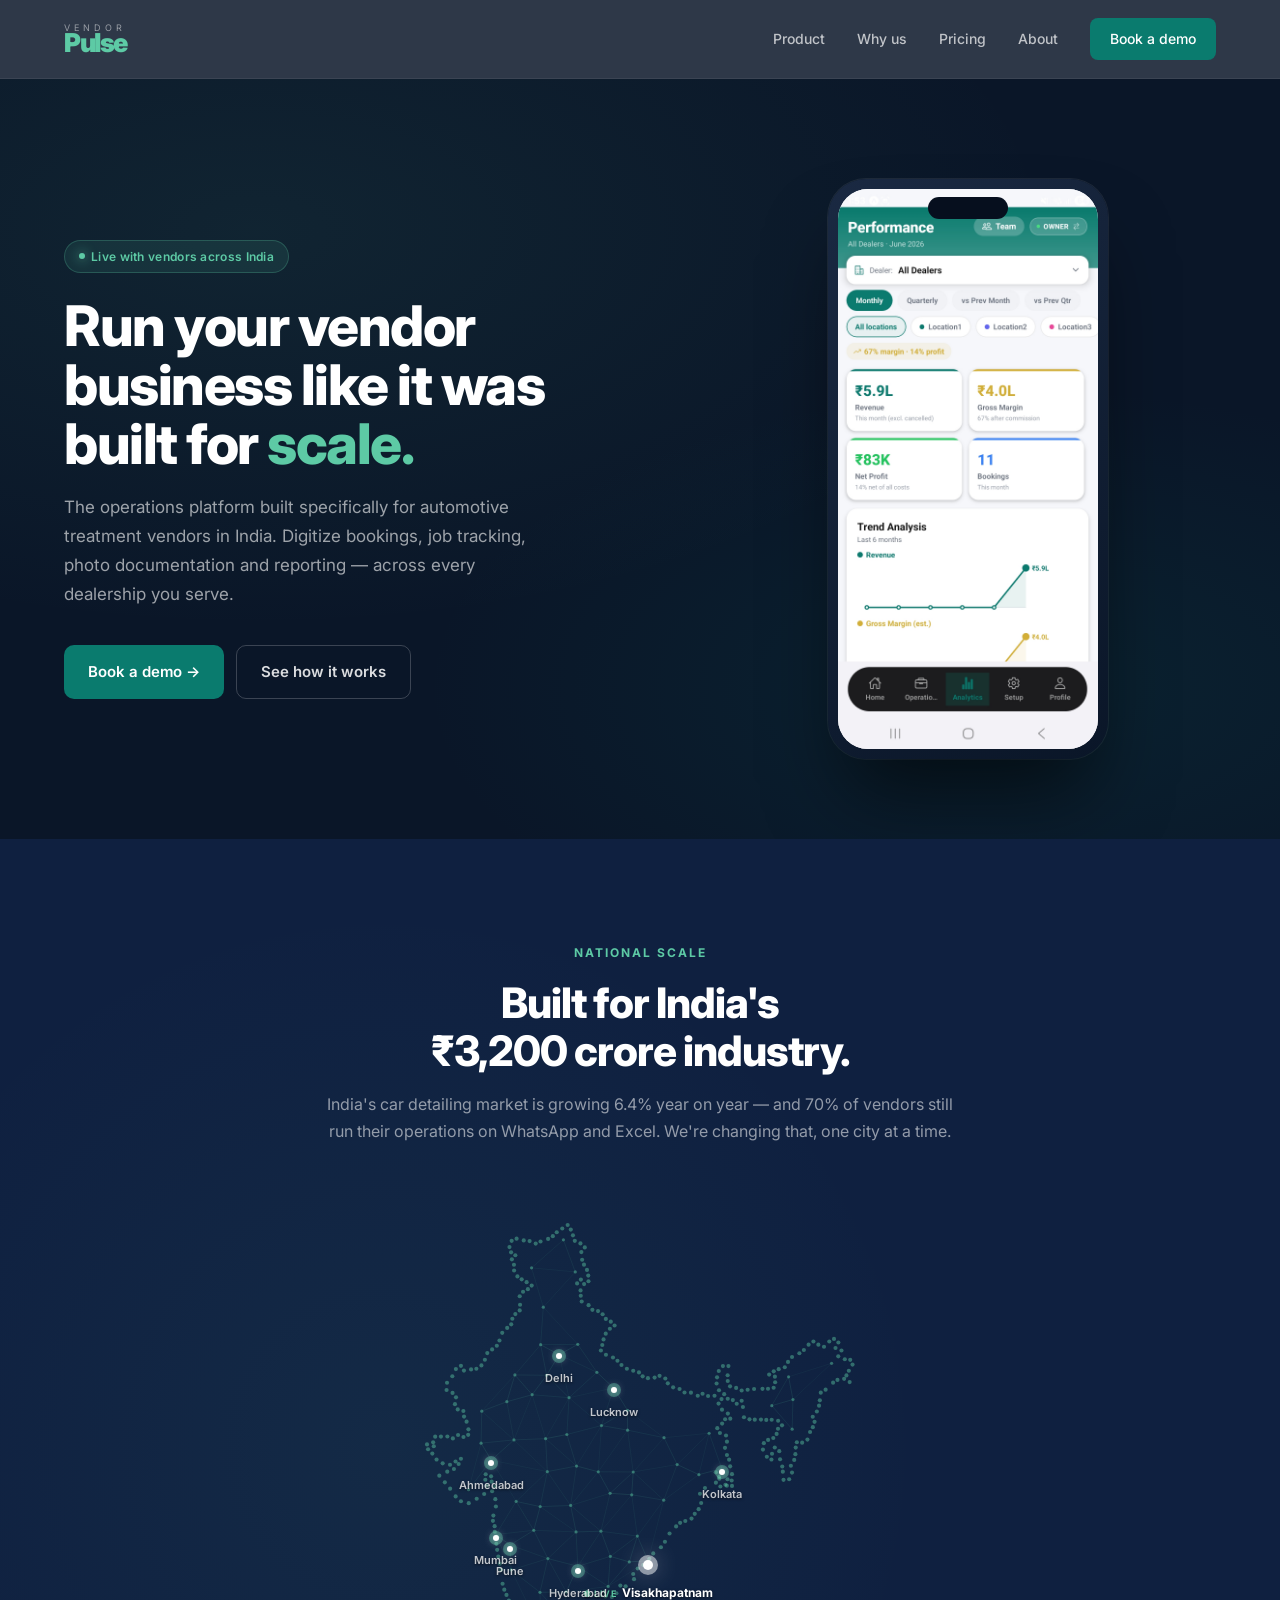
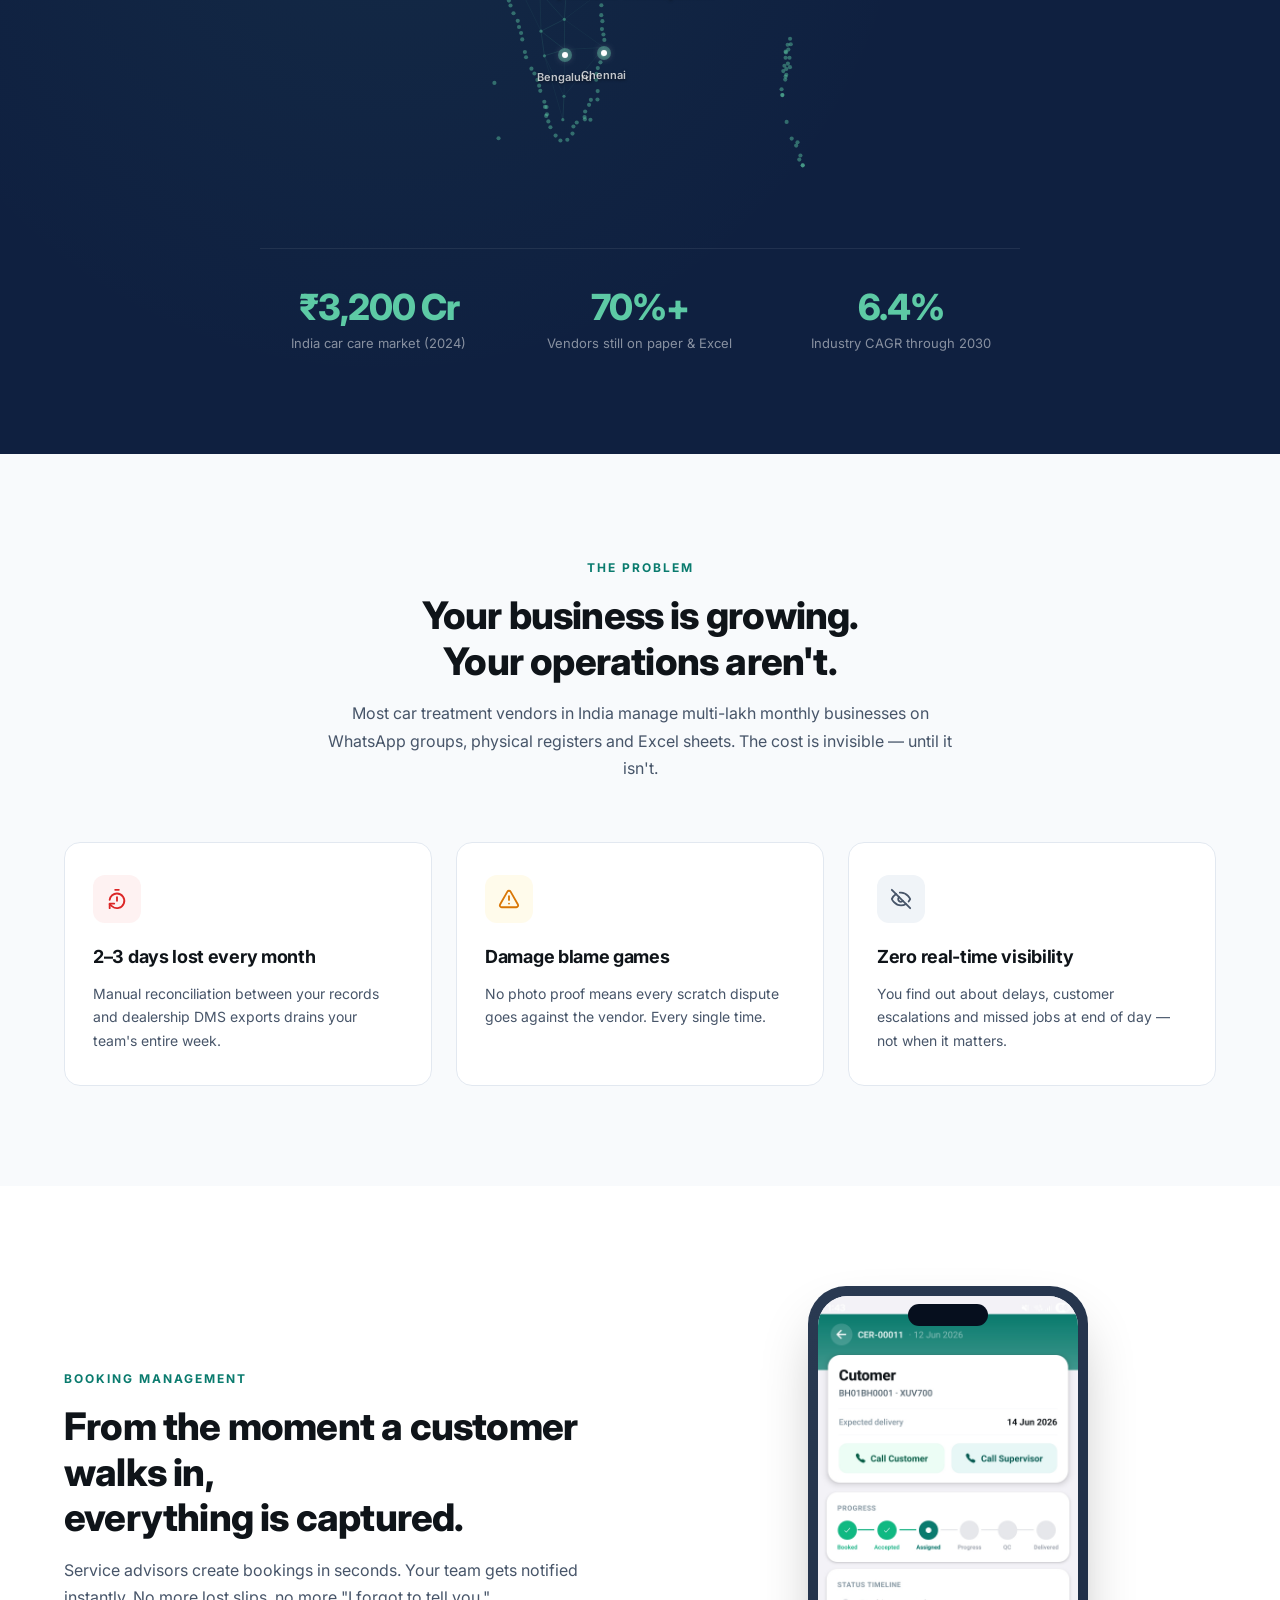
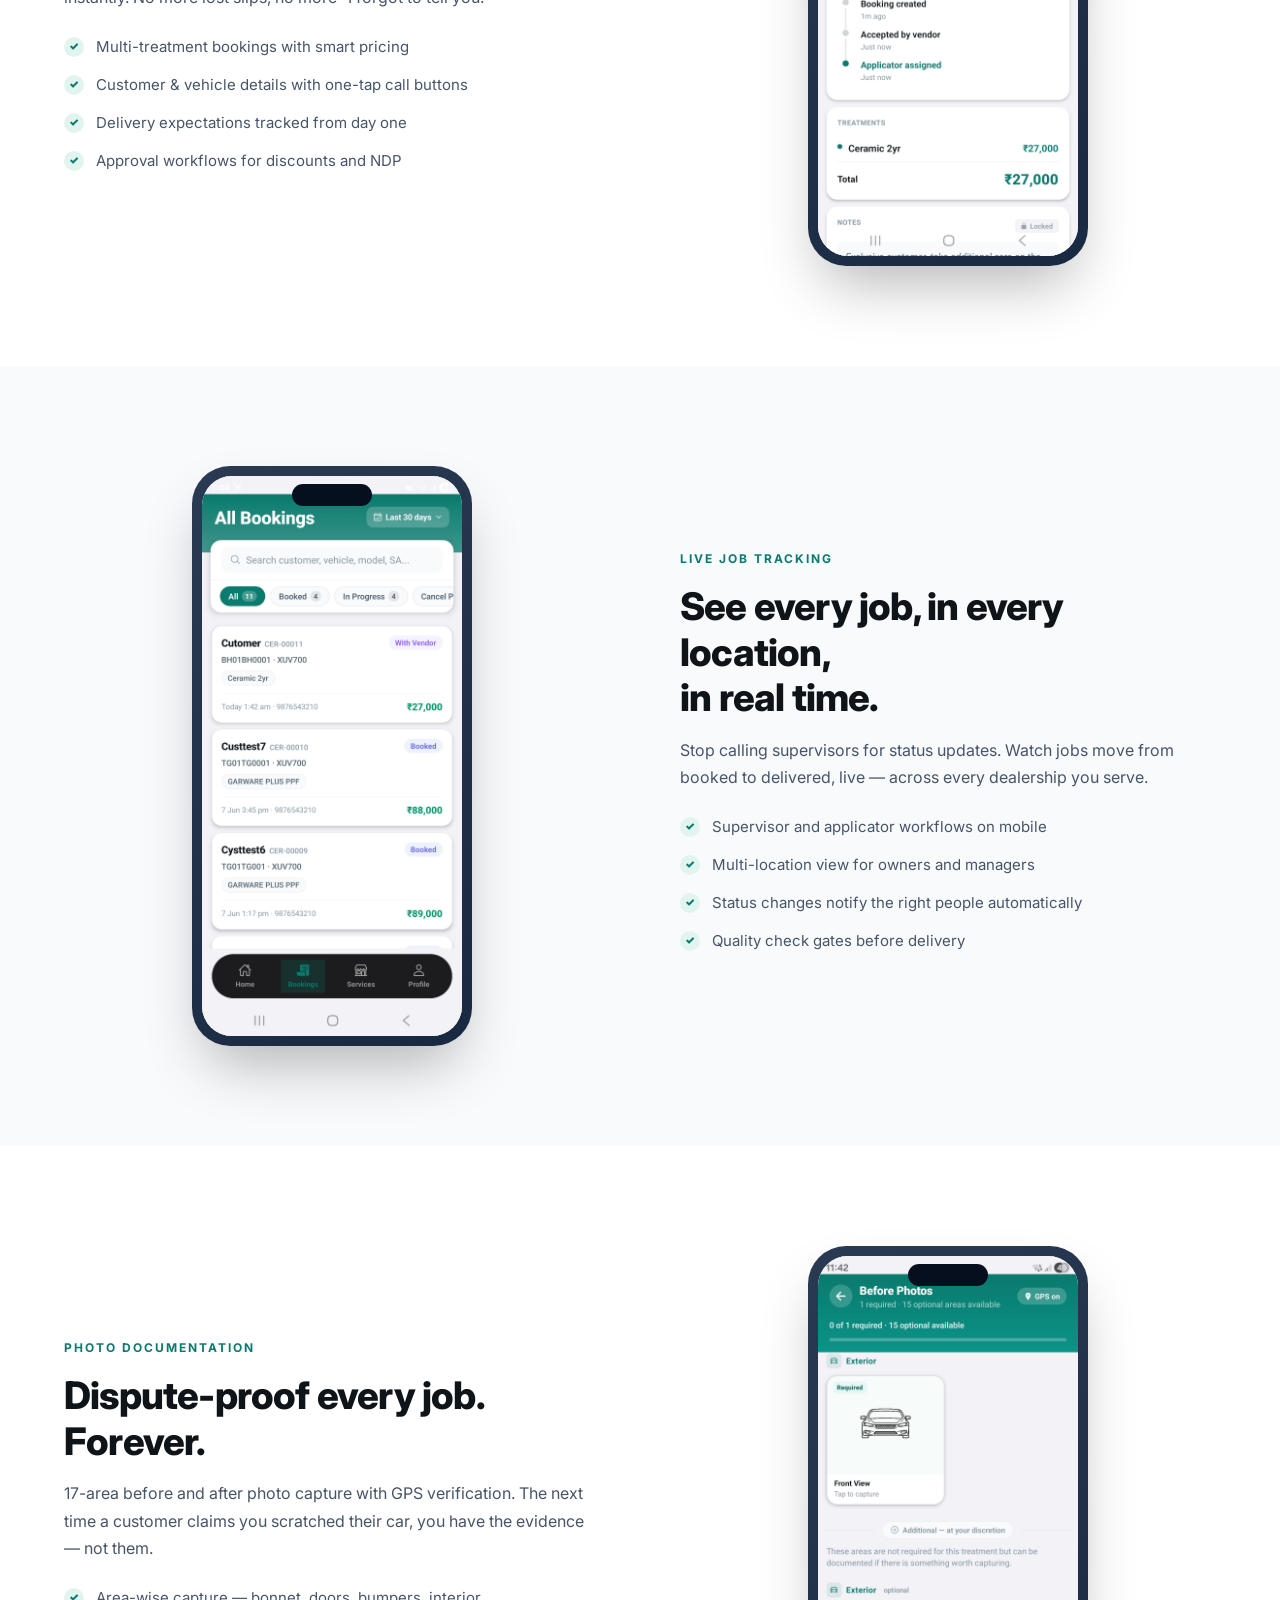
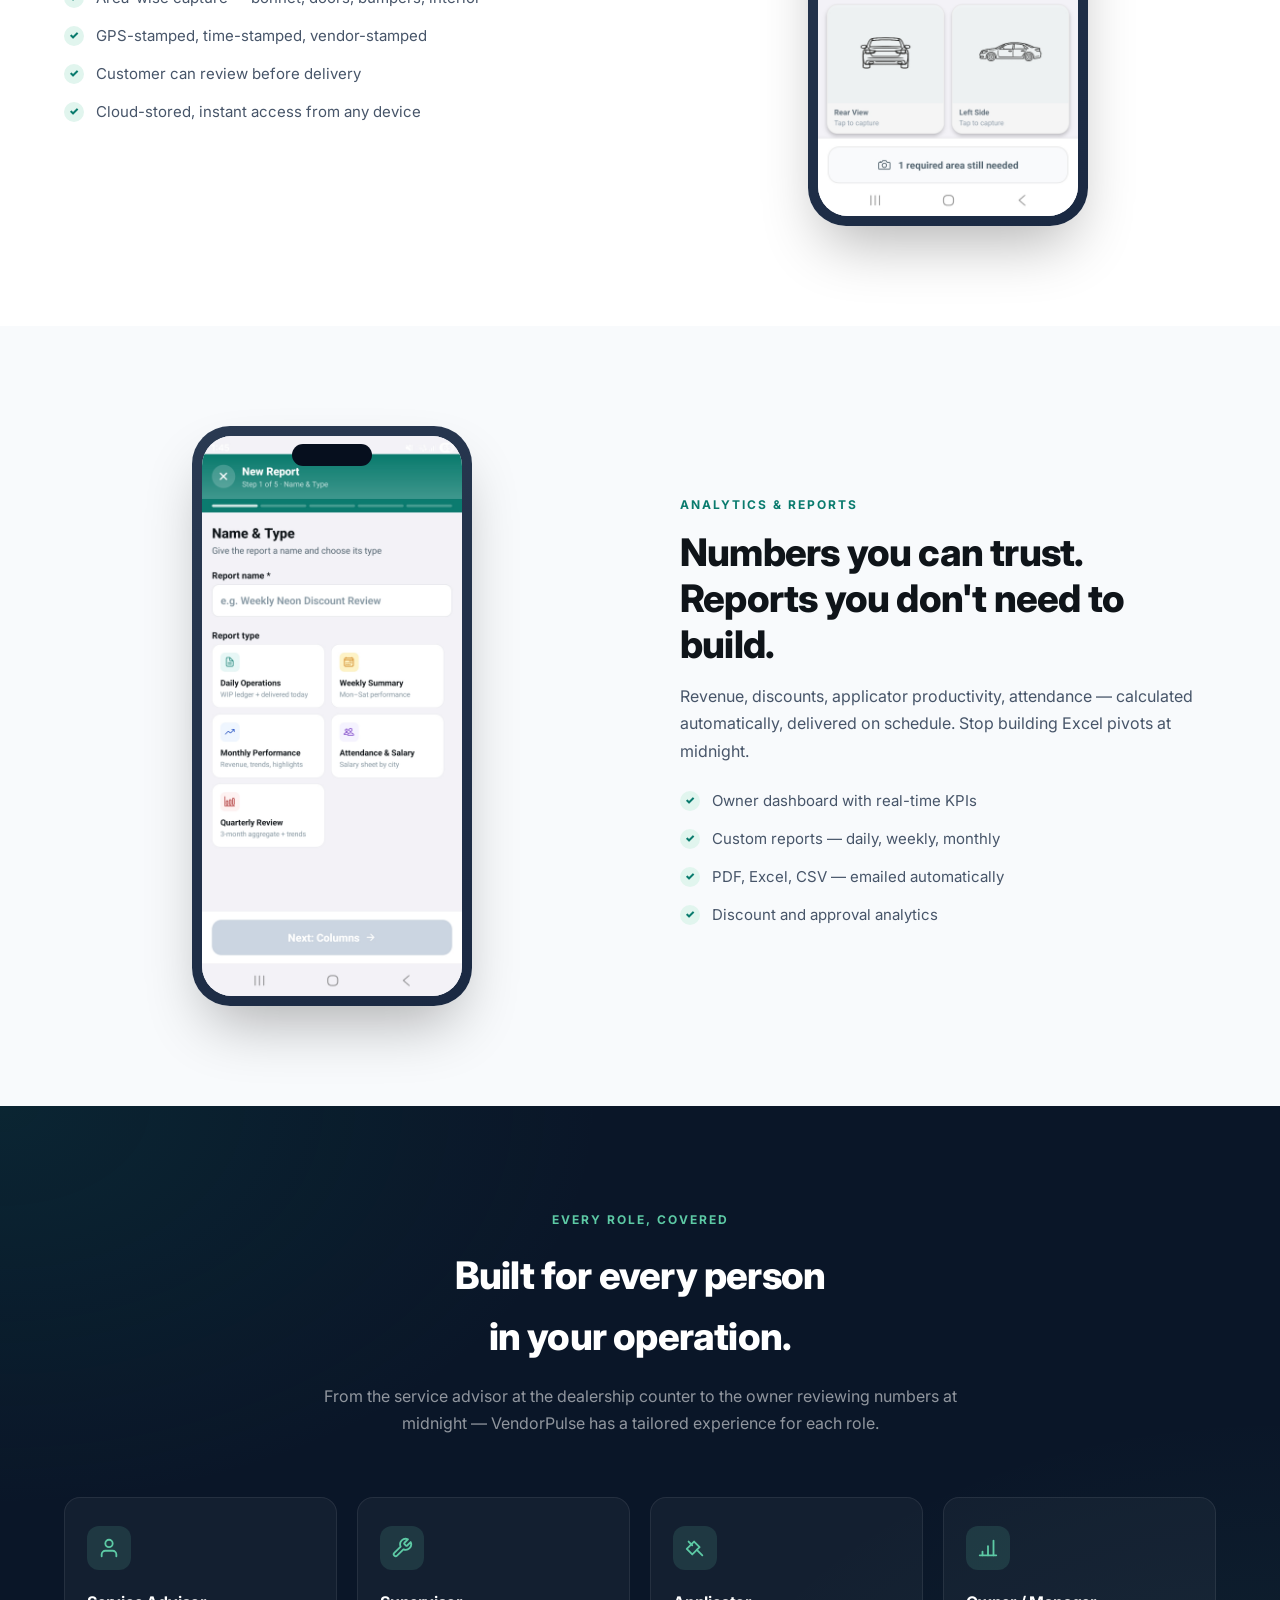
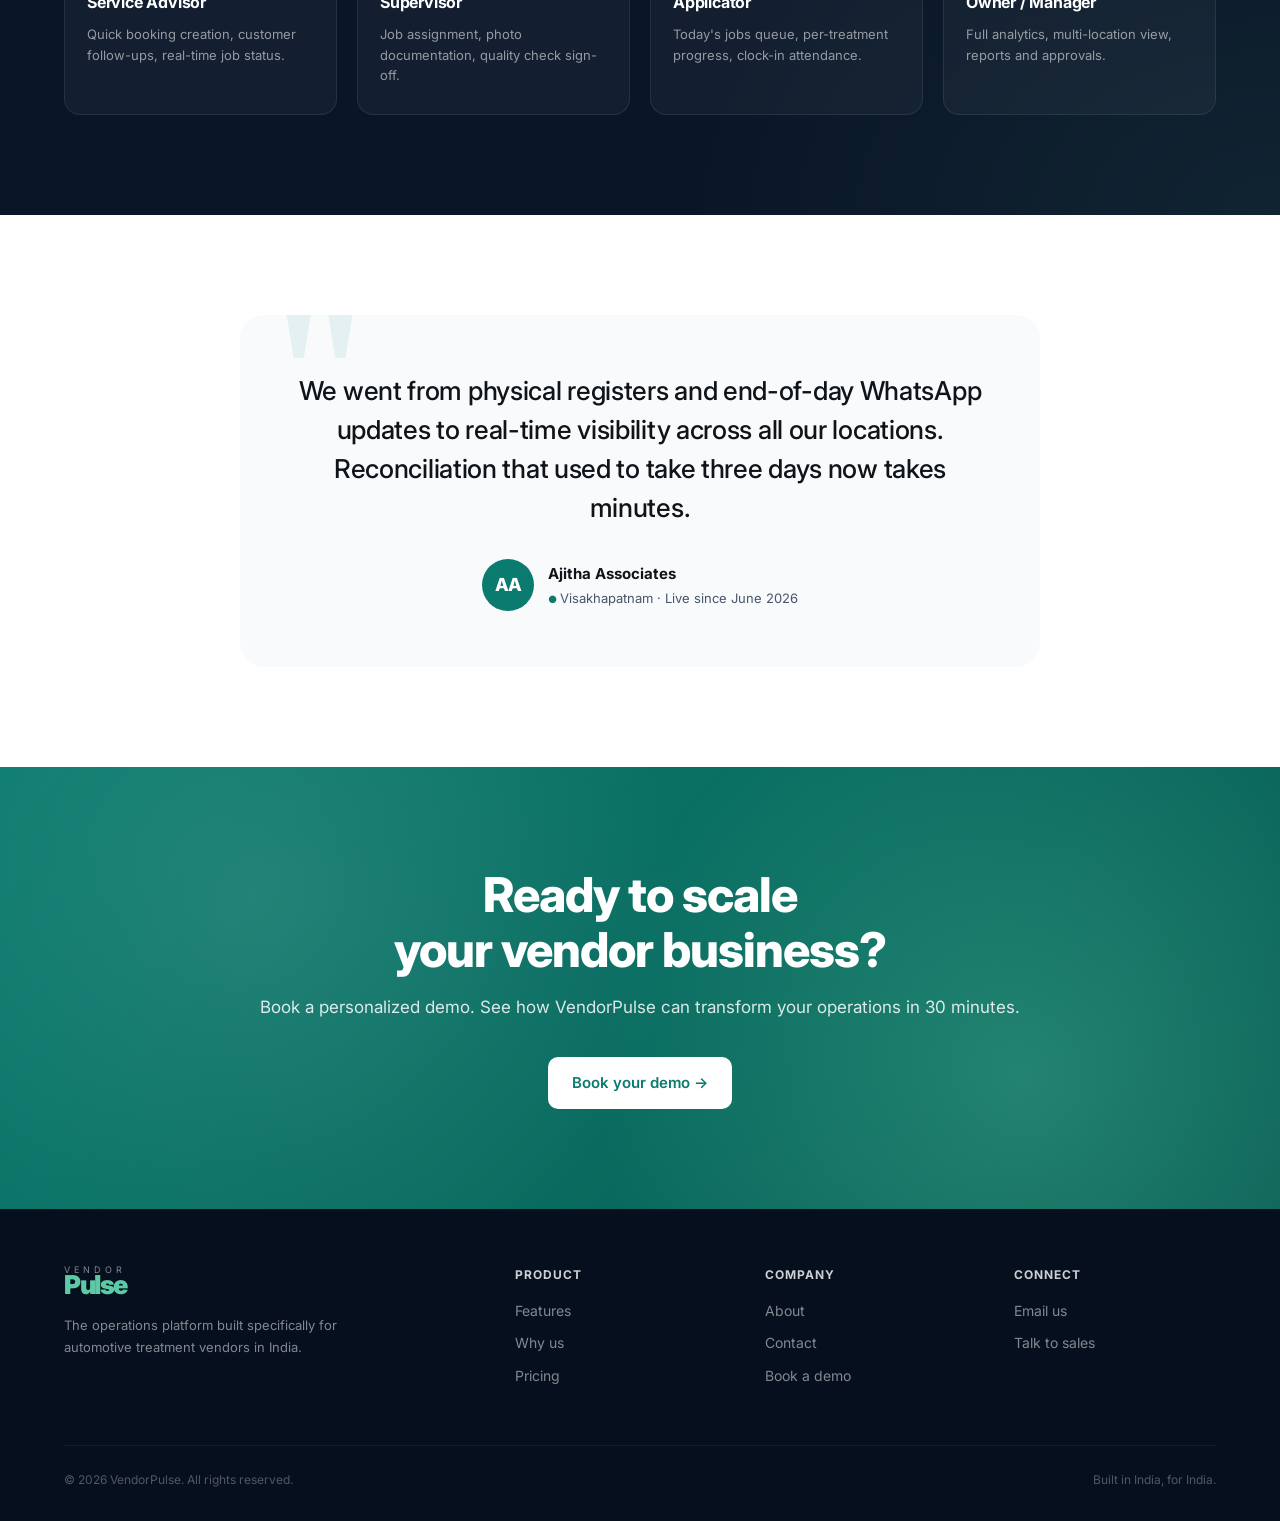
==== index.html @ d6b2278f "Initial commit: VendorPulse marketing site" ====
<!doctype html>
<html lang="en">
<head>
<meta charset="utf-8">
<meta name="viewport" content="width=device-width, initial-scale=1">
<title>VendorPulse — Operations platform for India's car treatment vendors</title>
<meta name="description" content="VendorPulse digitizes bookings, job tracking, photo documentation and analytics for automotive treatment vendors across India.">
<meta property="og:title" content="VendorPulse — Run your vendor business like it was built for scale">
<meta property="og:description" content="The operations platform built specifically for automotive treatment vendors in India.">
<meta property="og:type" content="website">
<meta property="og:url" content="https://vendorpulse.in">
<link rel="preconnect" href="https://fonts.googleapis.com">
<link rel="preconnect" href="https://fonts.gstatic.com" crossorigin>
<link href="https://fonts.googleapis.com/css2?family=Inter:wght@400;500;600;700;800;900&display=swap" rel="stylesheet">
<link rel="stylesheet" href="https://cdn.jsdelivr.net/npm/aos@2.3.4/dist/aos.css">
<link rel="stylesheet" href="assets/css/styles.css">
<link rel="icon" type="image/png" href="assets/img/favicon.png">
</head>
<body>

<nav class="nav">
  <div class="nav-inner">
    <a href="/" class="brand">
      <span class="brand-vendor">VENDOR</span>
      <span class="brand-pulse">Pulse</span>
    </a>
    <button class="nav-toggle" aria-label="Menu">☰</button>
    <div class="nav-links">
      <a href="product.html">Product</a>
      <a href="why.html">Why us</a>
      <a href="pricing.html">Pricing</a>
      <a href="about.html">About</a>
      <a href="contact.html" class="nav-cta">Book a demo</a>
    </div>
  </div>
</nav>

<section class="hero">
  <div class="container">
    <div class="hero-grid">
      <div class="hero-text" data-aos="fade-right">
        <div class="hero-badge">
          <span class="dot"></span>
          Live with vendors across India
        </div>
        <h1>Run your vendor<br>business like it was<br>built for <span class="accent">scale.</span></h1>
        <p class="hero-sub">The operations platform built specifically for automotive treatment vendors in India. Digitize bookings, job tracking, photo documentation and reporting — across every dealership you serve.</p>
        <div class="hero-cta">
          <a href="contact.html" class="btn btn-primary">Book a demo →</a>
          <a href="product.html" class="btn btn-ghost">See how it works</a>
        </div>
      </div>
      <div class="hero-visual" data-aos="fade-left" data-aos-delay="200">
        <div class="hero-phone">
          <div class="hero-phone-glow"></div>
          <div class="hero-phone-screen">
            <img src="assets/img/screenshots/owner-analytics.jpeg" alt="VendorPulse owner analytics dashboard">
          </div>
        </div>
      </div>
    </div>
  </div>
</section>

<section class="map-section">
  <div class="container">
    <div class="map-header" data-aos="fade-up">
      <span class="section-tag">National scale</span>
      <h2>Built for India's<br>₹3,200 crore industry.</h2>
      <p>India's car detailing market is growing 6.4% year on year — and 70% of vendors still run their operations on WhatsApp and Excel. We're changing that, one city at a time.</p>
    </div>

    <div class="map-wrap" data-aos="zoom-in" data-aos-delay="200">
      <svg class="india-map" viewBox="0 0 400 500" xmlns="http://www.w3.org/2000/svg" role="img" aria-label="Map of India"><line x1="172.3" y1="330.8" x2="134.2" y2="359.4" stroke="rgba(93,202,165,0.08)" stroke-width="0.6"/><line x1="260.1" y1="197.6" x2="251.2" y2="233.6" stroke="rgba(93,202,165,0.09)" stroke-width="0.6"/><line x1="197.7" y1="287.0" x2="174.2" y2="304.7" stroke="rgba(93,202,165,0.13)" stroke-width="0.6"/><line x1="88.0" y1="316.5" x2="119.9" y2="306.6" stroke="rgba(93,202,165,0.11)" stroke-width="0.6"/><line x1="172.3" y1="330.8" x2="145.9" y2="313.3" stroke="rgba(93,202,165,0.12)" stroke-width="0.6"/><line x1="134.2" y1="359.4" x2="134.5" y2="385.7" stroke="rgba(93,202,165,0.15)" stroke-width="0.6"/><line x1="162.5" y1="144.6" x2="177.1" y2="158.2" stroke="rgba(93,202,165,0.18)" stroke-width="0.6"/><line x1="50.9" y1="246.7" x2="70.7" y2="221.0" stroke="rgba(93,202,165,0.12)" stroke-width="0.6"/><line x1="138.3" y1="166.7" x2="166.5" y2="190.9" stroke="rgba(93,202,165,0.09)" stroke-width="0.6"/><line x1="107.6" y1="282.0" x2="144.4" y2="283.4" stroke="rgba(93,202,165,0.10)" stroke-width="0.6"/><line x1="329.2" y1="148.5" x2="333.0" y2="168.3" stroke="rgba(93,202,165,0.18)" stroke-width="0.6"/><line x1="174.0" y1="249.8" x2="166.0" y2="282.8" stroke="rgba(93,202,165,0.11)" stroke-width="0.6"/><line x1="119.4" y1="231.0" x2="92.3" y2="256.9" stroke="rgba(93,202,165,0.09)" stroke-width="0.6"/><line x1="91.2" y1="146.9" x2="62.4" y2="178.4" stroke="rgba(93,202,165,0.08)" stroke-width="0.6"/><line x1="144.4" y1="283.4" x2="166.0" y2="282.8" stroke="rgba(93,202,165,0.17)" stroke-width="0.6"/><line x1="251.2" y1="233.6" x2="220.6" y2="255.8" stroke="rgba(93,202,165,0.09)" stroke-width="0.6"/><line x1="61.8" y1="206.2" x2="90.4" y2="203.4" stroke="rgba(93,202,165,0.14)" stroke-width="0.6"/><line x1="194.1" y1="231.3" x2="220.6" y2="255.8" stroke="rgba(93,202,165,0.10)" stroke-width="0.6"/><line x1="189.2" y1="177.7" x2="189.2" y2="194.9" stroke="rgba(93,202,165,0.19)" stroke-width="0.6"/><line x1="174.2" y1="304.7" x2="172.3" y2="330.8" stroke="rgba(93,202,165,0.15)" stroke-width="0.6"/><line x1="166.5" y1="190.9" x2="144.8" y2="226.1" stroke="rgba(93,202,165,0.08)" stroke-width="0.6"/><line x1="329.2" y1="148.5" x2="366.6" y2="136.8" stroke="rgba(93,202,165,0.08)" stroke-width="0.6"/><line x1="251.2" y1="233.6" x2="271.2" y2="228.4" stroke="rgba(93,202,165,0.18)" stroke-width="0.6"/><line x1="116.9" y1="391.1" x2="132.9" y2="446.7" stroke="rgba(93,202,165,0.08)" stroke-width="0.6"/><line x1="119.4" y1="231.0" x2="139.7" y2="260.4" stroke="rgba(93,202,165,0.10)" stroke-width="0.6"/><line x1="106.2" y1="164.1" x2="90.4" y2="203.4" stroke="rgba(93,202,165,0.08)" stroke-width="0.6"/><line x1="91.2" y1="146.9" x2="106.2" y2="164.1" stroke="rgba(93,202,165,0.17)" stroke-width="0.6"/><line x1="166.0" y1="282.8" x2="197.7" y2="287.0" stroke="rgba(93,202,165,0.12)" stroke-width="0.6"/><line x1="119.4" y1="231.0" x2="70.7" y2="221.0" stroke="rgba(93,202,165,0.08)" stroke-width="0.6"/><line x1="166.0" y1="282.8" x2="145.9" y2="313.3" stroke="rgba(93,202,165,0.10)" stroke-width="0.6"/><line x1="192.8" y1="251.1" x2="220.6" y2="255.8" stroke="rgba(93,202,165,0.14)" stroke-width="0.6"/><line x1="163.7" y1="231.1" x2="139.7" y2="260.4" stroke="rgba(93,202,165,0.09)" stroke-width="0.6"/><line x1="113.0" y1="335.9" x2="135.9" y2="335.6" stroke="rgba(93,202,165,0.17)" stroke-width="0.6"/><line x1="189.2" y1="194.9" x2="163.7" y2="231.1" stroke="rgba(93,202,165,0.08)" stroke-width="0.6"/><line x1="107.6" y1="282.0" x2="119.9" y2="306.6" stroke="rgba(93,202,165,0.14)" stroke-width="0.6"/><line x1="174.2" y1="304.7" x2="145.9" y2="313.3" stroke="rgba(93,202,165,0.13)" stroke-width="0.6"/><line x1="189.2" y1="177.7" x2="177.1" y2="158.2" stroke="rgba(93,202,165,0.17)" stroke-width="0.6"/><line x1="139.7" y1="260.4" x2="144.4" y2="283.4" stroke="rgba(93,202,165,0.16)" stroke-width="0.6"/><line x1="314.6" y1="173.6" x2="333.0" y2="168.3" stroke="rgba(93,202,165,0.18)" stroke-width="0.6"/><line x1="118.8" y1="147.2" x2="138.3" y2="166.7" stroke="rgba(93,202,165,0.14)" stroke-width="0.6"/><line x1="220.9" y1="201.5" x2="194.1" y2="231.3" stroke="rgba(93,202,165,0.08)" stroke-width="0.6"/><line x1="190.7" y1="309.5" x2="172.3" y2="330.8" stroke="rgba(93,202,165,0.14)" stroke-width="0.6"/><line x1="314.6" y1="173.6" x2="332.3" y2="194.1" stroke="rgba(93,202,165,0.14)" stroke-width="0.6"/><line x1="119.9" y1="306.6" x2="87.1" y2="294.8" stroke="rgba(93,202,165,0.11)" stroke-width="0.6"/><line x1="88.0" y1="316.5" x2="113.9" y2="369.7" stroke="rgba(93,202,165,0.08)" stroke-width="0.6"/><line x1="84.2" y1="170.2" x2="106.2" y2="164.1" stroke="rgba(93,202,165,0.17)" stroke-width="0.6"/><line x1="166.5" y1="190.9" x2="189.2" y2="194.9" stroke="rgba(93,202,165,0.16)" stroke-width="0.6"/><line x1="133.4" y1="29.4" x2="143.7" y2="57.3" stroke="rgba(93,202,165,0.13)" stroke-width="0.6"/><line x1="113.0" y1="335.9" x2="113.9" y2="369.7" stroke="rgba(93,202,165,0.11)" stroke-width="0.6"/><line x1="135.9" y1="335.6" x2="172.3" y2="330.8" stroke="rgba(93,202,165,0.10)" stroke-width="0.6"/><line x1="105.7" y1="53.8" x2="115.9" y2="88.0" stroke="rgba(93,202,165,0.10)" stroke-width="0.6"/><line x1="106.2" y1="164.1" x2="138.3" y2="166.7" stroke="rgba(93,202,165,0.12)" stroke-width="0.6"/><line x1="90.4" y1="203.4" x2="119.4" y2="231.0" stroke="rgba(93,202,165,0.08)" stroke-width="0.6"/><line x1="133.9" y1="426.3" x2="134.5" y2="385.7" stroke="rgba(93,202,165,0.08)" stroke-width="0.6"/><line x1="260.1" y1="197.6" x2="232.3" y2="224.8" stroke="rgba(93,202,165,0.09)" stroke-width="0.6"/><line x1="113.9" y1="369.7" x2="134.2" y2="359.4" stroke="rgba(93,202,165,0.17)" stroke-width="0.6"/><line x1="90.4" y1="203.4" x2="70.7" y2="221.0" stroke="rgba(93,202,165,0.15)" stroke-width="0.6"/><line x1="174.2" y1="304.7" x2="190.7" y2="309.5" stroke="rgba(93,202,165,0.19)" stroke-width="0.6"/><line x1="117.9" y1="202.3" x2="144.8" y2="226.1" stroke="rgba(93,202,165,0.10)" stroke-width="0.6"/><line x1="192.8" y1="251.1" x2="197.7" y2="287.0" stroke="rgba(93,202,165,0.10)" stroke-width="0.6"/><line x1="138.3" y1="166.7" x2="136.4" y2="198.7" stroke="rgba(93,202,165,0.12)" stroke-width="0.6"/><line x1="189.2" y1="194.9" x2="220.9" y2="201.5" stroke="rgba(93,202,165,0.12)" stroke-width="0.6"/><line x1="329.2" y1="148.5" x2="314.6" y2="173.6" stroke="rgba(93,202,165,0.13)" stroke-width="0.6"/><line x1="135.9" y1="335.6" x2="134.2" y2="359.4" stroke="rgba(93,202,165,0.16)" stroke-width="0.6"/><line x1="135.9" y1="335.6" x2="145.9" y2="313.3" stroke="rgba(93,202,165,0.16)" stroke-width="0.6"/><line x1="90.4" y1="203.4" x2="117.9" y2="202.3" stroke="rgba(93,202,165,0.14)" stroke-width="0.6"/><line x1="366.6" y1="136.8" x2="333.0" y2="168.3" stroke="rgba(93,202,165,0.08)" stroke-width="0.6"/><line x1="119.9" y1="306.6" x2="113.0" y2="335.9" stroke="rgba(93,202,165,0.13)" stroke-width="0.6"/><line x1="220.9" y1="201.5" x2="260.1" y2="197.6" stroke="rgba(93,202,165,0.08)" stroke-width="0.6"/><line x1="92.3" y1="256.9" x2="74.7" y2="285.7" stroke="rgba(93,202,165,0.11)" stroke-width="0.6"/><line x1="194.1" y1="231.3" x2="192.8" y2="251.1" stroke="rgba(93,202,165,0.18)" stroke-width="0.6"/><line x1="166.5" y1="190.9" x2="177.1" y2="158.2" stroke="rgba(93,202,165,0.11)" stroke-width="0.6"/><line x1="115.9" y1="88.0" x2="145.9" y2="120.3" stroke="rgba(93,202,165,0.08)" stroke-width="0.6"/><line x1="162.5" y1="144.6" x2="129.7" y2="129.3" stroke="rgba(93,202,165,0.10)" stroke-width="0.6"/><line x1="117.9" y1="202.3" x2="136.4" y2="198.7" stroke="rgba(93,202,165,0.19)" stroke-width="0.6"/><line x1="172.3" y1="330.8" x2="207.0" y2="308.4" stroke="rgba(93,202,165,0.08)" stroke-width="0.6"/><line x1="232.3" y1="224.8" x2="220.6" y2="255.8" stroke="rgba(93,202,165,0.11)" stroke-width="0.6"/><line x1="116.9" y1="391.1" x2="133.9" y2="426.3" stroke="rgba(93,202,165,0.08)" stroke-width="0.6"/><line x1="62.4" y1="178.4" x2="61.8" y2="206.2" stroke="rgba(93,202,165,0.14)" stroke-width="0.6"/><line x1="119.4" y1="231.0" x2="113.2" y2="261.4" stroke="rgba(93,202,165,0.12)" stroke-width="0.6"/><line x1="194.1" y1="231.3" x2="232.3" y2="224.8" stroke="rgba(93,202,165,0.09)" stroke-width="0.6"/><line x1="190.7" y1="309.5" x2="207.0" y2="308.4" stroke="rgba(93,202,165,0.20)" stroke-width="0.6"/><line x1="113.6" y1="120.6" x2="91.2" y2="146.9" stroke="rgba(93,202,165,0.11)" stroke-width="0.6"/><line x1="136.4" y1="198.7" x2="166.5" y2="190.9" stroke="rgba(93,202,165,0.12)" stroke-width="0.6"/><line x1="84.2" y1="170.2" x2="90.4" y2="203.4" stroke="rgba(93,202,165,0.11)" stroke-width="0.6"/><line x1="232.3" y1="224.8" x2="251.2" y2="233.6" stroke="rgba(93,202,165,0.18)" stroke-width="0.6"/><line x1="119.4" y1="231.0" x2="144.8" y2="226.1" stroke="rgba(93,202,165,0.15)" stroke-width="0.6"/><line x1="133.9" y1="426.3" x2="132.9" y2="446.7" stroke="rgba(93,202,165,0.18)" stroke-width="0.6"/><line x1="144.8" y1="226.1" x2="139.7" y2="260.4" stroke="rgba(93,202,165,0.11)" stroke-width="0.6"/><line x1="119.9" y1="306.6" x2="145.9" y2="313.3" stroke="rgba(93,202,165,0.15)" stroke-width="0.6"/><line x1="138.3" y1="166.7" x2="177.1" y2="158.2" stroke="rgba(93,202,165,0.08)" stroke-width="0.6"/><line x1="113.9" y1="369.7" x2="134.5" y2="385.7" stroke="rgba(93,202,165,0.15)" stroke-width="0.6"/><line x1="113.2" y1="261.4" x2="144.4" y2="283.4" stroke="rgba(93,202,165,0.09)" stroke-width="0.6"/><line x1="163.7" y1="231.1" x2="174.0" y2="249.8" stroke="rgba(93,202,165,0.17)" stroke-width="0.6"/><line x1="189.2" y1="194.9" x2="194.1" y2="231.3" stroke="rgba(93,202,165,0.10)" stroke-width="0.6"/><line x1="88.0" y1="316.5" x2="87.1" y2="294.8" stroke="rgba(93,202,165,0.17)" stroke-width="0.6"/><line x1="105.7" y1="53.8" x2="143.7" y2="57.3" stroke="rgba(93,202,165,0.09)" stroke-width="0.6"/><line x1="144.8" y1="226.1" x2="163.7" y2="231.1" stroke="rgba(93,202,165,0.18)" stroke-width="0.6"/><line x1="139.7" y1="260.4" x2="166.0" y2="282.8" stroke="rgba(93,202,165,0.11)" stroke-width="0.6"/><line x1="116.9" y1="391.1" x2="134.5" y2="385.7" stroke="rgba(93,202,165,0.19)" stroke-width="0.6"/><line x1="92.3" y1="256.9" x2="70.7" y2="221.0" stroke="rgba(93,202,165,0.08)" stroke-width="0.6"/><line x1="189.2" y1="177.7" x2="166.5" y2="190.9" stroke="rgba(93,202,165,0.15)" stroke-width="0.6"/><line x1="113.6" y1="120.6" x2="129.7" y2="129.3" stroke="rgba(93,202,165,0.19)" stroke-width="0.6"/><line x1="197.7" y1="287.0" x2="190.7" y2="309.5" stroke="rgba(93,202,165,0.16)" stroke-width="0.6"/><line x1="163.7" y1="231.1" x2="194.1" y2="231.3" stroke="rgba(93,202,165,0.13)" stroke-width="0.6"/><line x1="134.2" y1="359.4" x2="168.5" y2="383.9" stroke="rgba(93,202,165,0.08)" stroke-width="0.6"/><line x1="192.8" y1="251.1" x2="166.0" y2="282.8" stroke="rgba(93,202,165,0.08)" stroke-width="0.6"/><line x1="197.7" y1="287.0" x2="207.0" y2="308.4" stroke="rgba(93,202,165,0.16)" stroke-width="0.6"/><line x1="220.6" y1="255.8" x2="197.7" y2="287.0" stroke="rgba(93,202,165,0.09)" stroke-width="0.6"/><line x1="260.1" y1="197.6" x2="271.2" y2="228.4" stroke="rgba(93,202,165,0.12)" stroke-width="0.6"/><line x1="143.7" y1="57.3" x2="115.9" y2="88.0" stroke="rgba(93,202,165,0.08)" stroke-width="0.6"/><line x1="61.8" y1="206.2" x2="70.7" y2="221.0" stroke="rgba(93,202,165,0.19)" stroke-width="0.6"/><line x1="133.9" y1="426.3" x2="168.5" y2="383.9" stroke="rgba(93,202,165,0.08)" stroke-width="0.6"/><line x1="194.1" y1="231.3" x2="174.0" y2="249.8" stroke="rgba(93,202,165,0.14)" stroke-width="0.6"/><line x1="91.2" y1="146.9" x2="84.2" y2="170.2" stroke="rgba(93,202,165,0.16)" stroke-width="0.6"/><line x1="189.2" y1="177.7" x2="220.9" y2="201.5" stroke="rgba(93,202,165,0.08)" stroke-width="0.6"/><line x1="134.5" y1="385.7" x2="168.5" y2="383.9" stroke="rgba(93,202,165,0.11)" stroke-width="0.6"/><line x1="115.9" y1="88.0" x2="113.6" y2="120.6" stroke="rgba(93,202,165,0.12)" stroke-width="0.6"/><line x1="113.9" y1="369.7" x2="116.9" y2="391.1" stroke="rgba(93,202,165,0.17)" stroke-width="0.6"/><line x1="145.9" y1="120.3" x2="129.7" y2="129.3" stroke="rgba(93,202,165,0.19)" stroke-width="0.6"/><line x1="113.2" y1="261.4" x2="139.7" y2="260.4" stroke="rgba(93,202,165,0.15)" stroke-width="0.6"/><line x1="88.0" y1="316.5" x2="113.0" y2="335.9" stroke="rgba(93,202,165,0.12)" stroke-width="0.6"/><line x1="136.4" y1="198.7" x2="144.8" y2="226.1" stroke="rgba(93,202,165,0.14)" stroke-width="0.6"/><line x1="144.4" y1="283.4" x2="145.9" y2="313.3" stroke="rgba(93,202,165,0.13)" stroke-width="0.6"/><line x1="88.0" y1="316.5" x2="74.7" y2="285.7" stroke="rgba(93,202,165,0.11)" stroke-width="0.6"/><line x1="166.5" y1="190.9" x2="163.7" y2="231.1" stroke="rgba(93,202,165,0.08)" stroke-width="0.6"/><line x1="92.3" y1="256.9" x2="107.6" y2="282.0" stroke="rgba(93,202,165,0.13)" stroke-width="0.6"/><line x1="118.8" y1="147.2" x2="129.7" y2="129.3" stroke="rgba(93,202,165,0.18)" stroke-width="0.6"/><line x1="139.7" y1="260.4" x2="174.0" y2="249.8" stroke="rgba(93,202,165,0.10)" stroke-width="0.6"/><line x1="119.9" y1="306.6" x2="135.9" y2="335.6" stroke="rgba(93,202,165,0.11)" stroke-width="0.6"/><line x1="107.6" y1="282.0" x2="87.1" y2="294.8" stroke="rgba(93,202,165,0.16)" stroke-width="0.6"/><line x1="106.2" y1="164.1" x2="117.9" y2="202.3" stroke="rgba(93,202,165,0.08)" stroke-width="0.6"/><line x1="118.8" y1="147.2" x2="106.2" y2="164.1" stroke="rgba(93,202,165,0.17)" stroke-width="0.6"/><line x1="144.4" y1="283.4" x2="119.9" y2="306.6" stroke="rgba(93,202,165,0.11)" stroke-width="0.6"/><line x1="113.6" y1="120.6" x2="145.9" y2="120.3" stroke="rgba(93,202,165,0.12)" stroke-width="0.6"/><line x1="133.4" y1="29.4" x2="105.7" y2="53.8" stroke="rgba(93,202,165,0.10)" stroke-width="0.6"/><line x1="162.5" y1="144.6" x2="138.3" y2="166.7" stroke="rgba(93,202,165,0.12)" stroke-width="0.6"/><line x1="333.0" y1="168.3" x2="332.3" y2="194.1" stroke="rgba(93,202,165,0.15)" stroke-width="0.6"/><line x1="74.7" y1="285.7" x2="87.1" y2="294.8" stroke="rgba(93,202,165,0.20)" stroke-width="0.6"/><line x1="62.4" y1="178.4" x2="90.4" y2="203.4" stroke="rgba(93,202,165,0.09)" stroke-width="0.6"/><line x1="174.0" y1="249.8" x2="192.8" y2="251.1" stroke="rgba(93,202,165,0.19)" stroke-width="0.6"/><line x1="220.6" y1="255.8" x2="207.0" y2="308.4" stroke="rgba(93,202,165,0.08)" stroke-width="0.6"/><line x1="91.2" y1="146.9" x2="118.8" y2="147.2" stroke="rgba(93,202,165,0.14)" stroke-width="0.6"/><line x1="220.9" y1="201.5" x2="232.3" y2="224.8" stroke="rgba(93,202,165,0.15)" stroke-width="0.6"/><line x1="166.0" y1="282.8" x2="174.2" y2="304.7" stroke="rgba(93,202,165,0.16)" stroke-width="0.6"/><line x1="113.6" y1="120.6" x2="118.8" y2="147.2" stroke="rgba(93,202,165,0.14)" stroke-width="0.6"/><line x1="113.2" y1="261.4" x2="107.6" y2="282.0" stroke="rgba(93,202,165,0.17)" stroke-width="0.6"/><line x1="61.8" y1="206.2" x2="50.9" y2="246.7" stroke="rgba(93,202,165,0.08)" stroke-width="0.6"/><line x1="145.9" y1="120.3" x2="162.5" y2="144.6" stroke="rgba(93,202,165,0.13)" stroke-width="0.6"/><line x1="117.9" y1="202.3" x2="119.4" y2="231.0" stroke="rgba(93,202,165,0.14)" stroke-width="0.6"/><line x1="138.3" y1="166.7" x2="117.9" y2="202.3" stroke="rgba(93,202,165,0.08)" stroke-width="0.6"/><line x1="113.0" y1="335.9" x2="134.2" y2="359.4" stroke="rgba(93,202,165,0.12)" stroke-width="0.6"/><line x1="92.3" y1="256.9" x2="113.2" y2="261.4" stroke="rgba(93,202,165,0.17)" stroke-width="0.6"/><line x1="62.4" y1="178.4" x2="84.2" y2="170.2" stroke="rgba(93,202,165,0.16)" stroke-width="0.6"/><line x1="107.6" y1="282.0" x2="74.7" y2="285.7" stroke="rgba(93,202,165,0.11)" stroke-width="0.6"/><line x1="138.3" y1="166.7" x2="129.7" y2="129.3" stroke="rgba(93,202,165,0.09)" stroke-width="0.6"/><circle cx="133.4" cy="29.4" r="1.4" fill="rgba(93,202,165,0.6)"/><circle cx="105.7" cy="53.8" r="1.4" fill="rgba(93,202,165,0.6)"/><circle cx="143.7" cy="57.3" r="1.4" fill="rgba(93,202,165,0.6)"/><circle cx="115.9" cy="88.0" r="1.4" fill="rgba(93,202,165,0.6)"/><circle cx="113.6" cy="120.6" r="1.4" fill="rgba(93,202,165,0.6)"/><circle cx="145.9" cy="120.3" r="1.4" fill="rgba(93,202,165,0.6)"/><circle cx="91.2" cy="146.9" r="1.4" fill="rgba(93,202,165,0.6)"/><circle cx="118.8" cy="147.2" r="1.4" fill="rgba(93,202,165,0.6)"/><circle cx="162.5" cy="144.6" r="1.4" fill="rgba(93,202,165,0.6)"/><circle cx="329.2" cy="148.5" r="1.4" fill="rgba(93,202,165,0.6)"/><circle cx="366.6" cy="136.8" r="1.4" fill="rgba(93,202,165,0.6)"/><circle cx="62.4" cy="178.4" r="1.4" fill="rgba(93,202,165,0.6)"/><circle cx="84.2" cy="170.2" r="1.4" fill="rgba(93,202,165,0.6)"/><circle cx="106.2" cy="164.1" r="1.4" fill="rgba(93,202,165,0.6)"/><circle cx="138.3" cy="166.7" r="1.4" fill="rgba(93,202,165,0.6)"/><circle cx="189.2" cy="177.7" r="1.4" fill="rgba(93,202,165,0.6)"/><circle cx="314.6" cy="173.6" r="1.4" fill="rgba(93,202,165,0.6)"/><circle cx="333.0" cy="168.3" r="1.4" fill="rgba(93,202,165,0.6)"/><circle cx="61.8" cy="206.2" r="1.4" fill="rgba(93,202,165,0.6)"/><circle cx="90.4" cy="203.4" r="1.4" fill="rgba(93,202,165,0.6)"/><circle cx="117.9" cy="202.3" r="1.4" fill="rgba(93,202,165,0.6)"/><circle cx="136.4" cy="198.7" r="1.4" fill="rgba(93,202,165,0.6)"/><circle cx="166.5" cy="190.9" r="1.4" fill="rgba(93,202,165,0.6)"/><circle cx="189.2" cy="194.9" r="1.4" fill="rgba(93,202,165,0.6)"/><circle cx="220.9" cy="201.5" r="1.4" fill="rgba(93,202,165,0.6)"/><circle cx="260.1" cy="197.6" r="1.4" fill="rgba(93,202,165,0.6)"/><circle cx="332.3" cy="194.1" r="1.4" fill="rgba(93,202,165,0.6)"/><circle cx="119.4" cy="231.0" r="1.4" fill="rgba(93,202,165,0.6)"/><circle cx="144.8" cy="226.1" r="1.4" fill="rgba(93,202,165,0.6)"/><circle cx="163.7" cy="231.1" r="1.4" fill="rgba(93,202,165,0.6)"/><circle cx="194.1" cy="231.3" r="1.4" fill="rgba(93,202,165,0.6)"/><circle cx="232.3" cy="224.8" r="1.4" fill="rgba(93,202,165,0.6)"/><circle cx="251.2" cy="233.6" r="1.4" fill="rgba(93,202,165,0.6)"/><circle cx="50.9" cy="246.7" r="1.4" fill="rgba(93,202,165,0.6)"/><circle cx="92.3" cy="256.9" r="1.4" fill="rgba(93,202,165,0.6)"/><circle cx="113.2" cy="261.4" r="1.4" fill="rgba(93,202,165,0.6)"/><circle cx="139.7" cy="260.4" r="1.4" fill="rgba(93,202,165,0.6)"/><circle cx="174.0" cy="249.8" r="1.4" fill="rgba(93,202,165,0.6)"/><circle cx="192.8" cy="251.1" r="1.4" fill="rgba(93,202,165,0.6)"/><circle cx="220.6" cy="255.8" r="1.4" fill="rgba(93,202,165,0.6)"/><circle cx="107.6" cy="282.0" r="1.4" fill="rgba(93,202,165,0.6)"/><circle cx="144.4" cy="283.4" r="1.4" fill="rgba(93,202,165,0.6)"/><circle cx="166.0" cy="282.8" r="1.4" fill="rgba(93,202,165,0.6)"/><circle cx="197.7" cy="287.0" r="1.4" fill="rgba(93,202,165,0.6)"/><circle cx="88.0" cy="316.5" r="1.4" fill="rgba(93,202,165,0.6)"/><circle cx="119.9" cy="306.6" r="1.4" fill="rgba(93,202,165,0.6)"/><circle cx="174.2" cy="304.7" r="1.4" fill="rgba(93,202,165,0.6)"/><circle cx="190.7" cy="309.5" r="1.4" fill="rgba(93,202,165,0.6)"/><circle cx="113.0" cy="335.9" r="1.4" fill="rgba(93,202,165,0.6)"/><circle cx="135.9" cy="335.6" r="1.4" fill="rgba(93,202,165,0.6)"/><circle cx="172.3" cy="330.8" r="1.4" fill="rgba(93,202,165,0.6)"/><circle cx="113.9" cy="369.7" r="1.4" fill="rgba(93,202,165,0.6)"/><circle cx="134.2" cy="359.4" r="1.4" fill="rgba(93,202,165,0.6)"/><circle cx="116.9" cy="391.1" r="1.4" fill="rgba(93,202,165,0.6)"/><circle cx="133.9" cy="426.3" r="1.4" fill="rgba(93,202,165,0.6)"/><circle cx="132.9" cy="446.7" r="1.4" fill="rgba(93,202,165,0.6)"/><circle cx="14.8" cy="207.3" r="1.8" fill="rgba(93,202,165,0.9)"/><circle cx="20.1" cy="205.5" r="1.8" fill="rgba(93,202,165,0.9)"/><circle cx="21.9" cy="200.6" r="1.8" fill="rgba(93,202,165,0.9)"/><circle cx="26.9" cy="200.5" r="1.8" fill="rgba(93,202,165,0.9)"/><circle cx="32.5" cy="200.4" r="1.8" fill="rgba(93,202,165,0.9)"/><circle cx="37.3" cy="202.1" r="1.8" fill="rgba(93,202,165,0.9)"/><circle cx="41.8" cy="199.1" r="1.8" fill="rgba(93,202,165,0.9)"/><circle cx="46.5" cy="200.9" r="1.8" fill="rgba(93,202,165,0.9)"/><circle cx="50.6" cy="199.0" r="1.8" fill="rgba(93,202,165,0.9)"/><circle cx="50.8" cy="194.2" r="1.8" fill="rgba(93,202,165,0.9)"/><circle cx="49.2" cy="187.5" r="1.8" fill="rgba(93,202,165,0.9)"/><circle cx="47.0" cy="183.1" r="1.8" fill="rgba(93,202,165,0.9)"/><circle cx="46.4" cy="178.3" r="1.8" fill="rgba(93,202,165,0.9)"/><circle cx="41.5" cy="176.9" r="1.8" fill="rgba(93,202,165,0.9)"/><circle cx="39.1" cy="172.3" r="1.8" fill="rgba(93,202,165,0.9)"/><circle cx="40.0" cy="166.4" r="1.8" fill="rgba(93,202,165,0.9)"/><circle cx="37.0" cy="162.5" r="1.8" fill="rgba(93,202,165,0.9)"/><circle cx="31.8" cy="160.0" r="1.8" fill="rgba(93,202,165,0.9)"/><circle cx="32.2" cy="153.7" r="1.8" fill="rgba(93,202,165,0.9)"/><circle cx="36.8" cy="148.0" r="1.8" fill="rgba(93,202,165,0.9)"/><circle cx="39.9" cy="141.8" r="1.8" fill="rgba(93,202,165,0.9)"/><circle cx="44.3" cy="139.0" r="1.8" fill="rgba(93,202,165,0.9)"/><circle cx="46.9" cy="143.1" r="1.8" fill="rgba(93,202,165,0.9)"/><circle cx="53.1" cy="142.1" r="1.8" fill="rgba(93,202,165,0.9)"/><circle cx="57.7" cy="141.5" r="1.8" fill="rgba(93,202,165,0.9)"/><circle cx="62.1" cy="138.6" r="1.8" fill="rgba(93,202,165,0.9)"/><circle cx="65.1" cy="133.7" r="1.8" fill="rgba(93,202,165,0.9)"/><circle cx="67.2" cy="127.9" r="1.8" fill="rgba(93,202,165,0.9)"/><circle cx="71.4" cy="124.7" r="1.8" fill="rgba(93,202,165,0.9)"/><circle cx="75.5" cy="121.5" r="1.8" fill="rgba(93,202,165,0.9)"/><circle cx="77.8" cy="117.0" r="1.8" fill="rgba(93,202,165,0.9)"/><circle cx="80.2" cy="110.3" r="1.8" fill="rgba(93,202,165,0.9)"/><circle cx="84.5" cy="106.0" r="1.8" fill="rgba(93,202,165,0.9)"/><circle cx="88.0" cy="102.9" r="1.8" fill="rgba(93,202,165,0.9)"/><circle cx="89.0" cy="98.0" r="1.8" fill="rgba(93,202,165,0.9)"/><circle cx="91.6" cy="94.0" r="1.8" fill="rgba(93,202,165,0.9)"/><circle cx="95.4" cy="90.8" r="1.8" fill="rgba(93,202,165,0.9)"/><circle cx="95.7" cy="85.9" r="1.8" fill="rgba(93,202,165,0.9)"/><circle cx="95.4" cy="78.5" r="1.8" fill="rgba(93,202,165,0.9)"/><circle cx="98.3" cy="74.6" r="1.8" fill="rgba(93,202,165,0.9)"/><circle cx="102.5" cy="72.3" r="1.8" fill="rgba(93,202,165,0.9)"/><circle cx="105.8" cy="69.2" r="1.8" fill="rgba(93,202,165,0.9)"/><circle cx="101.4" cy="66.2" r="1.8" fill="rgba(93,202,165,0.9)"/><circle cx="97.1" cy="63.8" r="1.8" fill="rgba(93,202,165,0.9)"/><circle cx="93.4" cy="61.2" r="1.8" fill="rgba(93,202,165,0.9)"/><circle cx="90.5" cy="56.1" r="1.8" fill="rgba(93,202,165,0.9)"/><circle cx="90.4" cy="51.1" r="1.8" fill="rgba(93,202,165,0.9)"/><circle cx="88.6" cy="46.4" r="1.8" fill="rgba(93,202,165,0.9)"/><circle cx="91.6" cy="42.8" r="1.8" fill="rgba(93,202,165,0.9)"/><circle cx="87.9" cy="40.3" r="1.8" fill="rgba(93,202,165,0.9)"/><circle cx="86.5" cy="35.7" r="1.8" fill="rgba(93,202,165,0.9)"/><circle cx="88.4" cy="30.3" r="1.8" fill="rgba(93,202,165,0.9)"/><circle cx="92.7" cy="28.4" r="1.8" fill="rgba(93,202,165,0.9)"/><circle cx="98.9" cy="29.9" r="1.8" fill="rgba(93,202,165,0.9)"/><circle cx="104.0" cy="30.5" r="1.8" fill="rgba(93,202,165,0.9)"/><circle cx="109.3" cy="32.7" r="1.8" fill="rgba(93,202,165,0.9)"/><circle cx="113.5" cy="30.9" r="1.8" fill="rgba(93,202,165,0.9)"/><circle cx="120.1" cy="28.6" r="1.8" fill="rgba(93,202,165,0.9)"/><circle cx="124.2" cy="26.2" r="1.8" fill="rgba(93,202,165,0.9)"/><circle cx="127.6" cy="22.8" r="1.8" fill="rgba(93,202,165,0.9)"/><circle cx="132.4" cy="19.6" r="1.8" fill="rgba(93,202,165,0.9)"/><circle cx="137.1" cy="16.5" r="1.8" fill="rgba(93,202,165,0.9)"/><circle cx="139.8" cy="20.5" r="1.8" fill="rgba(93,202,165,0.9)"/><circle cx="141.7" cy="25.5" r="1.8" fill="rgba(93,202,165,0.9)"/><circle cx="143.3" cy="30.3" r="1.8" fill="rgba(93,202,165,0.9)"/><circle cx="148.2" cy="32.5" r="1.8" fill="rgba(93,202,165,0.9)"/><circle cx="152.0" cy="36.0" r="1.8" fill="rgba(93,202,165,0.9)"/><circle cx="149.0" cy="40.1" r="1.8" fill="rgba(93,202,165,0.9)"/><circle cx="149.7" cy="46.7" r="1.8" fill="rgba(93,202,165,0.9)"/><circle cx="151.3" cy="51.0" r="1.8" fill="rgba(93,202,165,0.9)"/><circle cx="153.9" cy="55.6" r="1.8" fill="rgba(93,202,165,0.9)"/><circle cx="155.0" cy="60.5" r="1.8" fill="rgba(93,202,165,0.9)"/><circle cx="155.2" cy="65.4" r="1.8" fill="rgba(93,202,165,0.9)"/><circle cx="151.4" cy="67.9" r="1.8" fill="rgba(93,202,165,0.9)"/><circle cx="148.6" cy="64.0" r="1.8" fill="rgba(93,202,165,0.9)"/><circle cx="145.3" cy="67.3" r="1.8" fill="rgba(93,202,165,0.9)"/><circle cx="148.3" cy="73.4" r="1.8" fill="rgba(93,202,165,0.9)"/><circle cx="148.5" cy="78.0" r="1.8" fill="rgba(93,202,165,0.9)"/><circle cx="149.3" cy="83.0" r="1.8" fill="rgba(93,202,165,0.9)"/><circle cx="155.3" cy="86.2" r="1.8" fill="rgba(93,202,165,0.9)"/><circle cx="158.6" cy="90.3" r="1.8" fill="rgba(93,202,165,0.9)"/><circle cx="163.5" cy="91.4" r="1.8" fill="rgba(93,202,165,0.9)"/><circle cx="167.5" cy="94.1" r="1.8" fill="rgba(93,202,165,0.9)"/><circle cx="170.3" cy="98.2" r="1.8" fill="rgba(93,202,165,0.9)"/><circle cx="174.6" cy="100.6" r="1.8" fill="rgba(93,202,165,0.9)"/><circle cx="177.9" cy="103.9" r="1.8" fill="rgba(93,202,165,0.9)"/><circle cx="173.8" cy="106.7" r="1.8" fill="rgba(93,202,165,0.9)"/><circle cx="170.2" cy="111.0" r="1.8" fill="rgba(93,202,165,0.9)"/><circle cx="168.3" cy="116.0" r="1.8" fill="rgba(93,202,165,0.9)"/><circle cx="167.2" cy="120.9" r="1.8" fill="rgba(93,202,165,0.9)"/><circle cx="166.0" cy="125.7" r="1.8" fill="rgba(93,202,165,0.9)"/><circle cx="170.4" cy="129.3" r="1.8" fill="rgba(93,202,165,0.9)"/><circle cx="176.5" cy="131.7" r="1.8" fill="rgba(93,202,165,0.9)"/><circle cx="180.4" cy="134.6" r="1.8" fill="rgba(93,202,165,0.9)"/><circle cx="183.9" cy="138.3" r="1.8" fill="rgba(93,202,165,0.9)"/><circle cx="188.6" cy="141.5" r="1.8" fill="rgba(93,202,165,0.9)"/><circle cx="194.1" cy="143.3" r="1.8" fill="rgba(93,202,165,0.9)"/><circle cx="199.1" cy="144.7" r="1.8" fill="rgba(93,202,165,0.9)"/><circle cx="202.3" cy="148.1" r="1.8" fill="rgba(93,202,165,0.9)"/><circle cx="206.9" cy="149.7" r="1.8" fill="rgba(93,202,165,0.9)"/><circle cx="212.7" cy="149.2" r="1.8" fill="rgba(93,202,165,0.9)"/><circle cx="217.0" cy="147.7" r="1.8" fill="rgba(93,202,165,0.9)"/><circle cx="222.0" cy="150.0" r="1.8" fill="rgba(93,202,165,0.9)"/><circle cx="224.2" cy="154.2" r="1.8" fill="rgba(93,202,165,0.9)"/><circle cx="228.8" cy="157.7" r="1.8" fill="rgba(93,202,165,0.9)"/><circle cx="234.4" cy="159.1" r="1.8" fill="rgba(93,202,165,0.9)"/><circle cx="238.7" cy="162.2" r="1.8" fill="rgba(93,202,165,0.9)"/><circle cx="244.3" cy="162.3" r="1.8" fill="rgba(93,202,165,0.9)"/><circle cx="250.2" cy="165.0" r="1.8" fill="rgba(93,202,165,0.9)"/><circle cx="254.4" cy="163.3" r="1.8" fill="rgba(93,202,165,0.9)"/><circle cx="259.2" cy="165.2" r="1.8" fill="rgba(93,202,165,0.9)"/><circle cx="264.8" cy="165.0" r="1.8" fill="rgba(93,202,165,0.9)"/><circle cx="268.7" cy="160.2" r="1.8" fill="rgba(93,202,165,0.9)"/><circle cx="266.6" cy="154.3" r="1.8" fill="rgba(93,202,165,0.9)"/><circle cx="267.0" cy="149.0" r="1.8" fill="rgba(93,202,165,0.9)"/><circle cx="268.5" cy="143.5" r="1.8" fill="rgba(93,202,165,0.9)"/><circle cx="272.1" cy="139.2" r="1.8" fill="rgba(93,202,165,0.9)"/><circle cx="276.9" cy="139.2" r="1.8" fill="rgba(93,202,165,0.9)"/><circle cx="276.2" cy="147.2" r="1.8" fill="rgba(93,202,165,0.9)"/><circle cx="276.3" cy="152.2" r="1.8" fill="rgba(93,202,165,0.9)"/><circle cx="278.3" cy="156.8" r="1.8" fill="rgba(93,202,165,0.9)"/><circle cx="283.6" cy="158.2" r="1.8" fill="rgba(93,202,165,0.9)"/><circle cx="288.4" cy="160.4" r="1.8" fill="rgba(93,202,165,0.9)"/><circle cx="293.6" cy="159.8" r="1.8" fill="rgba(93,202,165,0.9)"/><circle cx="299.2" cy="159.1" r="1.8" fill="rgba(93,202,165,0.9)"/><circle cx="306.5" cy="159.0" r="1.8" fill="rgba(93,202,165,0.9)"/><circle cx="311.3" cy="158.9" r="1.8" fill="rgba(93,202,165,0.9)"/><circle cx="316.2" cy="158.0" r="1.8" fill="rgba(93,202,165,0.9)"/><circle cx="317.5" cy="153.3" r="1.8" fill="rgba(93,202,165,0.9)"/><circle cx="317.3" cy="148.4" r="1.8" fill="rgba(93,202,165,0.9)"/><circle cx="312.3" cy="146.6" r="1.8" fill="rgba(93,202,165,0.9)"/><circle cx="316.3" cy="143.8" r="1.8" fill="rgba(93,202,165,0.9)"/><circle cx="320.6" cy="141.9" r="1.8" fill="rgba(93,202,165,0.9)"/><circle cx="325.9" cy="140.2" r="1.8" fill="rgba(93,202,165,0.9)"/><circle cx="328.7" cy="135.6" r="1.8" fill="rgba(93,202,165,0.9)"/><circle cx="332.2" cy="131.3" r="1.8" fill="rgba(93,202,165,0.9)"/><circle cx="338.6" cy="128.0" r="1.8" fill="rgba(93,202,165,0.9)"/><circle cx="342.5" cy="125.2" r="1.8" fill="rgba(93,202,165,0.9)"/><circle cx="346.6" cy="120.6" r="1.8" fill="rgba(93,202,165,0.9)"/><circle cx="350.8" cy="117.8" r="1.8" fill="rgba(93,202,165,0.9)"/><circle cx="355.1" cy="120.6" r="1.8" fill="rgba(93,202,165,0.9)"/><circle cx="360.0" cy="122.4" r="1.8" fill="rgba(93,202,165,0.9)"/><circle cx="364.6" cy="117.8" r="1.8" fill="rgba(93,202,165,0.9)"/><circle cx="368.7" cy="115.6" r="1.8" fill="rgba(93,202,165,0.9)"/><circle cx="372.5" cy="118.7" r="1.8" fill="rgba(93,202,165,0.9)"/><circle cx="370.0" cy="123.5" r="1.8" fill="rgba(93,202,165,0.9)"/><circle cx="375.2" cy="125.7" r="1.8" fill="rgba(93,202,165,0.9)"/><circle cx="372.4" cy="130.7" r="1.8" fill="rgba(93,202,165,0.9)"/><circle cx="378.1" cy="133.3" r="1.8" fill="rgba(93,202,165,0.9)"/><circle cx="382.8" cy="133.8" r="1.8" fill="rgba(93,202,165,0.9)"/><circle cx="384.8" cy="137.9" r="1.8" fill="rgba(93,202,165,0.9)"/><circle cx="381.6" cy="143.3" r="1.8" fill="rgba(93,202,165,0.9)"/><circle cx="379.5" cy="147.3" r="1.8" fill="rgba(93,202,165,0.9)"/><circle cx="382.3" cy="153.1" r="1.8" fill="rgba(93,202,165,0.9)"/><circle cx="377.5" cy="150.3" r="1.8" fill="rgba(93,202,165,0.9)"/><circle cx="371.7" cy="151.2" r="1.8" fill="rgba(93,202,165,0.9)"/><circle cx="367.9" cy="153.6" r="1.8" fill="rgba(93,202,165,0.9)"/><circle cx="361.4" cy="159.7" r="1.8" fill="rgba(93,202,165,0.9)"/><circle cx="357.2" cy="162.3" r="1.8" fill="rgba(93,202,165,0.9)"/><circle cx="356.4" cy="169.0" r="1.8" fill="rgba(93,202,165,0.9)"/><circle cx="355.7" cy="173.6" r="1.8" fill="rgba(93,202,165,0.9)"/><circle cx="353.8" cy="178.7" r="1.8" fill="rgba(93,202,165,0.9)"/><circle cx="350.2" cy="183.3" r="1.8" fill="rgba(93,202,165,0.9)"/><circle cx="351.8" cy="187.7" r="1.8" fill="rgba(93,202,165,0.9)"/><circle cx="350.3" cy="192.3" r="1.8" fill="rgba(93,202,165,0.9)"/><circle cx="347.9" cy="196.5" r="1.8" fill="rgba(93,202,165,0.9)"/><circle cx="345.6" cy="203.1" r="1.8" fill="rgba(93,202,165,0.9)"/><circle cx="341.0" cy="205.8" r="1.8" fill="rgba(93,202,165,0.9)"/><circle cx="336.4" cy="205.4" r="1.8" fill="rgba(93,202,165,0.9)"/><circle cx="335.4" cy="210.1" r="1.8" fill="rgba(93,202,165,0.9)"/><circle cx="335.1" cy="215.8" r="1.8" fill="rgba(93,202,165,0.9)"/><circle cx="334.1" cy="220.8" r="1.8" fill="rgba(93,202,165,0.9)"/><circle cx="331.2" cy="225.9" r="1.8" fill="rgba(93,202,165,0.9)"/><circle cx="332.2" cy="231.8" r="1.8" fill="rgba(93,202,165,0.9)"/><circle cx="329.7" cy="237.6" r="1.8" fill="rgba(93,202,165,0.9)"/><circle cx="324.8" cy="238.1" r="1.8" fill="rgba(93,202,165,0.9)"/><circle cx="324.2" cy="231.0" r="1.8" fill="rgba(93,202,165,0.9)"/><circle cx="323.7" cy="226.5" r="1.8" fill="rgba(93,202,165,0.9)"/><circle cx="321.8" cy="220.2" r="1.8" fill="rgba(93,202,165,0.9)"/><circle cx="321.1" cy="213.2" r="1.8" fill="rgba(93,202,165,0.9)"/><circle cx="317.2" cy="210.0" r="1.8" fill="rgba(93,202,165,0.9)"/><circle cx="314.8" cy="215.4" r="1.8" fill="rgba(93,202,165,0.9)"/><circle cx="314.3" cy="220.4" r="1.8" fill="rgba(93,202,165,0.9)"/><circle cx="310.3" cy="218.0" r="1.8" fill="rgba(93,202,165,0.9)"/><circle cx="306.9" cy="211.8" r="1.8" fill="rgba(93,202,165,0.9)"/><circle cx="307.7" cy="206.2" r="1.8" fill="rgba(93,202,165,0.9)"/><circle cx="311.4" cy="203.4" r="1.8" fill="rgba(93,202,165,0.9)"/><circle cx="315.9" cy="201.7" r="1.8" fill="rgba(93,202,165,0.9)"/><circle cx="318.8" cy="198.2" r="1.8" fill="rgba(93,202,165,0.9)"/><circle cx="320.0" cy="193.7" r="1.8" fill="rgba(93,202,165,0.9)"/><circle cx="323.5" cy="190.7" r="1.8" fill="rgba(93,202,165,0.9)"/><circle cx="320.1" cy="186.7" r="1.8" fill="rgba(93,202,165,0.9)"/><circle cx="314.5" cy="185.9" r="1.8" fill="rgba(93,202,165,0.9)"/><circle cx="309.8" cy="186.0" r="1.8" fill="rgba(93,202,165,0.9)"/><circle cx="305.2" cy="185.7" r="1.8" fill="rgba(93,202,165,0.9)"/><circle cx="299.8" cy="185.8" r="1.8" fill="rgba(93,202,165,0.9)"/><circle cx="295.2" cy="185.5" r="1.8" fill="rgba(93,202,165,0.9)"/><circle cx="290.4" cy="183.7" r="1.8" fill="rgba(93,202,165,0.9)"/><circle cx="289.5" cy="174.8" r="1.8" fill="rgba(93,202,165,0.9)"/><circle cx="288.4" cy="169.3" r="1.8" fill="rgba(93,202,165,0.9)"/><circle cx="284.1" cy="172.0" r="1.8" fill="rgba(93,202,165,0.9)"/><circle cx="280.7" cy="168.8" r="1.8" fill="rgba(93,202,165,0.9)"/><circle cx="276.3" cy="167.6" r="1.8" fill="rgba(93,202,165,0.9)"/><circle cx="273.2" cy="163.6" r="1.8" fill="rgba(93,202,165,0.9)"/><circle cx="270.9" cy="167.9" r="1.8" fill="rgba(93,202,165,0.9)"/><circle cx="268.3" cy="171.8" r="1.8" fill="rgba(93,202,165,0.9)"/><circle cx="271.3" cy="177.1" r="1.8" fill="rgba(93,202,165,0.9)"/><circle cx="276.4" cy="180.5" r="1.8" fill="rgba(93,202,165,0.9)"/><circle cx="278.5" cy="184.9" r="1.8" fill="rgba(93,202,165,0.9)"/><circle cx="274.0" cy="185.4" r="1.8" fill="rgba(93,202,165,0.9)"/><circle cx="271.4" cy="189.2" r="1.8" fill="rgba(93,202,165,0.9)"/><circle cx="267.2" cy="193.2" r="1.8" fill="rgba(93,202,165,0.9)"/><circle cx="269.5" cy="197.4" r="1.8" fill="rgba(93,202,165,0.9)"/><circle cx="274.8" cy="199.6" r="1.8" fill="rgba(93,202,165,0.9)"/><circle cx="275.6" cy="204.9" r="1.8" fill="rgba(93,202,165,0.9)"/><circle cx="273.9" cy="210.3" r="1.8" fill="rgba(93,202,165,0.9)"/><circle cx="275.6" cy="216.5" r="1.8" fill="rgba(93,202,165,0.9)"/><circle cx="277.5" cy="220.6" r="1.8" fill="rgba(93,202,165,0.9)"/><circle cx="278.4" cy="226.4" r="1.8" fill="rgba(93,202,165,0.9)"/><circle cx="280.0" cy="233.2" r="1.8" fill="rgba(93,202,165,0.9)"/><circle cx="279.7" cy="238.7" r="1.8" fill="rgba(93,202,165,0.9)"/><circle cx="280.0" cy="243.4" r="1.8" fill="rgba(93,202,165,0.9)"/><circle cx="275.5" cy="243.2" r="1.8" fill="rgba(93,202,165,0.9)"/><circle cx="276.1" cy="237.6" r="1.8" fill="rgba(93,202,165,0.9)"/><circle cx="274.3" cy="242.4" r="1.8" fill="rgba(93,202,165,0.9)"/><circle cx="269.9" cy="243.9" r="1.8" fill="rgba(93,202,165,0.9)"/><circle cx="269.0" cy="237.2" r="1.8" fill="rgba(93,202,165,0.9)"/><circle cx="265.9" cy="231.6" r="1.8" fill="rgba(93,202,165,0.9)"/><circle cx="268.7" cy="235.7" r="1.8" fill="rgba(93,202,165,0.9)"/><circle cx="266.0" cy="240.6" r="1.8" fill="rgba(93,202,165,0.9)"/><circle cx="256.5" cy="245.2" r="1.8" fill="rgba(93,202,165,0.9)"/><circle cx="252.2" cy="250.2" r="1.8" fill="rgba(93,202,165,0.9)"/><circle cx="253.2" cy="258.3" r="1.8" fill="rgba(93,202,165,0.9)"/><circle cx="251.0" cy="263.6" r="1.8" fill="rgba(93,202,165,0.9)"/><circle cx="247.6" cy="267.7" r="1.8" fill="rgba(93,202,165,0.9)"/><circle cx="244.8" cy="271.8" r="1.8" fill="rgba(93,202,165,0.9)"/><circle cx="239.4" cy="273.9" r="1.8" fill="rgba(93,202,165,0.9)"/><circle cx="234.9" cy="275.5" r="1.8" fill="rgba(93,202,165,0.9)"/><circle cx="231.4" cy="278.6" r="1.8" fill="rgba(93,202,165,0.9)"/><circle cx="225.7" cy="284.8" r="1.8" fill="rgba(93,202,165,0.9)"/><circle cx="221.7" cy="292.0" r="1.8" fill="rgba(93,202,165,0.9)"/><circle cx="218.2" cy="296.7" r="1.8" fill="rgba(93,202,165,0.9)"/><circle cx="211.5" cy="302.1" r="1.8" fill="rgba(93,202,165,0.9)"/><circle cx="208.1" cy="306.8" r="1.8" fill="rgba(93,202,165,0.9)"/><circle cx="202.9" cy="312.1" r="1.8" fill="rgba(93,202,165,0.9)"/><circle cx="198.0" cy="315.2" r="1.8" fill="rgba(93,202,165,0.9)"/><circle cx="194.1" cy="320.0" r="1.8" fill="rgba(93,202,165,0.9)"/><circle cx="194.8" cy="324.5" r="1.8" fill="rgba(93,202,165,0.9)"/><circle cx="187.5" cy="330.7" r="1.8" fill="rgba(93,202,165,0.9)"/><circle cx="182.9" cy="330.1" r="1.8" fill="rgba(93,202,165,0.9)"/><circle cx="179.5" cy="336.7" r="1.8" fill="rgba(93,202,165,0.9)"/><circle cx="175.6" cy="339.9" r="1.8" fill="rgba(93,202,165,0.9)"/><circle cx="170.0" cy="339.5" r="1.8" fill="rgba(93,202,165,0.9)"/><circle cx="166.4" cy="347.2" r="1.8" fill="rgba(93,202,165,0.9)"/><circle cx="166.3" cy="355.8" r="1.8" fill="rgba(93,202,165,0.9)"/><circle cx="167.3" cy="361.0" r="1.8" fill="rgba(93,202,165,0.9)"/><circle cx="166.9" cy="367.9" r="1.8" fill="rgba(93,202,165,0.9)"/><circle cx="168.2" cy="372.6" r="1.8" fill="rgba(93,202,165,0.9)"/><circle cx="169.0" cy="377.3" r="1.8" fill="rgba(93,202,165,0.9)"/><circle cx="168.0" cy="390.3" r="1.8" fill="rgba(93,202,165,0.9)"/><circle cx="165.6" cy="396.8" r="1.8" fill="rgba(93,202,165,0.9)"/><circle cx="163.3" cy="401.8" r="1.8" fill="rgba(93,202,165,0.9)"/><circle cx="162.2" cy="406.7" r="1.8" fill="rgba(93,202,165,0.9)"/><circle cx="161.9" cy="412.0" r="1.8" fill="rgba(93,202,165,0.9)"/><circle cx="163.2" cy="421.8" r="1.8" fill="rgba(93,202,165,0.9)"/><circle cx="163.0" cy="429.1" r="1.8" fill="rgba(93,202,165,0.9)"/><circle cx="157.3" cy="429.4" r="1.8" fill="rgba(93,202,165,0.9)"/><circle cx="155.7" cy="433.8" r="1.8" fill="rgba(93,202,165,0.9)"/><circle cx="152.3" cy="439.6" r="1.8" fill="rgba(93,202,165,0.9)"/><circle cx="151.8" cy="444.4" r="1.8" fill="rgba(93,202,165,0.9)"/><circle cx="156.9" cy="446.7" r="1.8" fill="rgba(93,202,165,0.9)"/><circle cx="152.1" cy="446.4" r="1.8" fill="rgba(93,202,165,0.9)"/><circle cx="145.0" cy="449.1" r="1.8" fill="rgba(93,202,165,0.9)"/><circle cx="142.1" cy="452.6" r="1.8" fill="rgba(93,202,165,0.9)"/><circle cx="141.3" cy="458.8" r="1.8" fill="rgba(93,202,165,0.9)"/><circle cx="136.8" cy="464.1" r="1.8" fill="rgba(93,202,165,0.9)"/><circle cx="130.8" cy="464.8" r="1.8" fill="rgba(93,202,165,0.9)"/><circle cx="126.6" cy="460.5" r="1.8" fill="rgba(93,202,165,0.9)"/><circle cx="122.1" cy="453.3" r="1.8" fill="rgba(93,202,165,0.9)"/><circle cx="120.3" cy="448.2" r="1.8" fill="rgba(93,202,165,0.9)"/><circle cx="118.4" cy="443.4" r="1.8" fill="rgba(93,202,165,0.9)"/><circle cx="117.4" cy="435.6" r="1.8" fill="rgba(93,202,165,0.9)"/><circle cx="119.1" cy="442.0" r="1.8" fill="rgba(93,202,165,0.9)"/><circle cx="118.7" cy="435.7" r="1.8" fill="rgba(93,202,165,0.9)"/><circle cx="116.8" cy="431.1" r="1.8" fill="rgba(93,202,165,0.9)"/><circle cx="113.3" cy="421.6" r="1.8" fill="rgba(93,202,165,0.9)"/><circle cx="112.3" cy="417.1" r="1.8" fill="rgba(93,202,165,0.9)"/><circle cx="110.8" cy="412.1" r="1.8" fill="rgba(93,202,165,0.9)"/><circle cx="108.2" cy="406.5" r="1.8" fill="rgba(93,202,165,0.9)"/><circle cx="105.6" cy="402.3" r="1.8" fill="rgba(93,202,165,0.9)"/><circle cx="100.9" cy="392.4" r="1.8" fill="rgba(93,202,165,0.9)"/><circle cx="99.9" cy="387.8" r="1.8" fill="rgba(93,202,165,0.9)"/><circle cx="97.6" cy="376.9" r="1.8" fill="rgba(93,202,165,0.9)"/><circle cx="96.6" cy="371.3" r="1.8" fill="rgba(93,202,165,0.9)"/><circle cx="94.8" cy="366.1" r="1.8" fill="rgba(93,202,165,0.9)"/><circle cx="93.7" cy="360.7" r="1.8" fill="rgba(93,202,165,0.9)"/><circle cx="90.0" cy="354.1" r="1.8" fill="rgba(93,202,165,0.9)"/><circle cx="87.4" cy="347.4" r="1.8" fill="rgba(93,202,165,0.9)"/><circle cx="86.0" cy="343.1" r="1.8" fill="rgba(93,202,165,0.9)"/><circle cx="83.9" cy="338.2" r="1.8" fill="rgba(93,202,165,0.9)"/><circle cx="82.0" cy="333.6" r="1.8" fill="rgba(93,202,165,0.9)"/><circle cx="80.5" cy="328.5" r="1.8" fill="rgba(93,202,165,0.9)"/><circle cx="79.2" cy="316.4" r="1.8" fill="rgba(93,202,165,0.9)"/><circle cx="78.1" cy="311.0" r="1.8" fill="rgba(93,202,165,0.9)"/><circle cx="76.8" cy="304.8" r="1.8" fill="rgba(93,202,165,0.9)"/><circle cx="75.8" cy="299.0" r="1.8" fill="rgba(93,202,165,0.9)"/><circle cx="75.1" cy="293.8" r="1.8" fill="rgba(93,202,165,0.9)"/><circle cx="75.9" cy="288.1" r="1.8" fill="rgba(93,202,165,0.9)"/><circle cx="73.7" cy="283.3" r="1.8" fill="rgba(93,202,165,0.9)"/><circle cx="73.6" cy="278.4" r="1.8" fill="rgba(93,202,165,0.9)"/><circle cx="72.1" cy="273.8" r="1.8" fill="rgba(93,202,165,0.9)"/><circle cx="72.5" cy="269.2" r="1.8" fill="rgba(93,202,165,0.9)"/><circle cx="74.7" cy="261.3" r="1.8" fill="rgba(93,202,165,0.9)"/><circle cx="74.2" cy="254.9" r="1.8" fill="rgba(93,202,165,0.9)"/><circle cx="71.4" cy="248.0" r="1.8" fill="rgba(93,202,165,0.9)"/><circle cx="73.8" cy="243.9" r="1.8" fill="rgba(93,202,165,0.9)"/><circle cx="71.0" cy="239.7" r="1.8" fill="rgba(93,202,165,0.9)"/><circle cx="70.5" cy="235.1" r="1.8" fill="rgba(93,202,165,0.9)"/><circle cx="65.8" cy="233.3" r="1.8" fill="rgba(93,202,165,0.9)"/><circle cx="65.5" cy="238.0" r="1.8" fill="rgba(93,202,165,0.9)"/><circle cx="66.8" cy="243.3" r="1.8" fill="rgba(93,202,165,0.9)"/><circle cx="64.5" cy="250.4" r="1.8" fill="rgba(93,202,165,0.9)"/><circle cx="58.0" cy="254.6" r="1.8" fill="rgba(93,202,165,0.9)"/><circle cx="51.1" cy="258.4" r="1.8" fill="rgba(93,202,165,0.9)"/><circle cx="44.3" cy="256.7" r="1.8" fill="rgba(93,202,165,0.9)"/><circle cx="39.7" cy="252.5" r="1.8" fill="rgba(93,202,165,0.9)"/><circle cx="34.9" cy="245.8" r="1.8" fill="rgba(93,202,165,0.9)"/><circle cx="30.3" cy="240.3" r="1.8" fill="rgba(93,202,165,0.9)"/><circle cx="25.5" cy="234.5" r="1.8" fill="rgba(93,202,165,0.9)"/><circle cx="32.4" cy="231.0" r="1.8" fill="rgba(93,202,165,0.9)"/><circle cx="38.2" cy="228.7" r="1.8" fill="rgba(93,202,165,0.9)"/><circle cx="42.3" cy="224.3" r="1.8" fill="rgba(93,202,165,0.9)"/><circle cx="44.3" cy="219.8" r="1.8" fill="rgba(93,202,165,0.9)"/><circle cx="39.6" cy="222.2" r="1.8" fill="rgba(93,202,165,0.9)"/><circle cx="34.8" cy="225.0" r="1.8" fill="rgba(93,202,165,0.9)"/><circle cx="28.4" cy="223.8" r="1.8" fill="rgba(93,202,165,0.9)"/><circle cx="23.1" cy="220.4" r="1.8" fill="rgba(93,202,165,0.9)"/><circle cx="19.4" cy="215.3" r="1.8" fill="rgba(93,202,165,0.9)"/><circle cx="20.7" cy="208.9" r="1.8" fill="rgba(93,202,165,0.9)"/><circle cx="15.7" cy="211.5" r="1.8" fill="rgba(93,202,165,0.9)"/><circle cx="341.5" cy="486.4" r="1.8" fill="rgba(93,202,165,0.9)"/><circle cx="338.5" cy="481.4" r="1.8" fill="rgba(93,202,165,0.9)"/><circle cx="341.5" cy="486.4" r="1.8" fill="rgba(93,202,165,0.9)"/><circle cx="339.5" cy="477.8" r="1.8" fill="rgba(93,202,165,0.9)"/><circle cx="331.9" cy="463.1" r="1.8" fill="rgba(93,202,165,0.9)"/><circle cx="335.8" cy="469.2" r="1.8" fill="rgba(93,202,165,0.9)"/><circle cx="337.0" cy="466.3" r="1.8" fill="rgba(93,202,165,0.9)"/><circle cx="327.5" cy="448.6" r="1.8" fill="rgba(93,202,165,0.9)"/><circle cx="323.8" cy="425.3" r="1.8" fill="rgba(93,202,165,0.9)"/><circle cx="323.1" cy="420.2" r="1.8" fill="rgba(93,202,165,0.9)"/><circle cx="323.8" cy="425.3" r="1.8" fill="rgba(93,202,165,0.9)"/><circle cx="326.3" cy="411.8" r="1.8" fill="rgba(93,202,165,0.9)"/><circle cx="326.6" cy="409.2" r="1.8" fill="rgba(93,202,165,0.9)"/><circle cx="324.6" cy="404.4" r="1.8" fill="rgba(93,202,165,0.9)"/><circle cx="325.6" cy="399.8" r="1.8" fill="rgba(93,202,165,0.9)"/><circle cx="326.6" cy="392.8" r="1.8" fill="rgba(93,202,165,0.9)"/><circle cx="327.0" cy="388.2" r="1.8" fill="rgba(93,202,165,0.9)"/><circle cx="328.4" cy="381.5" r="1.8" fill="rgba(93,202,165,0.9)"/><circle cx="330.5" cy="376.3" r="1.8" fill="rgba(93,202,165,0.9)"/><circle cx="331.1" cy="381.1" r="1.8" fill="rgba(93,202,165,0.9)"/><circle cx="329.0" cy="385.7" r="1.8" fill="rgba(93,202,165,0.9)"/><circle cx="330.0" cy="392.8" r="1.8" fill="rgba(93,202,165,0.9)"/><circle cx="328.6" cy="397.9" r="1.8" fill="rgba(93,202,165,0.9)"/><circle cx="327.2" cy="402.6" r="1.8" fill="rgba(93,202,165,0.9)"/><circle cx="327.2" cy="407.6" r="1.8" fill="rgba(93,202,165,0.9)"/><circle cx="330.4" cy="401.0" r="1.8" fill="rgba(93,202,165,0.9)"/><circle cx="326.6" cy="387.5" r="1.8" fill="rgba(93,202,165,0.9)"/><circle cx="73.4" cy="414.7" r="1.8" fill="rgba(93,202,165,0.9)"/><circle cx="77.0" cy="462.8" r="1.8" fill="rgba(93,202,165,0.9)"/></svg>

      <div class="city-pulse live" style="top: 61.67%; left: 51.75%"></div>
      <div class="city-label live" style="top: 61.67%; left: 51.75%; transform: translate(-50%, 18px)">Visakhapatnam</div>

      <div class="city-pulse" style="top: 62.66%; left: 36.48%"></div>
      <div class="city-label" style="top: 62.66%; left: 36.48%">Hyderabad</div>

      <div class="city-pulse" style="top: 77.15%; left: 33.62%"></div>
      <div class="city-label" style="top: 77.15%; left: 33.62%">Bengaluru</div>

      <div class="city-pulse" style="top: 76.79%; left: 42.13%"></div>
      <div class="city-label" style="top: 76.79%; left: 42.13%">Chennai</div>

      <div class="city-pulse" style="top: 57.15%; left: 18.67%"></div>
      <div class="city-label" style="top: 57.15%; left: 18.67%">Mumbai</div>

      <div class="city-pulse" style="top: 58.95%; left: 21.78%"></div>
      <div class="city-label" style="top: 58.95%; left: 21.78%">Pune</div>

      <div class="city-pulse" style="top: 25.87%; left: 32.41%"></div>
      <div class="city-label" style="top: 25.87%; left: 32.41%">Delhi</div>

      <div class="city-pulse" style="top: 31.64%; left: 44.29%"></div>
      <div class="city-label" style="top: 31.64%; left: 44.29%">Lucknow</div>

      <div class="city-pulse" style="top: 45.67%; left: 67.81%"></div>
      <div class="city-label" style="top: 45.67%; left: 67.81%">Kolkata</div>

      <div class="city-pulse" style="top: 44.2%; left: 17.68%"></div>
      <div class="city-label" style="top: 44.2%; left: 17.68%">Ahmedabad</div>
      </div>

    <div class="map-stats" data-aos="fade-up" data-aos-delay="400">
      <div class="map-stat">
        <div class="map-stat-num">₹3,200 Cr</div>
        <div class="map-stat-label">India car care market (2024)</div>
      </div>
      <div class="map-stat">
        <div class="map-stat-num">70%+</div>
        <div class="map-stat-label">Vendors still on paper & Excel</div>
      </div>
      <div class="map-stat">
        <div class="map-stat-num">6.4%</div>
        <div class="map-stat-label">Industry CAGR through 2030</div>
      </div>
    </div>
  </div>
</section>

<section class="problem-section">
  <div class="container">
    <div class="problem-header" data-aos="fade-up">
      <span class="section-tag" style="color: var(--teal)">The problem</span>
      <h2>Your business is growing.<br>Your operations aren't.</h2>
      <p>Most car treatment vendors in India manage multi-lakh monthly businesses on WhatsApp groups, physical registers and Excel sheets. The cost is invisible — until it isn't.</p>
    </div>
    <div class="problem-grid">
      <div class="problem-card" data-aos="fade-up" data-aos-delay="0">
        <div class="problem-icon red"><svg width="22" height="22" viewBox="0 0 24 24" fill="none" stroke="currentColor" stroke-width="2" stroke-linecap="round" stroke-linejoin="round"><path d="M10 2h4"/><path d="M12 14v-4"/><path d="M4 13a8 8 0 0 1 8-7 8 8 0 1 1-5.3 14L4 17.6"/><path d="M9 17H4v5"/></svg></div>
        <h3>2–3 days lost every month</h3>
        <p>Manual reconciliation between your records and dealership DMS exports drains your team's entire week.</p>
      </div>
      <div class="problem-card" data-aos="fade-up" data-aos-delay="100">
        <div class="problem-icon amber"><svg width="22" height="22" viewBox="0 0 24 24" fill="none" stroke="currentColor" stroke-width="2" stroke-linecap="round" stroke-linejoin="round"><path d="m21.73 18-8-14a2 2 0 0 0-3.48 0l-8 14A2 2 0 0 0 4 21h16a2 2 0 0 0 1.73-3Z"/><line x1="12" y1="9" x2="12" y2="13"/><line x1="12" y1="17" x2="12.01" y2="17"/></svg></div>
        <h3>Damage blame games</h3>
        <p>No photo proof means every scratch dispute goes against the vendor. Every single time.</p>
      </div>
      <div class="problem-card" data-aos="fade-up" data-aos-delay="200">
        <div class="problem-icon gray"><svg width="22" height="22" viewBox="0 0 24 24" fill="none" stroke="currentColor" stroke-width="2" stroke-linecap="round" stroke-linejoin="round"><path d="M9.88 9.88a3 3 0 1 0 4.24 4.24"/><path d="M10.73 5.08A10.43 10.43 0 0 1 12 5c7 0 10 7 10 7a13.16 13.16 0 0 1-1.67 2.68"/><path d="M6.61 6.61A13.526 13.526 0 0 0 2 12s3 7 10 7a9.74 9.74 0 0 0 5.39-1.61"/><line x1="2" y1="2" x2="22" y2="22"/></svg></div>
        <h3>Zero real-time visibility</h3>
        <p>You find out about delays, customer escalations and missed jobs at end of day — not when it matters.</p>
      </div>
    </div>
  </div>
</section>

<section class="feature-section">
  <div class="container">
    <div class="feature-grid">
      <div class="feature-text" data-aos="fade-right">
        <span class="feature-tag">Booking management</span>
        <h2>From the moment a customer walks in,<br>everything is captured.</h2>
        <p class="feature-sub">Service advisors create bookings in seconds. Your team gets notified instantly. No more lost slips, no more "I forgot to tell you."</p>
        <ul>
          <li><span class="check">✓</span>Multi-treatment bookings with smart pricing</li>
          <li><span class="check">✓</span>Customer & vehicle details with one-tap call buttons</li>
          <li><span class="check">✓</span>Delivery expectations tracked from day one</li>
          <li><span class="check">✓</span>Approval workflows for discounts and NDP</li>
        </ul>
      </div>
      <div class="feature-visual" data-aos="fade-left">
        <div class="phone-frame">
          <div class="visual-glow"></div>
          <div class="phone-screen">
            <img src="assets/img/screenshots/booking-detail.jpeg" alt="Booking detail screen">
          </div>
        </div>
      </div>
    </div>
  </div>
</section>

<section class="feature-section alt">
  <div class="container">
    <div class="feature-grid reverse">
      <div class="feature-text" data-aos="fade-left">
        <span class="feature-tag">Live job tracking</span>
        <h2>See every job, in every location,<br>in real time.</h2>
        <p class="feature-sub">Stop calling supervisors for status updates. Watch jobs move from booked to delivered, live — across every dealership you serve.</p>
        <ul>
          <li><span class="check">✓</span>Supervisor and applicator workflows on mobile</li>
          <li><span class="check">✓</span>Multi-location view for owners and managers</li>
          <li><span class="check">✓</span>Status changes notify the right people automatically</li>
          <li><span class="check">✓</span>Quality check gates before delivery</li>
        </ul>
      </div>
      <div class="feature-visual" data-aos="fade-right">
        <div class="phone-frame">
          <div class="visual-glow"></div>
          <div class="phone-screen">
            <img src="assets/img/screenshots/booking-list.jpeg" alt="Live booking list">
          </div>
        </div>
      </div>
    </div>
  </div>
</section>

<section class="feature-section">
  <div class="container">
    <div class="feature-grid">
      <div class="feature-text" data-aos="fade-right">
        <span class="feature-tag">Photo documentation</span>
        <h2>Dispute-proof every job.<br>Forever.</h2>
        <p class="feature-sub">17-area before and after photo capture with GPS verification. The next time a customer claims you scratched their car, you have the evidence — not them.</p>
        <ul>
          <li><span class="check">✓</span>Area-wise capture — bonnet, doors, bumpers, interior</li>
          <li><span class="check">✓</span>GPS-stamped, time-stamped, vendor-stamped</li>
          <li><span class="check">✓</span>Customer can review before delivery</li>
          <li><span class="check">✓</span>Cloud-stored, instant access from any device</li>
        </ul>
      </div>
      <div class="feature-visual" data-aos="fade-left">
        <div class="phone-frame">
          <div class="visual-glow"></div>
          <div class="phone-screen">
            <img src="assets/img/screenshots/booking-before.jpeg" alt="Supervisor photo capture screen — 17-area documentation">
          </div>
        </div>
      </div>
    </div>
  </div>
</section>

<section class="feature-section alt">
  <div class="container">
    <div class="feature-grid reverse">
      <div class="feature-text" data-aos="fade-left">
        <span class="feature-tag">Analytics & reports</span>
        <h2>Numbers you can trust.<br>Reports you don't need to build.</h2>
        <p class="feature-sub">Revenue, discounts, applicator productivity, attendance — calculated automatically, delivered on schedule. Stop building Excel pivots at midnight.</p>
        <ul>
          <li><span class="check">✓</span>Owner dashboard with real-time KPIs</li>
          <li><span class="check">✓</span>Custom reports — daily, weekly, monthly</li>
          <li><span class="check">✓</span>PDF, Excel, CSV — emailed automatically</li>
          <li><span class="check">✓</span>Discount and approval analytics</li>
        </ul>
      </div>
      <div class="feature-visual" data-aos="fade-right">
        <div class="phone-frame">
          <div class="visual-glow"></div>
          <div class="phone-screen">
            <img src="assets/img/screenshots/report-builder.jpeg" alt="Report builder screen">
          </div>
        </div>
      </div>
    </div>
  </div>
</section>

<section class="personas-section">
  <div class="container">
    <div class="personas-header" data-aos="fade-up">
      <span class="section-tag">Every role, covered</span>
      <h2>Built for every person<br>in your operation.</h2>
      <p>From the service advisor at the dealership counter to the owner reviewing numbers at midnight — VendorPulse has a tailored experience for each role.</p>
    </div>
    <div class="personas-grid">
      <div class="persona-card" data-aos="fade-up" data-aos-delay="0">
        <div class="persona-icon"><svg width="22" height="22" viewBox="0 0 24 24" fill="none" stroke="currentColor" stroke-width="2" stroke-linecap="round" stroke-linejoin="round"><path d="M20 21v-2a4 4 0 0 0-4-4H8a4 4 0 0 0-4 4v2"/><circle cx="12" cy="7" r="4"/></svg></div>
        <h3>Service Advisor</h3>
        <p>Quick booking creation, customer follow-ups, real-time job status.</p>
      </div>
      <div class="persona-card" data-aos="fade-up" data-aos-delay="100">
        <div class="persona-icon"><svg width="22" height="22" viewBox="0 0 24 24" fill="none" stroke="currentColor" stroke-width="2" stroke-linecap="round" stroke-linejoin="round"><path d="M14.7 6.3a1 1 0 0 0 0 1.4l1.6 1.6a1 1 0 0 0 1.4 0l3.77-3.77a6 6 0 0 1-7.94 7.94l-6.91 6.91a2.12 2.12 0 0 1-3-3l6.91-6.91a6 6 0 0 1 7.94-7.94l-3.76 3.76Z"/></svg></div>
        <h3>Supervisor</h3>
        <p>Job assignment, photo documentation, quality check sign-off.</p>
      </div>
      <div class="persona-card" data-aos="fade-up" data-aos-delay="200">
        <div class="persona-icon"><svg width="22" height="22" viewBox="0 0 24 24" fill="none" stroke="currentColor" stroke-width="2" stroke-linecap="round" stroke-linejoin="round"><path d="M11 5 9 7 5 11l-2 2 6 6 2-2 4-4 2-2-6-6Z"/><path d="m14 14 6 6"/><path d="M9 9 5 5"/></svg></div>
        <h3>Applicator</h3>
        <p>Today's jobs queue, per-treatment progress, clock-in attendance.</p>
      </div>
      <div class="persona-card" data-aos="fade-up" data-aos-delay="300">
        <div class="persona-icon"><svg width="22" height="22" viewBox="0 0 24 24" fill="none" stroke="currentColor" stroke-width="2" stroke-linecap="round" stroke-linejoin="round"><line x1="12" y1="20" x2="12" y2="10"/><line x1="18" y1="20" x2="18" y2="4"/><line x1="6" y1="20" x2="6" y2="16"/><line x1="3" y1="20" x2="21" y2="20"/></svg></div>
        <h3>Owner / Manager</h3>
        <p>Full analytics, multi-location view, reports and approvals.</p>
      </div>
    </div>
  </div>
</section>

<section class="testimonial-section">
  <div class="container">
    <div class="testimonial-card" data-aos="fade-up">
      <div class="testimonial-quote">We went from physical registers and end-of-day WhatsApp updates to real-time visibility across all our locations. Reconciliation that used to take three days now takes minutes.</div>
      <div class="testimonial-meta">
        <div class="testimonial-avatar">AA</div>
        <div style="text-align: left">
          <div class="testimonial-name">Ajitha Associates</div>
          <div class="testimonial-loc">Visakhapatnam · Live since June 2026</div>
        </div>
      </div>
    </div>
  </div>
</section>

<section class="final-cta">
  <div class="container final-cta-inner">
    <h2 data-aos="fade-up">Ready to scale<br>your vendor business?</h2>
    <p data-aos="fade-up" data-aos-delay="100">Book a personalized demo. See how VendorPulse can transform your operations in 30 minutes.</p>
    <a href="contact.html" class="btn btn-light" data-aos="fade-up" data-aos-delay="200">Book your demo →</a>
  </div>
</section>

<footer class="footer">
  <div class="container">
    <div class="footer-grid">
      <div class="footer-brand">
        <a href="/" class="brand">
          <span class="brand-vendor">VENDOR</span>
          <span class="brand-pulse">Pulse</span>
        </a>
        <p>The operations platform built specifically for automotive treatment vendors in India.</p>
      </div>
      <div class="footer-col">
        <h4>Product</h4>
        <a href="product.html">Features</a>
        <a href="why.html">Why us</a>
        <a href="pricing.html">Pricing</a>
      </div>
      <div class="footer-col">
        <h4>Company</h4>
        <a href="about.html">About</a>
        <a href="contact.html">Contact</a>
        <a href="contact.html">Book a demo</a>
      </div>
      <div class="footer-col">
        <h4>Connect</h4>
        <a href="mailto:kamalan.vankayala@vendorpulse.in">Email us</a>
        <a href="contact.html">Talk to sales</a>
      </div>
    </div>
    <div class="footer-bottom">
      <div>© 2026 VendorPulse. All rights reserved.</div>
      <div>Built in India, for India.</div>
    </div>
  </div>
</footer>

<script src="https://cdn.jsdelivr.net/npm/aos@2.3.4/dist/aos.js"></script>
<script src="assets/js/main.js"></script>
</body>
</html>
---- assets/css/styles.css ----
/* VendorPulse — Premium Marketing Site */
*,*::before,*::after { box-sizing: border-box; margin: 0; padding: 0; }

:root {
  --ink:        #0A1628;
  --ink-2:      #0F2040;
  --ink-3:      #060F1E;
  --teal:       #0A7B6E;
  --teal-light: #5DCAA5;
  --teal-bg:    #E1F5EE;
  --paper:      #ffffff;
  --paper-2:    #F8FAFC;
  --paper-3:    #F0F4F8;
  --text:       #0F1419;
  --text-2:     #475569;
  --text-3:     #94A3B8;
  --border:     #E2E8F0;
  --shadow-sm:  0 1px 2px rgba(15, 23, 42, 0.04);
  --shadow-md:  0 4px 24px rgba(15, 23, 42, 0.08);
  --shadow-lg:  0 24px 60px rgba(15, 23, 42, 0.12);
}

html { scroll-behavior: smooth; }
body {
  font-family: 'Inter', -apple-system, BlinkMacSystemFont, 'Helvetica Neue', Arial, sans-serif;
  font-size: 16px;
  line-height: 1.6;
  color: var(--text);
  background: var(--paper);
  -webkit-font-smoothing: antialiased;
  -moz-osx-font-smoothing: grayscale;
  overflow-x: hidden;
}

a { color: inherit; text-decoration: none; }
img { max-width: 100%; display: block; }

.container {
  max-width: 1200px;
  margin: 0 auto;
  padding: 0 24px;
}

/* ── NAV ───────────────────────────────────────────────── */
.nav {
  position: sticky;
  top: 0;
  z-index: 100;
  background: rgba(10, 22, 40, 0.85);
  backdrop-filter: blur(20px);
  -webkit-backdrop-filter: blur(20px);
  border-bottom: 1px solid rgba(255, 255, 255, 0.06);
}
.nav-inner {
  display: flex;
  align-items: center;
  justify-content: space-between;
  padding: 18px 24px;
  max-width: 1200px;
  margin: 0 auto;
}
.brand {
  display: flex;
  flex-direction: column;
  gap: 0;
  line-height: 1;
}
.brand-vendor {
  font-size: 9px;
  font-weight: 400;
  color: rgba(255, 255, 255, 0.5);
  letter-spacing: 4px;
}
.brand-pulse {
  font-size: 26px;
  font-weight: 900;
  color: var(--teal-light);
  letter-spacing: -1.5px;
  line-height: 1;
  margin-top: -2px;
}
.nav-links {
  display: flex;
  align-items: center;
  gap: 32px;
}
.nav-links a {
  font-size: 14px;
  font-weight: 500;
  color: rgba(255, 255, 255, 0.7);
  transition: color 0.2s;
}
.nav-links a:hover { color: #fff; }
.nav-cta {
  background: var(--teal);
  color: #fff !important;
  padding: 10px 20px;
  border-radius: 8px;
  font-weight: 600;
  transition: transform 0.15s, background 0.2s;
}
.nav-cta:hover { background: #095e54; transform: translateY(-1px); }

.nav-toggle {
  display: none;
  background: transparent;
  border: 1px solid rgba(255, 255, 255, 0.2);
  border-radius: 6px;
  width: 38px;
  height: 38px;
  color: #fff;
  cursor: pointer;
  font-size: 18px;
}

/* ── HERO ───────────────────────────────────────────────── */
.hero {
  background: var(--ink);
  background-image:
    radial-gradient(ellipse 800px 400px at 20% 20%, rgba(93, 202, 165, 0.08), transparent),
    radial-gradient(ellipse 600px 300px at 80% 80%, rgba(10, 123, 110, 0.12), transparent);
  position: relative;
  padding: 100px 0 80px;
  overflow: hidden;
}
.hero-grid {
  display: grid;
  grid-template-columns: 1.1fr 0.9fr;
  gap: 48px;
  align-items: center;
}
.hero-badge {
  display: inline-flex;
  align-items: center;
  gap: 6px;
  background: rgba(93, 202, 165, 0.1);
  color: var(--teal-light);
  font-size: 12px;
  font-weight: 600;
  padding: 6px 14px;
  border-radius: 100px;
  border: 1px solid rgba(93, 202, 165, 0.25);
  letter-spacing: 0.3px;
  margin-bottom: 24px;
}
.hero-badge .dot {
  width: 6px;
  height: 6px;
  border-radius: 50%;
  background: var(--teal-light);
  box-shadow: 0 0 12px var(--teal-light);
  animation: pulse-dot 2s ease-in-out infinite;
}
@keyframes pulse-dot {
  0%, 100% { opacity: 1; }
  50% { opacity: 0.4; }
}
.hero h1 {
  font-size: clamp(36px, 5vw, 56px);
  font-weight: 800;
  color: #fff;
  line-height: 1.05;
  letter-spacing: -1.5px;
  margin-bottom: 20px;
}
.hero h1 .accent {
  color: var(--teal-light);
  display: inline-block;
}
.hero-sub {
  font-size: 17px;
  color: rgba(255, 255, 255, 0.6);
  line-height: 1.7;
  max-width: 480px;
  margin-bottom: 36px;
}
.hero-cta {
  display: flex;
  gap: 12px;
  flex-wrap: wrap;
}
.btn {
  display: inline-flex;
  align-items: center;
  gap: 8px;
  padding: 14px 24px;
  border-radius: 10px;
  font-size: 15px;
  font-weight: 600;
  border: none;
  cursor: pointer;
  transition: transform 0.15s, background 0.2s, border-color 0.2s;
  font-family: inherit;
}
.btn-primary {
  background: var(--teal);
  color: #fff;
}
.btn-primary:hover { background: #095e54; transform: translateY(-2px); }
.btn-ghost {
  background: transparent;
  color: rgba(255, 255, 255, 0.85);
  border: 1px solid rgba(255, 255, 255, 0.2);
}
.btn-ghost:hover { background: rgba(255, 255, 255, 0.05); border-color: rgba(255, 255, 255, 0.4); }
.btn-light {
  background: #fff;
  color: var(--teal);
}
.btn-light:hover { background: var(--paper-2); transform: translateY(-2px); }

.hero-phone {
  position: relative;
  margin: 0 auto;
  width: 280px;
  height: 580px;
  border-radius: 38px;
  padding: 10px;
  background: linear-gradient(145deg, #1a2942, #0a1628);
  box-shadow:
    0 50px 80px -20px rgba(0, 0, 0, 0.6),
    0 0 0 1px rgba(255, 255, 255, 0.08);
}
.hero-phone::before {
  content: '';
  position: absolute;
  top: 18px;
  left: 50%;
  transform: translateX(-50%);
  width: 80px;
  height: 22px;
  background: #060f1e;
  border-radius: 12px;
  z-index: 2;
}
.hero-phone-screen {
  width: 100%;
  height: 100%;
  border-radius: 30px;
  overflow: hidden;
  background: #fff;
  position: relative;
}
.hero-phone-screen img {
  width: 100%;
  height: 100%;
  object-fit: cover;
  object-position: top;
}

.hero-phone-glow {
  position: absolute;
  top: -40px;
  left: -40px;
  right: -40px;
  bottom: -40px;
  background: radial-gradient(ellipse at center, rgba(93, 202, 165, 0.18), transparent 60%);
  z-index: -1;
  pointer-events: none;
}

/* ── INDIA MAP SECTION ───────────────────────────────────── */
.map-section {
  background: var(--ink-2);
  padding: 100px 0;
  position: relative;
  overflow: hidden;
}
.map-section::before {
  content: '';
  position: absolute;
  inset: 0;
  background-image:
    radial-gradient(circle at 30% 50%, rgba(93, 202, 165, 0.06), transparent 50%);
  pointer-events: none;
}
.map-header {
  text-align: center;
  max-width: 640px;
  margin: 0 auto 60px;
  position: relative;
}
.section-tag {
  display: inline-block;
  font-size: 12px;
  font-weight: 700;
  color: var(--teal-light);
  letter-spacing: 2px;
  text-transform: uppercase;
  margin-bottom: 16px;
}
.map-header h2 {
  font-size: clamp(30px, 4vw, 42px);
  font-weight: 800;
  color: #fff;
  letter-spacing: -1px;
  line-height: 1.15;
  margin-bottom: 16px;
}
.map-header p {
  font-size: 16px;
  color: rgba(255, 255, 255, 0.55);
  line-height: 1.7;
}
.map-wrap {
  position: relative;
  max-width: 460px;
  margin: 0 auto;
}
.india-map { width: 100%; height: auto; }
.india-map circle {
  fill: rgba(93, 202, 165, 0.45);
  transition: fill 0.3s;
}
.city-pulse {
  position: absolute;
  width: 14px;
  height: 14px;
  border-radius: 50%;
  pointer-events: none;
  transform: translate(-50%, -50%);
  z-index: 2;
}
.city-pulse::before {
  content: '';
  position: absolute;
  inset: 0;
  border-radius: 50%;
  background: var(--teal-light);
  opacity: 0.4;
  animation: pulse-ring 2.4s ease-out infinite;
}
.city-pulse::after {
  content: '';
  position: absolute;
  inset: 4px;
  border-radius: 50%;
  background: #fff;
  box-shadow: 0 0 8px rgba(255, 255, 255, 0.8);
}
.city-pulse.live {
  width: 20px;
  height: 20px;
}
.city-pulse.live::after {
  background: #fff;
  box-shadow: 0 0 24px rgba(255, 255, 255, 1);
  inset: 5px;
}
.city-pulse.live::before {
  background: #fff;
  opacity: 0.5;
}
@keyframes pulse-ring {
  0%   { transform: scale(0.6); opacity: 0.6; }
  100% { transform: scale(2.8); opacity: 0; }
}
.city-label {
  position: absolute;
  font-size: 11px;
  font-weight: 600;
  color: rgba(255, 255, 255, 0.75);
  white-space: nowrap;
  transform: translate(-50%, 14px);
  pointer-events: none;
  text-shadow: 0 1px 3px rgba(0, 0, 0, 0.6);
  z-index: 2;
}
.city-label.live {
  color: #fff;
  font-weight: 700;
  font-size: 12px;
}
.city-label.live::before {
  content: '● LIVE';
  display: inline-block;
  font-size: 9px;
  color: var(--teal-light);
  margin-right: 6px;
  letter-spacing: 0.5px;
}

.map-stats {
  display: grid;
  grid-template-columns: repeat(3, 1fr);
  gap: 24px;
  max-width: 760px;
  margin: 60px auto 0;
  padding-top: 40px;
  border-top: 1px solid rgba(255, 255, 255, 0.08);
}
.map-stat { text-align: center; }
.map-stat-num {
  font-size: 36px;
  font-weight: 800;
  color: var(--teal-light);
  letter-spacing: -1px;
  line-height: 1;
}
.map-stat-label {
  font-size: 13px;
  color: rgba(255, 255, 255, 0.5);
  margin-top: 8px;
}

/* ── FEATURE SECTIONS (alternating) ──────────────────────── */
.feature-section {
  padding: 100px 0;
  position: relative;
}
.feature-section.alt { background: var(--paper-2); }
.feature-section.dark {
  background: var(--ink-2);
  background-image: radial-gradient(ellipse 600px 300px at 50% 100%, rgba(10, 123, 110, 0.15), transparent);
}
.feature-section.dark h2 { color: #fff; }
.feature-section.dark .feature-sub { color: rgba(255, 255, 255, 0.6); }
.feature-section.dark .feature-text li { color: rgba(255, 255, 255, 0.7); }

.feature-grid {
  display: grid;
  grid-template-columns: 1fr 1fr;
  gap: 80px;
  align-items: center;
}
.feature-grid.reverse .feature-text { order: 2; }
.feature-grid.reverse .feature-visual { order: 1; }

.feature-text .feature-tag {
  display: inline-block;
  font-size: 12px;
  font-weight: 700;
  color: var(--teal);
  letter-spacing: 2px;
  text-transform: uppercase;
  margin-bottom: 16px;
}
.feature-section.dark .feature-text .feature-tag { color: var(--teal-light); }

.feature-text h2 {
  font-size: clamp(28px, 3.5vw, 38px);
  font-weight: 800;
  color: var(--text);
  letter-spacing: -0.8px;
  line-height: 1.2;
  margin-bottom: 16px;
}
.feature-sub {
  font-size: 16px;
  color: var(--text-2);
  line-height: 1.7;
  margin-bottom: 24px;
}
.feature-text ul {
  list-style: none;
  padding: 0;
}
.feature-text li {
  display: flex;
  align-items: flex-start;
  gap: 12px;
  font-size: 15px;
  color: var(--text-2);
  line-height: 1.6;
  margin-bottom: 14px;
}
.feature-text li .check {
  display: inline-flex;
  align-items: center;
  justify-content: center;
  width: 20px;
  height: 20px;
  border-radius: 50%;
  background: var(--teal-bg);
  color: var(--teal);
  flex-shrink: 0;
  margin-top: 2px;
  font-size: 11px;
  font-weight: 900;
}
.feature-section.dark .feature-text li .check {
  background: rgba(93, 202, 165, 0.15);
  color: var(--teal-light);
}

.feature-visual {
  position: relative;
  display: flex;
  align-items: center;
  justify-content: center;
}
.phone-frame {
  position: relative;
  width: 280px;
  height: 580px;
  border-radius: 38px;
  padding: 10px;
  background: linear-gradient(145deg, #2a3a52, #1a2942);
  box-shadow: 0 30px 60px -15px rgba(0, 0, 0, 0.3);
}
.feature-section.dark .phone-frame {
  background: linear-gradient(145deg, #1a2942, #0a1628);
  box-shadow: 0 30px 60px -15px rgba(0, 0, 0, 0.5);
}
.phone-frame::before {
  content: '';
  position: absolute;
  top: 18px;
  left: 50%;
  transform: translateX(-50%);
  width: 80px;
  height: 22px;
  background: #060f1e;
  border-radius: 12px;
  z-index: 2;
}
.phone-screen {
  width: 100%;
  height: 100%;
  border-radius: 30px;
  overflow: hidden;
  background: #fff;
}
.phone-screen img {
  width: 100%;
  height: 100%;
  object-fit: cover;
  object-position: top;
}

.visual-glow {
  position: absolute;
  inset: -40px;
  background: radial-gradient(ellipse at center, rgba(10, 123, 110, 0.15), transparent 60%);
  z-index: -1;
  pointer-events: none;
}
.feature-section.dark .visual-glow {
  background: radial-gradient(ellipse at center, rgba(93, 202, 165, 0.2), transparent 60%);
}

/* Before/after illustration card */
.beforeafter {
  width: 100%;
  max-width: 460px;
  aspect-ratio: 4 / 3;
  border-radius: 20px;
  background: #fff;
  box-shadow: var(--shadow-lg);
  position: relative;
  overflow: hidden;
}

/* ── PROBLEM SECTION ─────────────────────────────────────── */
.problem-section {
  background: var(--paper-2);
  padding: 100px 0;
}
.problem-header {
  text-align: center;
  max-width: 640px;
  margin: 0 auto 60px;
}
.problem-header h2 {
  font-size: clamp(28px, 3.5vw, 38px);
  font-weight: 800;
  color: var(--text);
  letter-spacing: -0.8px;
  line-height: 1.2;
  margin-bottom: 16px;
}
.problem-header p {
  font-size: 16px;
  color: var(--text-2);
  line-height: 1.7;
}
.problem-grid {
  display: grid;
  grid-template-columns: repeat(3, 1fr);
  gap: 24px;
}
.problem-card {
  background: #fff;
  border-radius: 16px;
  padding: 32px 28px;
  border: 1px solid var(--border);
  transition: transform 0.3s, box-shadow 0.3s, border-color 0.3s;
}
.problem-card:hover {
  transform: translateY(-4px);
  box-shadow: var(--shadow-md);
  border-color: transparent;
}
.problem-icon {
  width: 48px;
  height: 48px;
  border-radius: 12px;
  display: flex;
  align-items: center;
  justify-content: center;
  margin-bottom: 20px;
  font-size: 22px;
}
.problem-icon.red { background: #FEF2F2; color: #DC2626; }
.problem-icon.amber { background: #FFFBEB; color: #D97706; }
.problem-icon.gray { background: var(--paper-3); color: var(--text-2); }
.problem-card h3 {
  font-size: 18px;
  font-weight: 700;
  color: var(--text);
  margin-bottom: 10px;
  letter-spacing: -0.3px;
}
.problem-card p {
  font-size: 14px;
  color: var(--text-2);
  line-height: 1.7;
}

/* ── PERSONAS SECTION ────────────────────────────────────── */
.personas-section {
  background: var(--ink);
  padding: 100px 0;
  background-image:
    radial-gradient(ellipse 600px 400px at 0% 0%, rgba(10, 123, 110, 0.15), transparent),
    radial-gradient(ellipse 600px 400px at 100% 100%, rgba(93, 202, 165, 0.08), transparent);
}
.personas-header {
  text-align: center;
  max-width: 640px;
  margin: 0 auto 60px;
}
.personas-header h2 {
  font-size: clamp(28px, 3.5vw, 38px);
  font-weight: 800;
  color: #fff;
  letter-spacing: -0.8px;
  margin-bottom: 16px;
}
.personas-header p {
  font-size: 16px;
  color: rgba(255, 255, 255, 0.55);
  line-height: 1.7;
}
.personas-grid {
  display: grid;
  grid-template-columns: repeat(4, 1fr);
  gap: 20px;
}
.persona-card {
  background: rgba(255, 255, 255, 0.04);
  border: 1px solid rgba(255, 255, 255, 0.08);
  border-radius: 16px;
  padding: 28px 22px;
  transition: transform 0.3s, background 0.3s, border-color 0.3s;
}
.persona-card:hover {
  transform: translateY(-4px);
  background: rgba(255, 255, 255, 0.06);
  border-color: rgba(93, 202, 165, 0.3);
}
.persona-icon {
  width: 44px;
  height: 44px;
  border-radius: 12px;
  background: rgba(93, 202, 165, 0.15);
  color: var(--teal-light);
  display: flex;
  align-items: center;
  justify-content: center;
  margin-bottom: 20px;
  font-size: 22px;
}
.persona-card h3 {
  font-size: 16px;
  font-weight: 700;
  color: #fff;
  margin-bottom: 8px;
  letter-spacing: -0.2px;
}
.persona-card p {
  font-size: 13px;
  color: rgba(255, 255, 255, 0.55);
  line-height: 1.6;
}

/* ── TESTIMONIAL ─────────────────────────────────────────── */
.testimonial-section {
  background: var(--paper);
  padding: 100px 0;
}
.testimonial-card {
  max-width: 800px;
  margin: 0 auto;
  background: var(--paper-2);
  border-radius: 24px;
  padding: 56px;
  text-align: center;
  position: relative;
  overflow: hidden;
}
.testimonial-card::before {
  content: '"';
  position: absolute;
  top: -40px;
  left: 24px;
  font-size: 200px;
  font-weight: 900;
  color: var(--teal);
  opacity: 0.08;
  font-family: Georgia, serif;
  line-height: 1;
}
.testimonial-quote {
  font-size: clamp(20px, 2.2vw, 26px);
  font-weight: 500;
  color: var(--text);
  line-height: 1.5;
  margin-bottom: 32px;
  letter-spacing: -0.3px;
}
.testimonial-meta {
  display: inline-flex;
  align-items: center;
  gap: 14px;
}
.testimonial-avatar {
  width: 52px;
  height: 52px;
  border-radius: 50%;
  background: var(--teal);
  color: #fff;
  display: flex;
  align-items: center;
  justify-content: center;
  font-weight: 800;
  font-size: 18px;
  letter-spacing: -0.5px;
}
.testimonial-name {
  font-size: 15px;
  font-weight: 700;
  color: var(--text);
}
.testimonial-loc {
  font-size: 13px;
  color: var(--text-2);
  margin-top: 2px;
}
.testimonial-loc::before {
  content: '● ';
  color: var(--teal);
  font-size: 10px;
}

/* ── FINAL CTA ───────────────────────────────────────────── */
.final-cta {
  background: linear-gradient(135deg, var(--teal) 0%, #095e54 100%);
  padding: 100px 0;
  text-align: center;
  position: relative;
  overflow: hidden;
}
.final-cta::before {
  content: '';
  position: absolute;
  inset: 0;
  background-image:
    radial-gradient(circle at 20% 30%, rgba(255, 255, 255, 0.1), transparent 40%),
    radial-gradient(circle at 80% 70%, rgba(93, 202, 165, 0.3), transparent 40%);
  pointer-events: none;
}
.final-cta-inner { position: relative; }
.final-cta h2 {
  font-size: clamp(32px, 4vw, 48px);
  font-weight: 800;
  color: #fff;
  letter-spacing: -1px;
  line-height: 1.15;
  margin-bottom: 16px;
}
.final-cta p {
  font-size: 17px;
  color: rgba(255, 255, 255, 0.85);
  margin-bottom: 36px;
}

/* ── FOOTER ──────────────────────────────────────────────── */
.footer {
  background: var(--ink-3);
  padding: 56px 0 32px;
  color: rgba(255, 255, 255, 0.5);
}
.footer-grid {
  display: grid;
  grid-template-columns: 2fr 1fr 1fr 1fr;
  gap: 48px;
  margin-bottom: 48px;
}
.footer-brand p {
  font-size: 13px;
  color: rgba(255, 255, 255, 0.5);
  line-height: 1.7;
  margin-top: 16px;
  max-width: 280px;
}
.footer-col h4 {
  font-size: 12px;
  font-weight: 700;
  color: rgba(255, 255, 255, 0.8);
  letter-spacing: 1px;
  text-transform: uppercase;
  margin-bottom: 16px;
}
.footer-col a {
  display: block;
  font-size: 14px;
  color: rgba(255, 255, 255, 0.5);
  margin-bottom: 10px;
  transition: color 0.2s;
}
.footer-col a:hover { color: var(--teal-light); }
.footer-bottom {
  padding-top: 24px;
  border-top: 1px solid rgba(255, 255, 255, 0.06);
  display: flex;
  justify-content: space-between;
  align-items: center;
  font-size: 12px;
  color: rgba(255, 255, 255, 0.3);
}

/* ── RESPONSIVE ──────────────────────────────────────────── */
@media (max-width: 880px) {
  .hero { padding: 60px 0; }
  .hero-grid {
    grid-template-columns: 1fr;
    gap: 60px;
    text-align: center;
  }
  .hero-sub { margin-left: auto; margin-right: auto; }
  .hero-cta { justify-content: center; }
  .hero-phone { width: 240px; height: 500px; }

  .feature-section { padding: 60px 0; }
  .feature-grid,
  .feature-grid.reverse {
    grid-template-columns: 1fr;
    gap: 48px;
  }
  .feature-grid.reverse .feature-text { order: 1; }
  .feature-grid.reverse .feature-visual { order: 2; }
  .feature-text { text-align: center; }
  .feature-text ul { text-align: left; max-width: 360px; margin: 0 auto; }
  .phone-frame { width: 240px; height: 500px; }

  .problem-grid { grid-template-columns: 1fr; }
  .personas-grid { grid-template-columns: repeat(2, 1fr); }
  .map-stats { grid-template-columns: 1fr; gap: 32px; }

  .nav-links { display: none; }
  .nav-toggle { display: flex; align-items: center; justify-content: center; }
  .nav-links.open {
    display: flex;
    position: absolute;
    top: 100%;
    left: 0;
    right: 0;
    flex-direction: column;
    background: var(--ink);
    padding: 24px;
    gap: 18px;
    border-bottom: 1px solid rgba(255, 255, 255, 0.08);
  }

  .footer-grid {
    grid-template-columns: 1fr;
    gap: 32px;
  }
  .testimonial-card { padding: 40px 24px; }

  .city-label { font-size: 10px; }
}

@media (max-width: 480px) {
  .container { padding: 0 16px; }
  .hero h1 { font-size: 32px; }
  .testimonial-quote { font-size: 18px; }
}

/* AOS overrides for smoother feel */
[data-aos] {
  pointer-events: none;
}
[data-aos].aos-animate {
  pointer-events: auto;
}

/* ── PAGE HERO (inner pages) ─────────────────────────────── */
.page-hero {
  background: var(--ink);
  background-image:
    radial-gradient(ellipse 800px 400px at 20% 20%, rgba(93, 202, 165, 0.08), transparent),
    radial-gradient(ellipse 600px 300px at 80% 80%, rgba(10, 123, 110, 0.12), transparent);
  padding: 100px 0 80px;
  text-align: center;
  position: relative;
  overflow: hidden;
}
.page-hero-tag {
  display: inline-block;
  font-size: 12px;
  font-weight: 700;
  color: var(--teal-light);
  letter-spacing: 2px;
  text-transform: uppercase;
  margin-bottom: 18px;
}
.page-hero h1 {
  font-size: clamp(34px, 5vw, 52px);
  font-weight: 800;
  color: #fff;
  line-height: 1.1;
  letter-spacing: -1.5px;
  margin-bottom: 18px;
  max-width: 800px;
  margin-left: auto;
  margin-right: auto;
}
.page-hero p {
  font-size: 17px;
  color: rgba(255, 255, 255, 0.6);
  line-height: 1.7;
  max-width: 640px;
  margin: 0 auto;
}

/* ── PRICING CARD ────────────────────────────────────────── */
.pricing-wrap {
  background: var(--paper-2);
  padding: 100px 0;
}
.pricing-card {
  max-width: 720px;
  margin: 0 auto;
  background: #fff;
  border: 1px solid var(--border);
  border-radius: 24px;
  padding: 56px 48px;
  text-align: center;
  box-shadow: var(--shadow-md);
  position: relative;
  overflow: hidden;
}
.pricing-card::before {
  content: '';
  position: absolute;
  top: 0; left: 0; right: 0;
  height: 4px;
  background: linear-gradient(90deg, var(--teal-light), var(--teal));
}
.pricing-eyebrow {
  display: inline-block;
  font-size: 12px;
  font-weight: 700;
  color: var(--teal);
  letter-spacing: 2px;
  text-transform: uppercase;
  margin-bottom: 16px;
}
.pricing-card h2 {
  font-size: clamp(26px, 3vw, 34px);
  font-weight: 800;
  letter-spacing: -0.8px;
  line-height: 1.2;
  margin-bottom: 14px;
  color: var(--text);
}
.pricing-card .pricing-sub {
  font-size: 16px;
  color: var(--text-2);
  line-height: 1.7;
  max-width: 520px;
  margin: 0 auto 32px;
}
.pricing-includes {
  text-align: left;
  max-width: 520px;
  margin: 0 auto 36px;
  display: grid;
  grid-template-columns: 1fr 1fr;
  gap: 14px 24px;
}
.pricing-includes li {
  list-style: none;
  display: flex;
  align-items: flex-start;
  gap: 10px;
  font-size: 14px;
  color: var(--text-2);
  line-height: 1.5;
}
.pricing-includes li .check {
  display: inline-flex;
  align-items: center;
  justify-content: center;
  width: 18px;
  height: 18px;
  border-radius: 50%;
  background: var(--teal-bg);
  color: var(--teal);
  flex-shrink: 0;
  margin-top: 1px;
  font-size: 10px;
  font-weight: 900;
}
.pricing-note {
  font-size: 13px;
  color: var(--text-3);
  margin-top: 20px;
}

/* ── FAQ ─────────────────────────────────────────────────── */
.faq-section {
  padding: 100px 0;
  background: var(--paper);
}
.faq-section.alt { background: var(--paper-2); }
.faq-header {
  text-align: center;
  max-width: 640px;
  margin: 0 auto 60px;
}
.faq-header h2 {
  font-size: clamp(28px, 3.5vw, 38px);
  font-weight: 800;
  color: var(--text);
  letter-spacing: -0.8px;
  margin-bottom: 12px;
}
.faq-header p {
  font-size: 16px;
  color: var(--text-2);
}
.faq-list {
  max-width: 720px;
  margin: 0 auto;
  display: flex;
  flex-direction: column;
  gap: 12px;
}
.faq-item {
  background: #fff;
  border: 1px solid var(--border);
  border-radius: 14px;
  padding: 0;
  overflow: hidden;
  transition: border-color 0.2s, box-shadow 0.2s;
}
.faq-item[open] {
  border-color: var(--teal-light);
  box-shadow: var(--shadow-sm);
}
.faq-item summary {
  list-style: none;
  cursor: pointer;
  padding: 20px 24px;
  font-size: 15px;
  font-weight: 600;
  color: var(--text);
  display: flex;
  align-items: center;
  justify-content: space-between;
  gap: 16px;
}
.faq-item summary::-webkit-details-marker { display: none; }
.faq-item summary::after {
  content: '+';
  font-size: 22px;
  font-weight: 400;
  color: var(--teal);
  transition: transform 0.2s;
  flex-shrink: 0;
  line-height: 1;
}
.faq-item[open] summary::after {
  content: '−';
}
.faq-answer {
  padding: 0 24px 22px;
  font-size: 14.5px;
  color: var(--text-2);
  line-height: 1.7;
}

/* ── FORMS ───────────────────────────────────────────────── */
.form-section {
  padding: 80px 0 100px;
  background: var(--paper-2);
}
.form-grid {
  display: grid;
  grid-template-columns: 1fr 1.2fr;
  gap: 60px;
  max-width: 1080px;
  margin: 0 auto;
  align-items: start;
}
.form-info h2 {
  font-size: clamp(26px, 3vw, 32px);
  font-weight: 800;
  color: var(--text);
  letter-spacing: -0.5px;
  line-height: 1.2;
  margin-bottom: 14px;
}
.form-info p {
  font-size: 15px;
  color: var(--text-2);
  line-height: 1.7;
  margin-bottom: 28px;
}
.form-contact-block {
  background: #fff;
  border: 1px solid var(--border);
  border-radius: 14px;
  padding: 20px 22px;
  margin-bottom: 14px;
  display: flex;
  align-items: flex-start;
  gap: 14px;
}
.form-contact-icon {
  width: 36px;
  height: 36px;
  border-radius: 10px;
  background: var(--teal-bg);
  color: var(--teal);
  display: flex;
  align-items: center;
  justify-content: center;
  font-size: 16px;
  flex-shrink: 0;
}
.form-contact-label {
  font-size: 12px;
  font-weight: 700;
  color: var(--text-3);
  text-transform: uppercase;
  letter-spacing: 0.8px;
  margin-bottom: 4px;
}
.form-contact-value {
  font-size: 14px;
  font-weight: 600;
  color: var(--text);
  word-break: break-word;
}
.form-contact-value a { color: var(--teal); }
.form-card {
  background: #fff;
  border: 1px solid var(--border);
  border-radius: 20px;
  padding: 36px;
  box-shadow: var(--shadow-md);
}
.form-row {
  display: grid;
  grid-template-columns: 1fr 1fr;
  gap: 16px;
  margin-bottom: 16px;
}
.form-field {
  margin-bottom: 16px;
}
.form-field label {
  display: block;
  font-size: 13px;
  font-weight: 600;
  color: var(--text);
  margin-bottom: 6px;
}
.form-field label .required {
  color: #DC2626;
  margin-left: 2px;
}
.form-field input,
.form-field select,
.form-field textarea {
  width: 100%;
  padding: 12px 14px;
  font-size: 14px;
  font-family: inherit;
  color: var(--text);
  background: #fff;
  border: 1px solid var(--border);
  border-radius: 10px;
  transition: border-color 0.2s, box-shadow 0.2s;
}
.form-field input:focus,
.form-field select:focus,
.form-field textarea:focus {
  outline: none;
  border-color: var(--teal);
  box-shadow: 0 0 0 3px rgba(10, 123, 110, 0.1);
}
.form-field textarea {
  resize: vertical;
  min-height: 110px;
  line-height: 1.5;
}
.form-submit {
  width: 100%;
  margin-top: 8px;
}
.form-success {
  display: none;
  padding: 18px 20px;
  background: var(--teal-bg);
  border: 1px solid rgba(10, 123, 110, 0.2);
  border-radius: 12px;
  color: var(--teal);
  font-size: 14px;
  font-weight: 600;
  text-align: center;
  margin-top: 16px;
}
.form-success.show { display: block; }
.form-note {
  font-size: 12px;
  color: var(--text-3);
  margin-top: 14px;
  text-align: center;
  line-height: 1.6;
}

/* ── COMPARISON TABLE (Why us) ───────────────────────────── */
.compare-section {
  padding: 100px 0;
  background: var(--paper);
}
.compare-header {
  text-align: center;
  max-width: 720px;
  margin: 0 auto 60px;
}
.compare-header h2 {
  font-size: clamp(28px, 3.5vw, 38px);
  font-weight: 800;
  color: var(--text);
  letter-spacing: -0.8px;
  margin-bottom: 16px;
}
.compare-header p {
  font-size: 16px;
  color: var(--text-2);
  line-height: 1.7;
}
.compare-table-wrap {
  max-width: 1080px;
  margin: 0 auto;
  overflow-x: auto;
  border-radius: 16px;
  border: 1px solid var(--border);
  box-shadow: var(--shadow-md);
  background: #fff;
}
.compare-table {
  width: 100%;
  min-width: 720px;
  border-collapse: collapse;
  font-size: 14px;
}
.compare-table th,
.compare-table td {
  padding: 16px 20px;
  text-align: center;
  border-bottom: 1px solid var(--border);
}
.compare-table th:first-child,
.compare-table td:first-child {
  text-align: left;
  font-weight: 600;
  color: var(--text);
  background: var(--paper-2);
  border-right: 1px solid var(--border);
  min-width: 240px;
}
.compare-table thead th {
  background: var(--paper-2);
  color: var(--text-2);
  font-weight: 700;
  font-size: 13px;
  letter-spacing: 0.3px;
  text-transform: uppercase;
  border-bottom: 2px solid var(--border);
}
.compare-table th.us {
  background: var(--teal);
  color: #fff;
}
.compare-table td.us {
  background: rgba(225, 245, 238, 0.5);
  font-weight: 600;
  color: var(--teal);
}
.compare-yes { color: var(--teal); font-size: 18px; font-weight: 900; }
.compare-no  { color: #CBD5E1; font-size: 18px; }
.compare-meh { color: #D97706; font-size: 18px; font-weight: 700; }
.compare-table tr:last-child td { border-bottom: none; }

/* ── DIFFERENTIATORS (Why us) ────────────────────────────── */
.diff-section {
  padding: 100px 0;
  background: var(--paper-2);
}
.diff-header {
  text-align: center;
  max-width: 640px;
  margin: 0 auto 60px;
}
.diff-header h2 {
  font-size: clamp(28px, 3.5vw, 38px);
  font-weight: 800;
  color: var(--text);
  letter-spacing: -0.8px;
  margin-bottom: 16px;
}
.diff-header p {
  font-size: 16px;
  color: var(--text-2);
}
.diff-grid {
  display: grid;
  grid-template-columns: repeat(2, 1fr);
  gap: 24px;
}
.diff-card {
  background: #fff;
  border: 1px solid var(--border);
  border-radius: 16px;
  padding: 32px;
  transition: transform 0.3s, box-shadow 0.3s;
}
.diff-card:hover {
  transform: translateY(-4px);
  box-shadow: var(--shadow-md);
}
.diff-icon {
  width: 52px;
  height: 52px;
  border-radius: 14px;
  background: var(--teal-bg);
  color: var(--teal);
  display: flex;
  align-items: center;
  justify-content: center;
  font-size: 24px;
  margin-bottom: 22px;
}
.diff-card h3 {
  font-size: 19px;
  font-weight: 700;
  color: var(--text);
  letter-spacing: -0.3px;
  margin-bottom: 10px;
}
.diff-card p {
  font-size: 14.5px;
  color: var(--text-2);
  line-height: 1.7;
}

/* ── ABOUT (founder + mission + journey) ─────────────────── */
.mission-section {
  padding: 100px 0;
  background: var(--paper);
}
.mission-block {
  max-width: 760px;
  margin: 0 auto;
  text-align: center;
}
.mission-block h2 {
  font-size: clamp(28px, 3.5vw, 38px);
  font-weight: 800;
  color: var(--text);
  letter-spacing: -0.8px;
  line-height: 1.2;
  margin-bottom: 20px;
}
.mission-block p {
  font-size: 17px;
  color: var(--text-2);
  line-height: 1.8;
  margin-bottom: 18px;
}
.founder-section {
  background: var(--paper-2);
  padding: 100px 0;
}
.founder-card {
  max-width: 760px;
  margin: 0 auto;
  background: #fff;
  border-radius: 24px;
  padding: 48px;
  box-shadow: var(--shadow-md);
  text-align: center;
}
.founder-avatar {
  width: 96px;
  height: 96px;
  border-radius: 50%;
  background: linear-gradient(135deg, var(--teal), var(--teal-light));
  color: #fff;
  display: inline-flex;
  align-items: center;
  justify-content: center;
  font-size: 32px;
  font-weight: 800;
  letter-spacing: -1px;
  margin-bottom: 24px;
  box-shadow: 0 12px 24px -8px rgba(10, 123, 110, 0.4);
}
.founder-name {
  font-size: 22px;
  font-weight: 800;
  color: var(--text);
  letter-spacing: -0.5px;
  margin-bottom: 4px;
}
.founder-role {
  font-size: 14px;
  color: var(--teal);
  font-weight: 600;
  margin-bottom: 24px;
}
.founder-bio {
  font-size: 15px;
  color: var(--text-2);
  line-height: 1.8;
  max-width: 560px;
  margin: 0 auto 24px;
}
.founder-links {
  display: inline-flex;
  gap: 16px;
  font-size: 13px;
  color: var(--teal);
  font-weight: 600;
}
.founder-links a:hover { text-decoration: underline; }

/* ── PRODUCT module strip ────────────────────────────────── */
.module-strip {
  padding: 80px 0;
  background: var(--paper);
}
.module-strip-header {
  text-align: center;
  max-width: 640px;
  margin: 0 auto 60px;
}
.module-strip-header h2 {
  font-size: clamp(28px, 3.5vw, 38px);
  font-weight: 800;
  color: var(--text);
  letter-spacing: -0.8px;
  margin-bottom: 14px;
}
.module-strip-header p {
  font-size: 16px;
  color: var(--text-2);
  line-height: 1.7;
}
.module-grid {
  display: grid;
  grid-template-columns: repeat(3, 1fr);
  gap: 24px;
}
.module-card {
  background: #fff;
  border: 1px solid var(--border);
  border-radius: 16px;
  padding: 28px 24px;
  transition: transform 0.3s, box-shadow 0.3s, border-color 0.3s;
}
.module-card:hover {
  transform: translateY(-4px);
  border-color: transparent;
  box-shadow: var(--shadow-md);
}
.module-card-icon {
  width: 42px;
  height: 42px;
  border-radius: 11px;
  background: var(--teal-bg);
  color: var(--teal);
  display: flex;
  align-items: center;
  justify-content: center;
  font-size: 18px;
  margin-bottom: 18px;
}
.module-card h3 {
  font-size: 17px;
  font-weight: 700;
  color: var(--text);
  letter-spacing: -0.3px;
  margin-bottom: 8px;
}
.module-card p {
  font-size: 13.5px;
  color: var(--text-2);
  line-height: 1.65;
}

/* ── Responsive overrides for new components ─────────────── */
@media (max-width: 880px) {
  .page-hero { padding: 60px 0; }
  .pricing-card { padding: 40px 24px; }
  .pricing-includes { grid-template-columns: 1fr; }
  .form-grid { grid-template-columns: 1fr; gap: 36px; }
  .form-card { padding: 24px; }
  .form-row { grid-template-columns: 1fr; gap: 0; }
  .diff-grid { grid-template-columns: 1fr; }
  .module-grid { grid-template-columns: 1fr; }
  .founder-card { padding: 32px 24px; }
  .compare-section,
  .diff-section,
  .module-strip,
  .mission-section,
  .founder-section,
  .faq-section,
  .form-section { padding: 60px 0; }
}
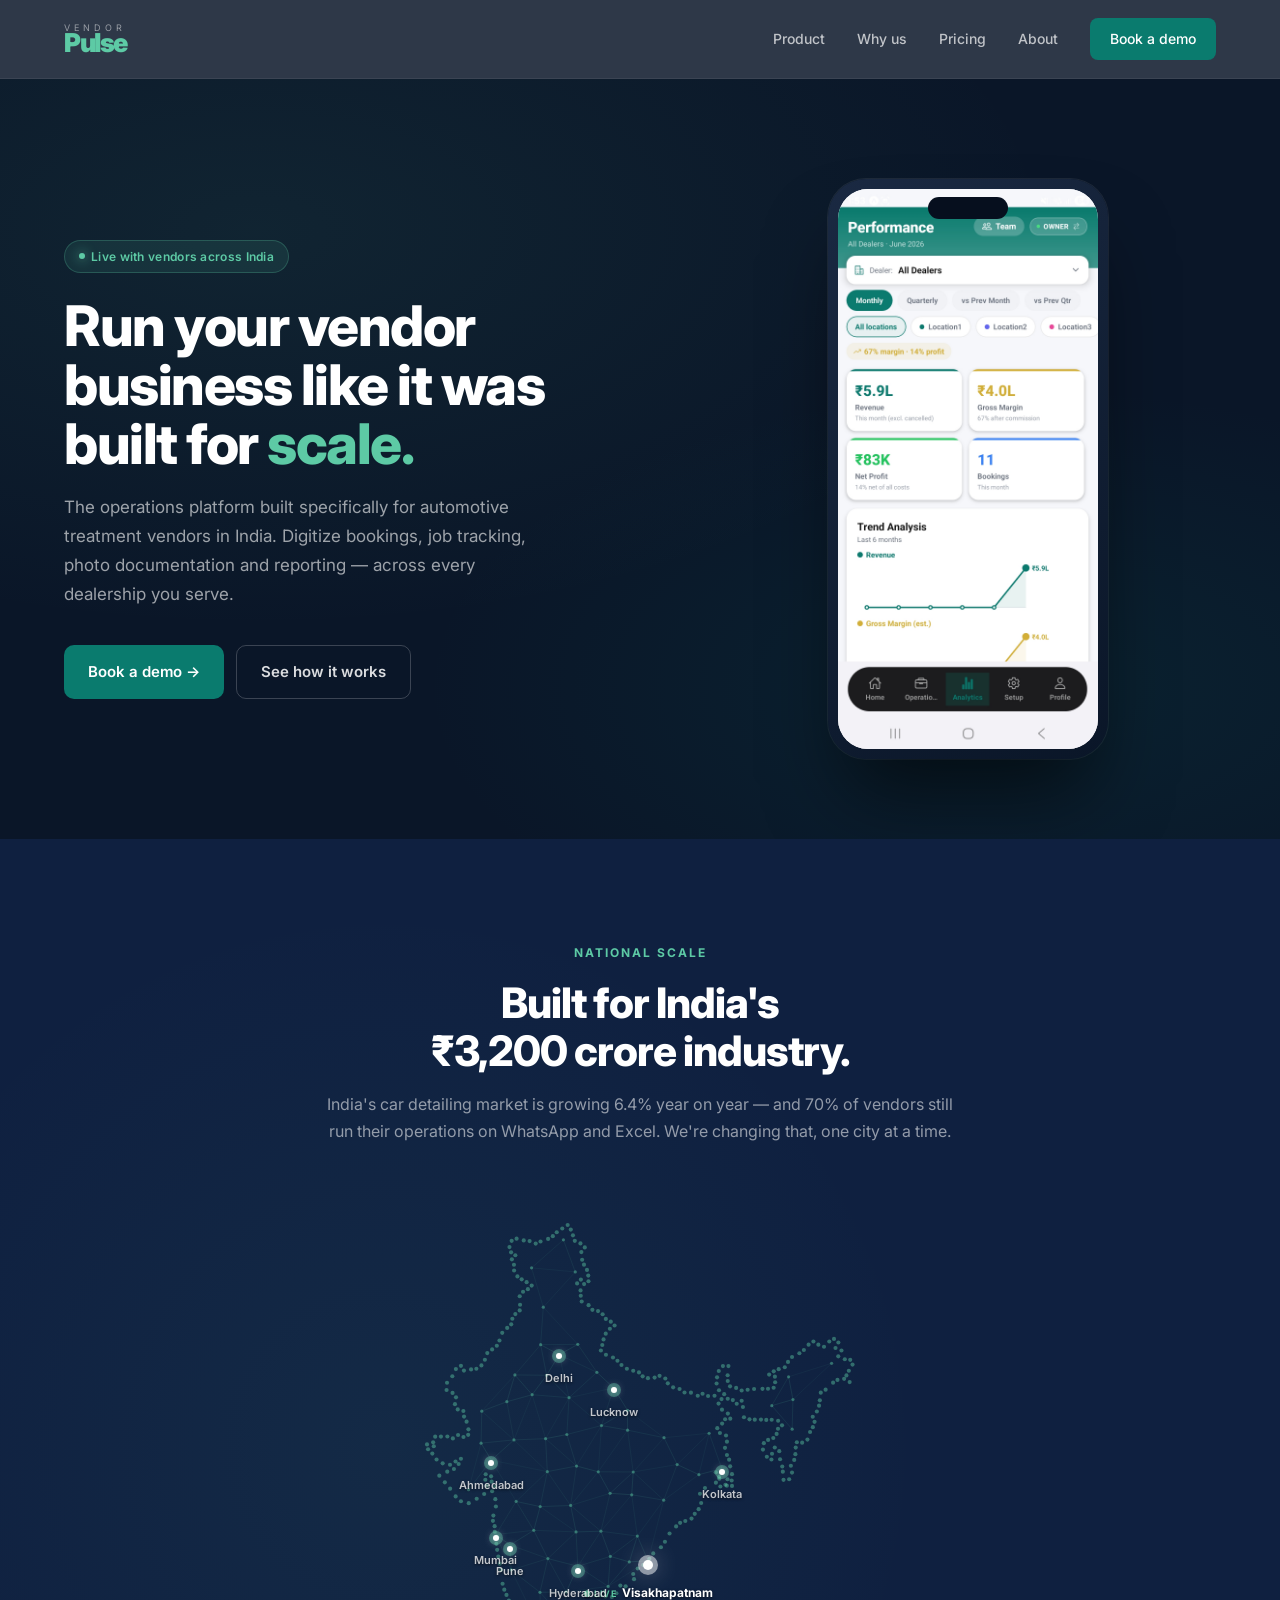
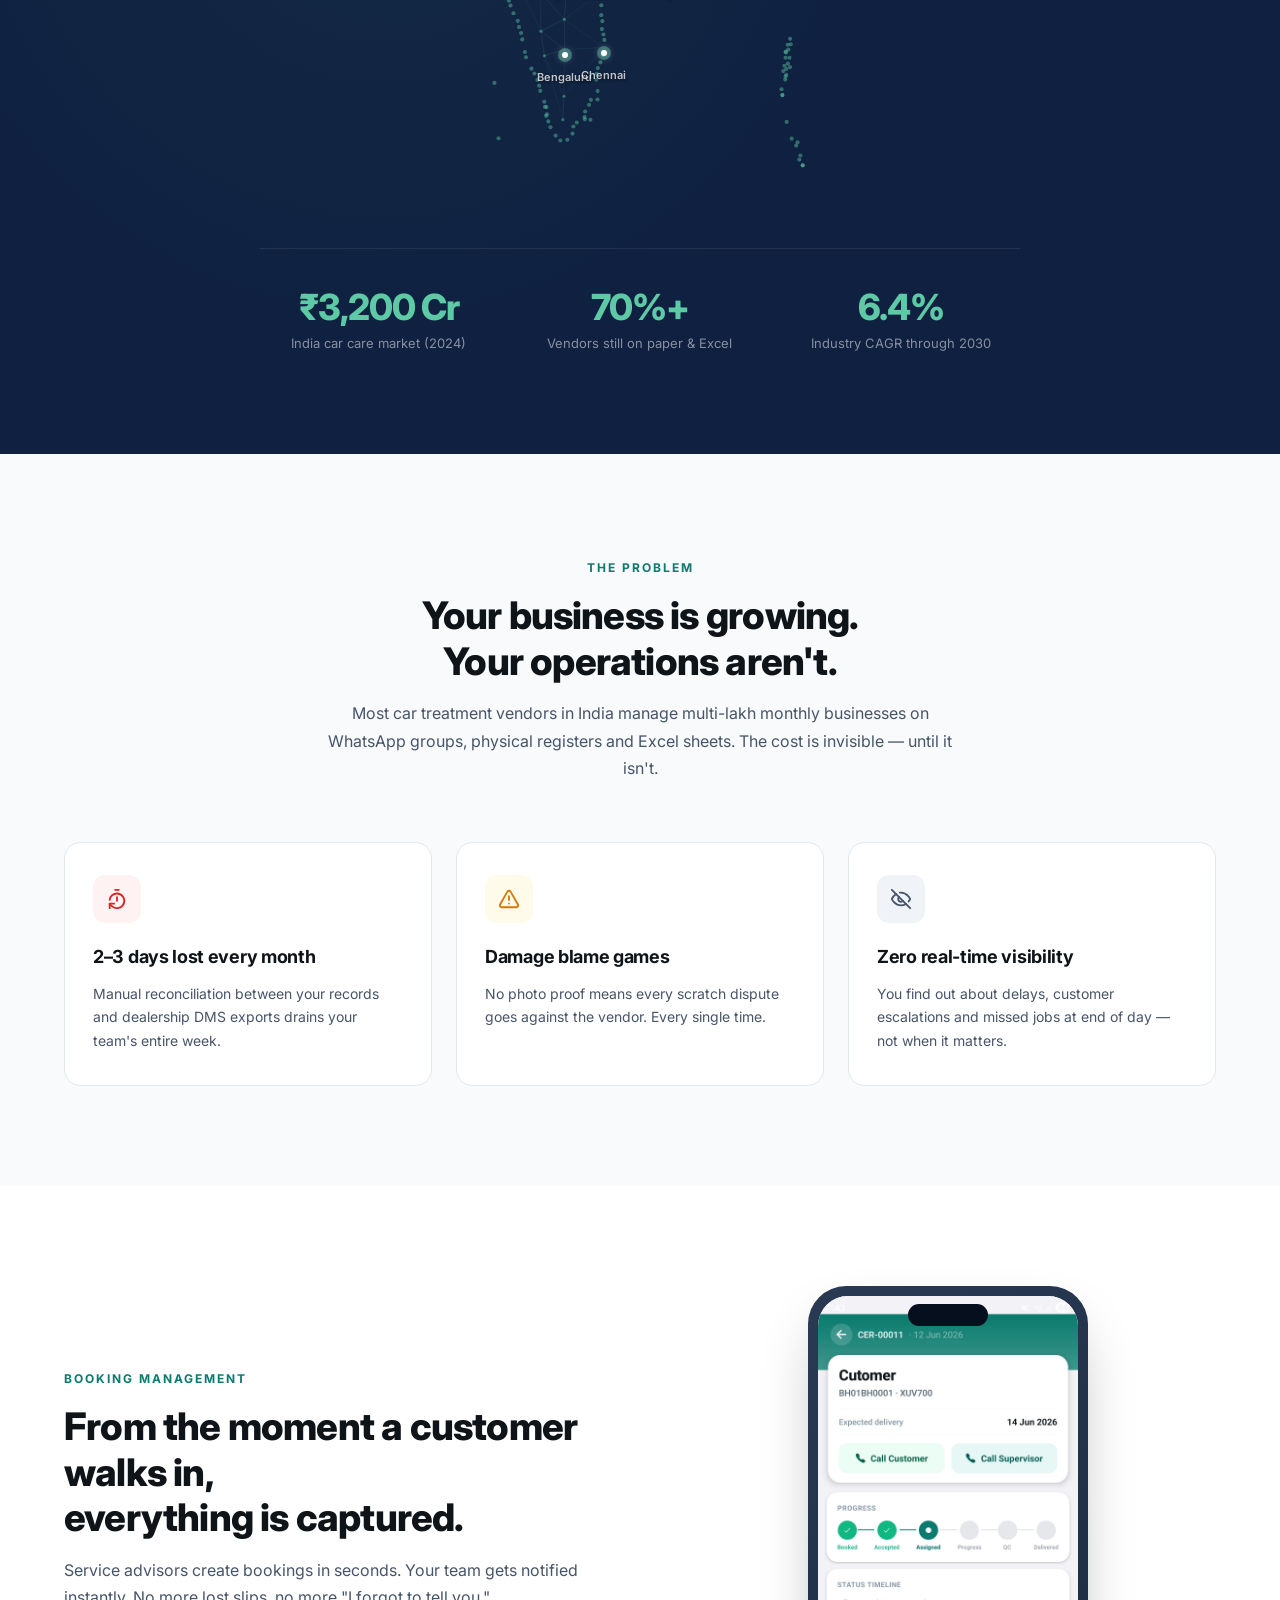
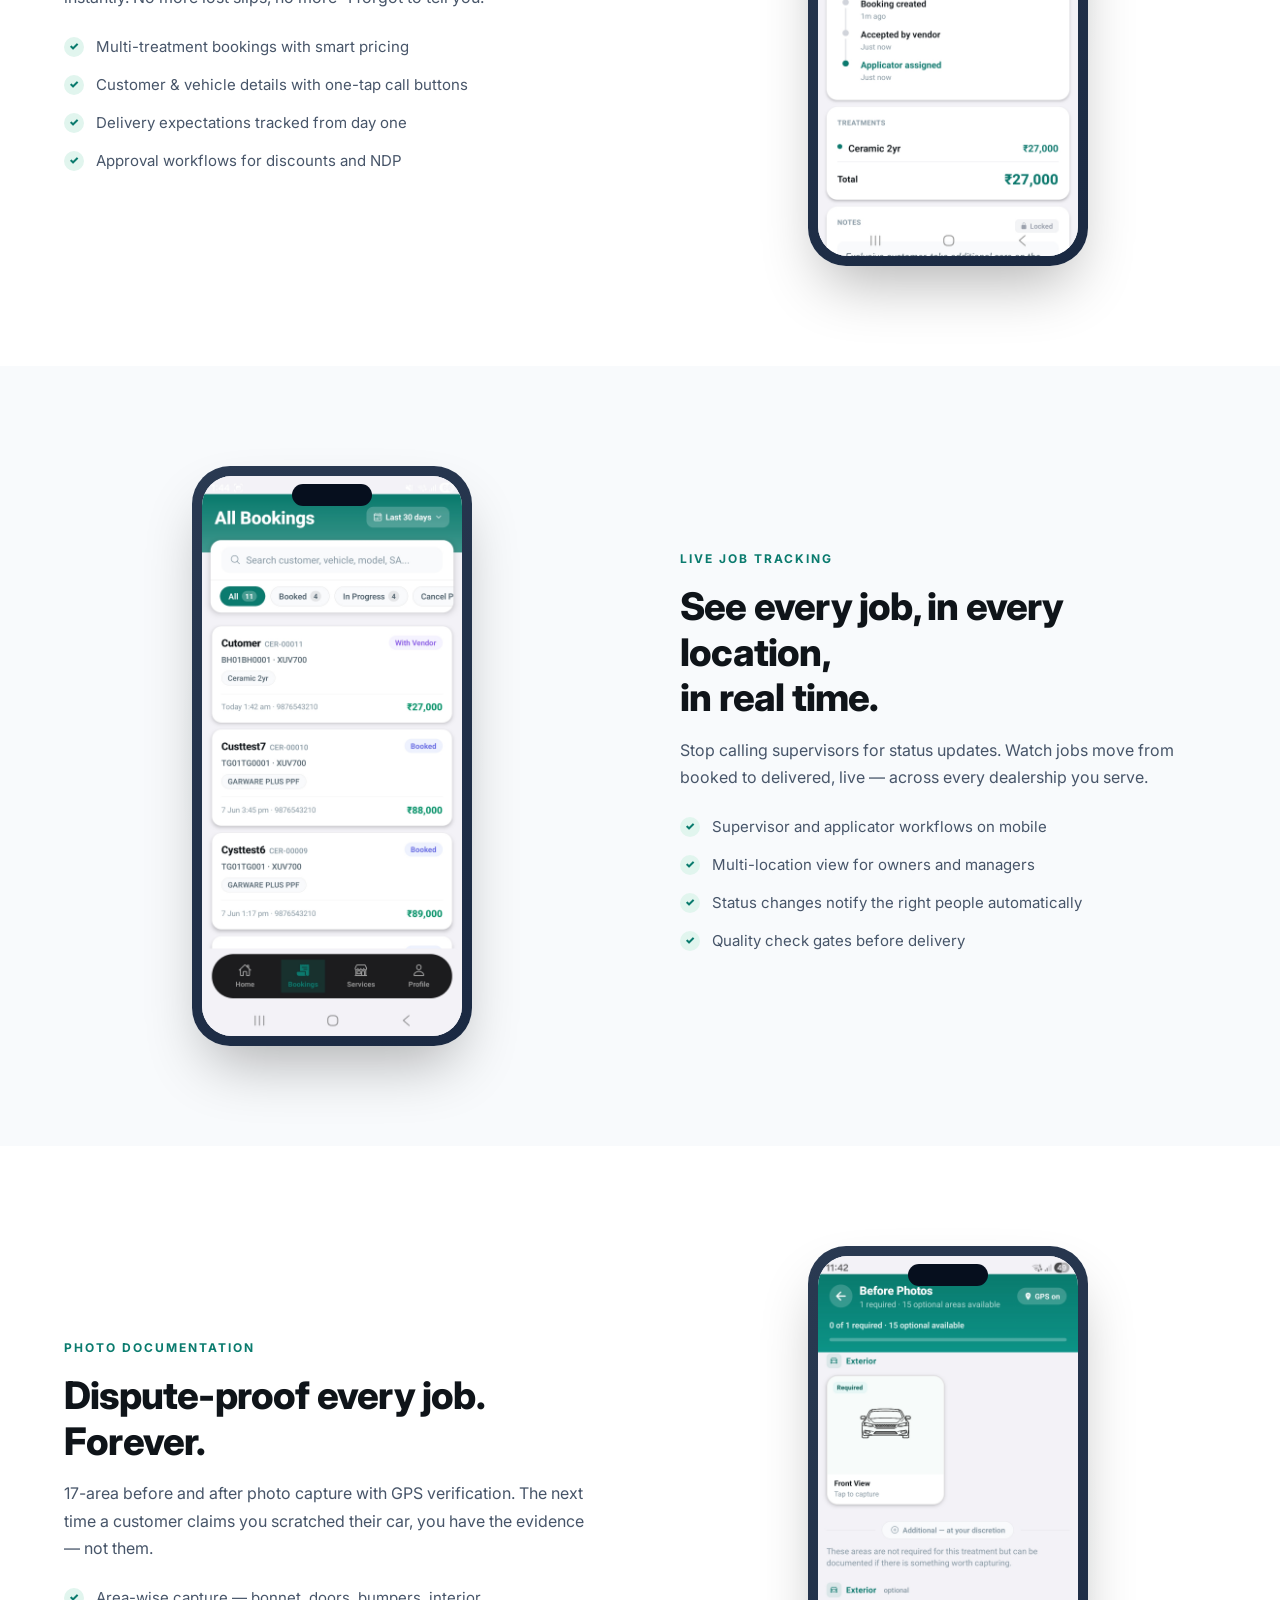
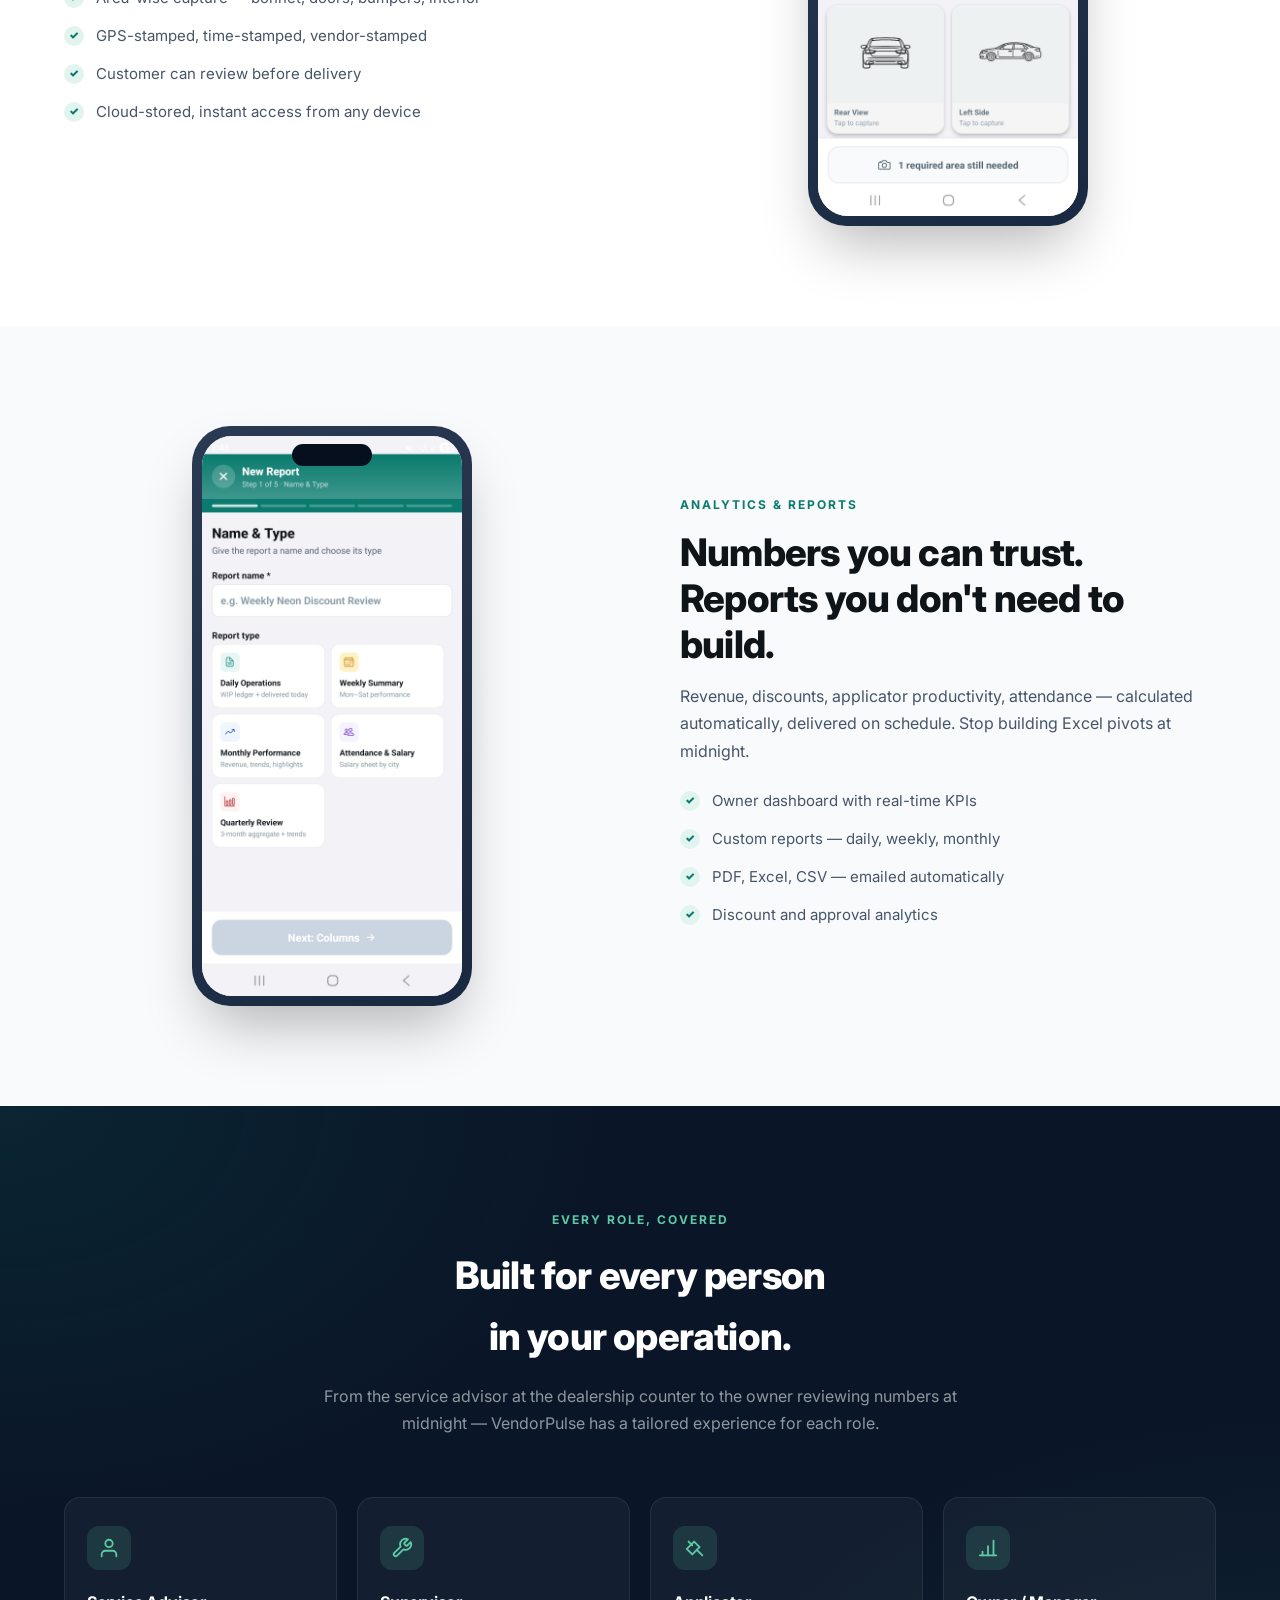
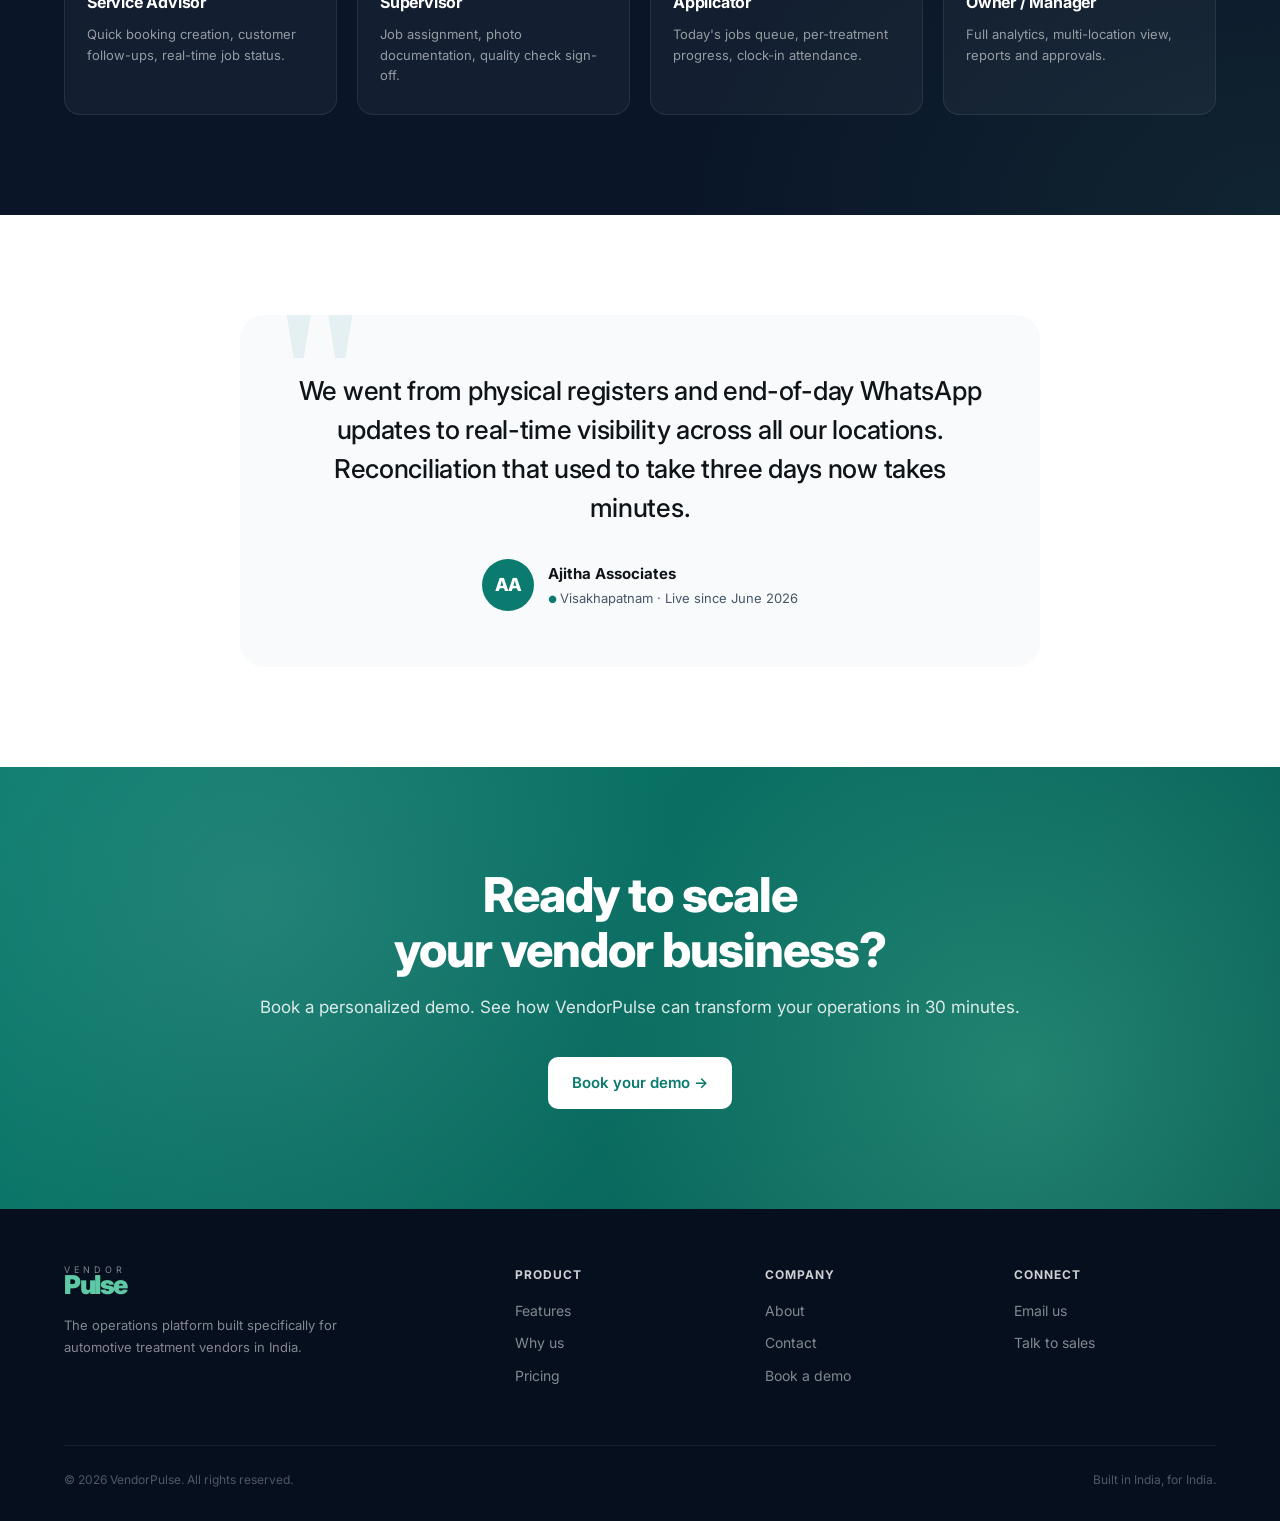
==== commit b6c9f52a: "Polish: replay animations on scroll, stricter form validation, brand favicon" ====
--- a/index.html
+++ b/index.html
@@ -14,7 +14,7 @@
 <link href="https://fonts.googleapis.com/css2?family=Inter:wght@400;500;600;700;800;900&display=swap" rel="stylesheet">
 <link rel="stylesheet" href="https://cdn.jsdelivr.net/npm/aos@2.3.4/dist/aos.css">
 <link rel="stylesheet" href="assets/css/styles.css">
-<link rel="icon" type="image/png" href="assets/img/favicon.png">
+<link rel="icon" type="image/svg+xml" href="assets/img/favicon.svg">
 </head>
 <body>
 
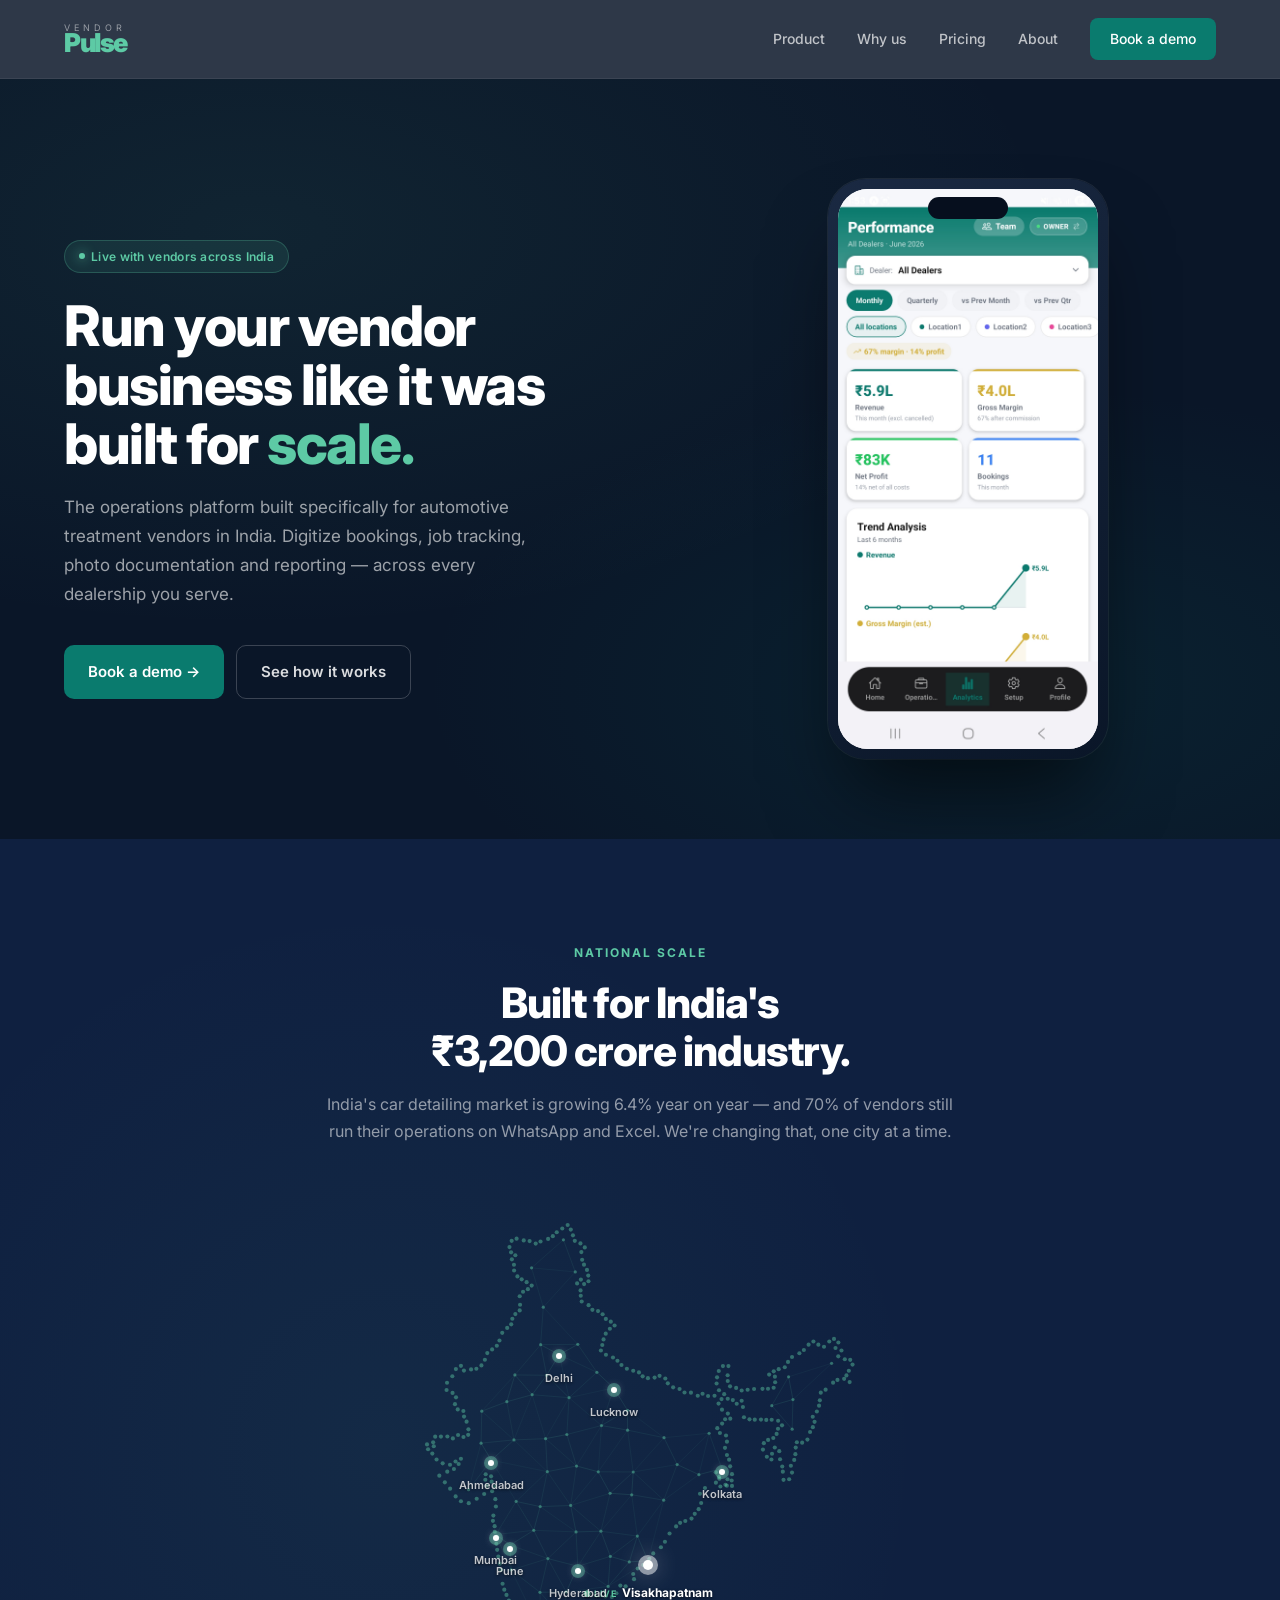
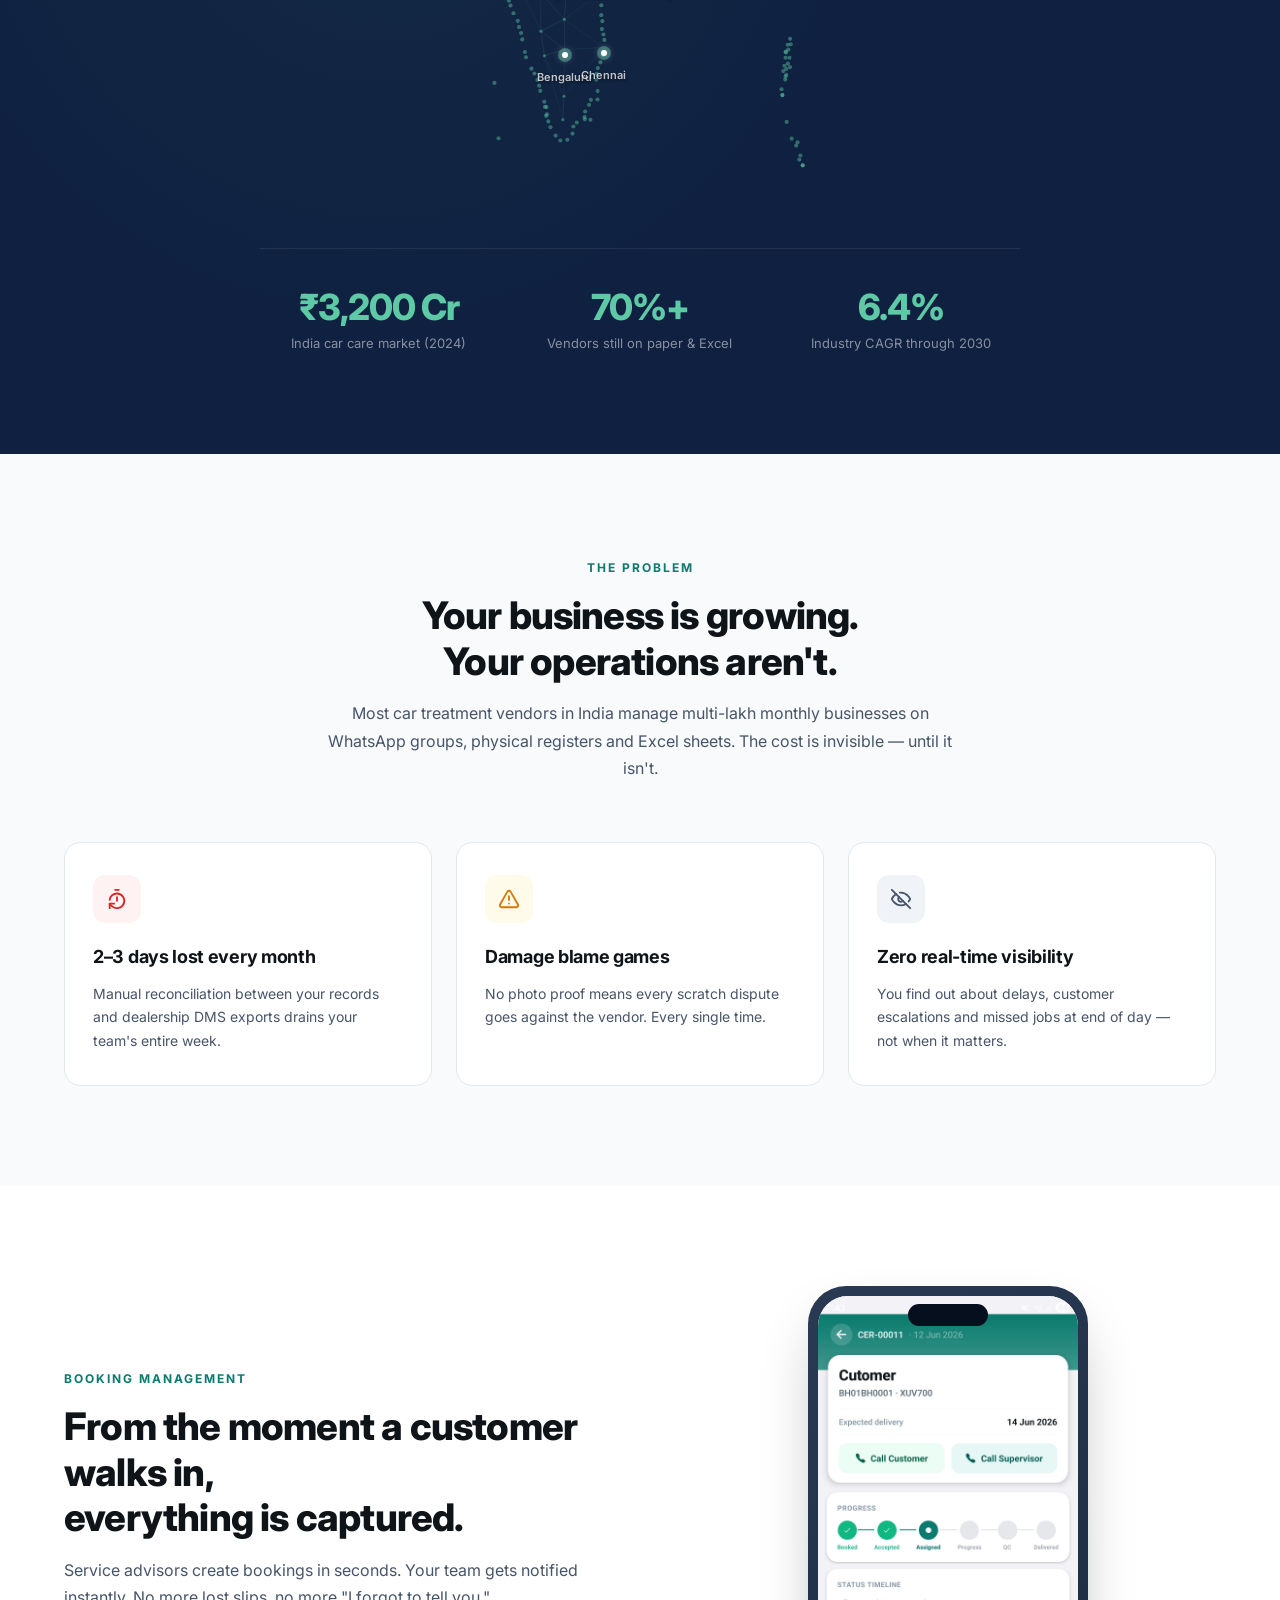
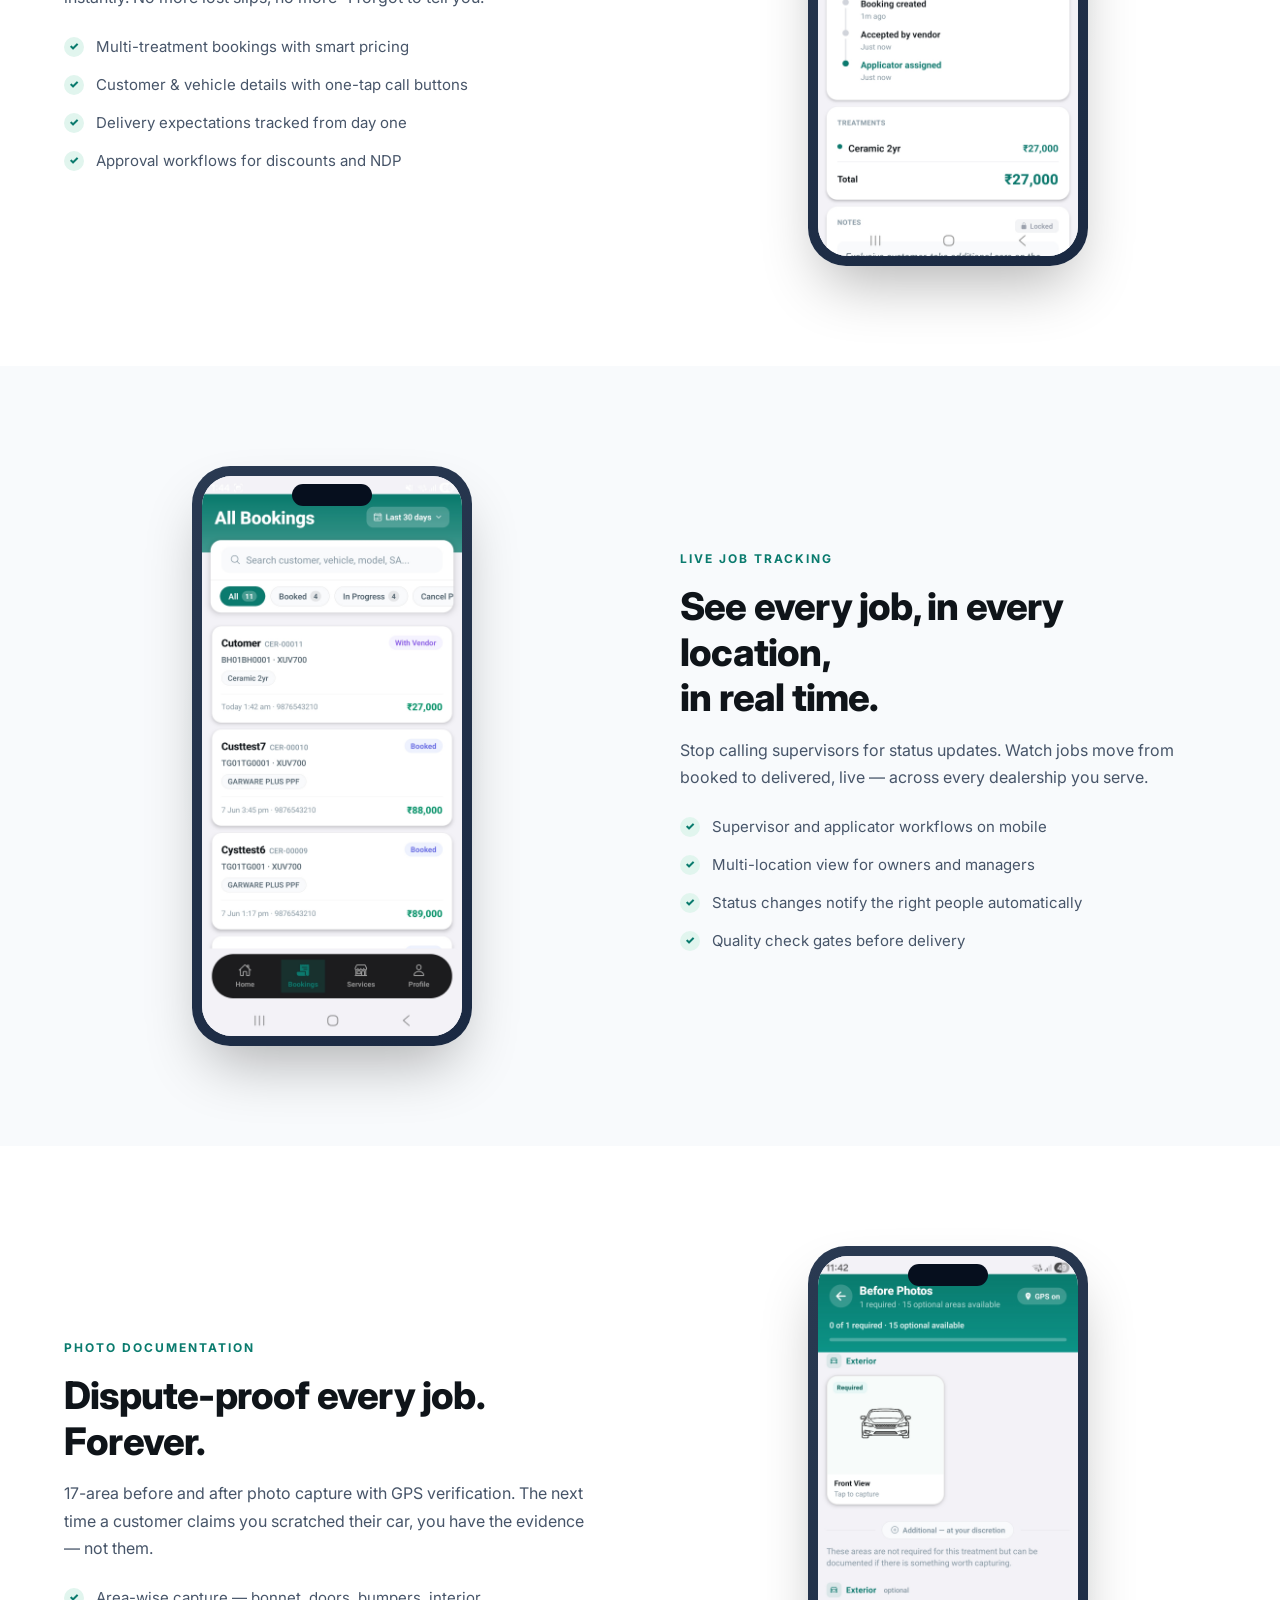
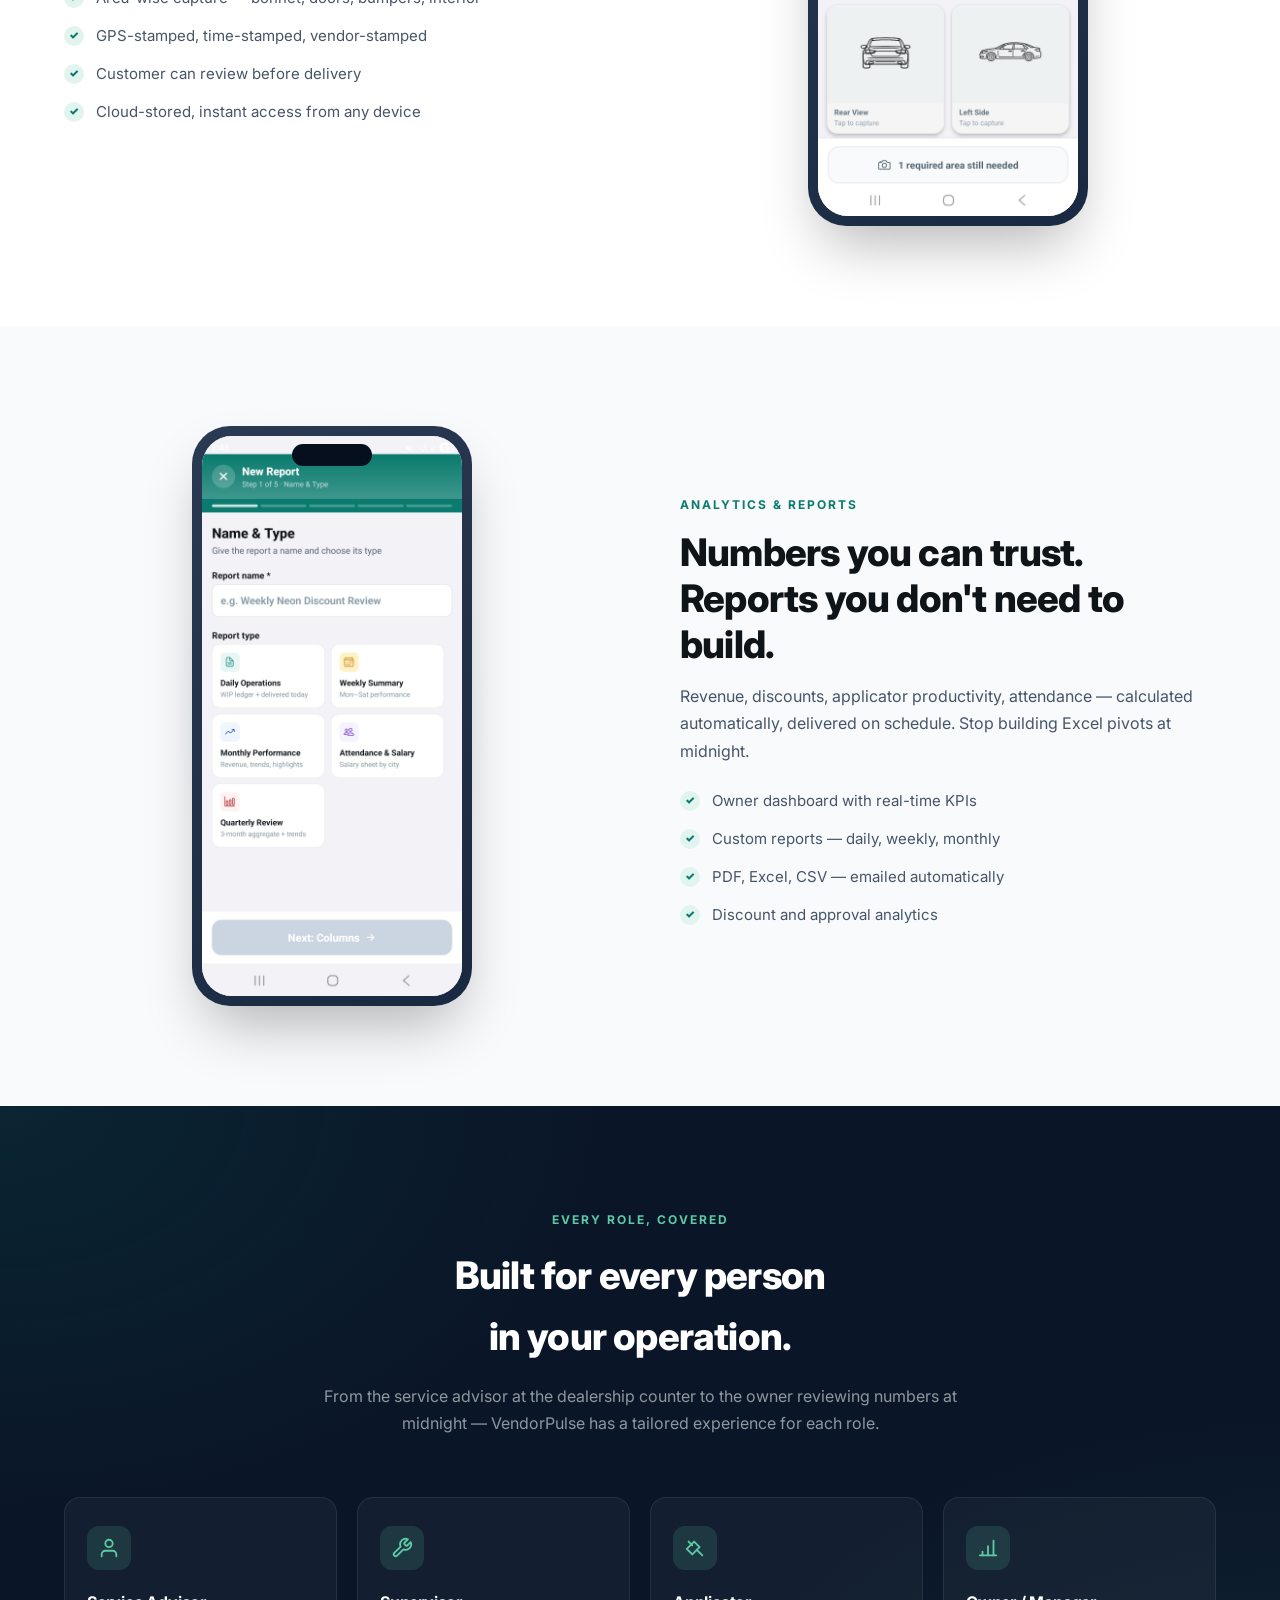
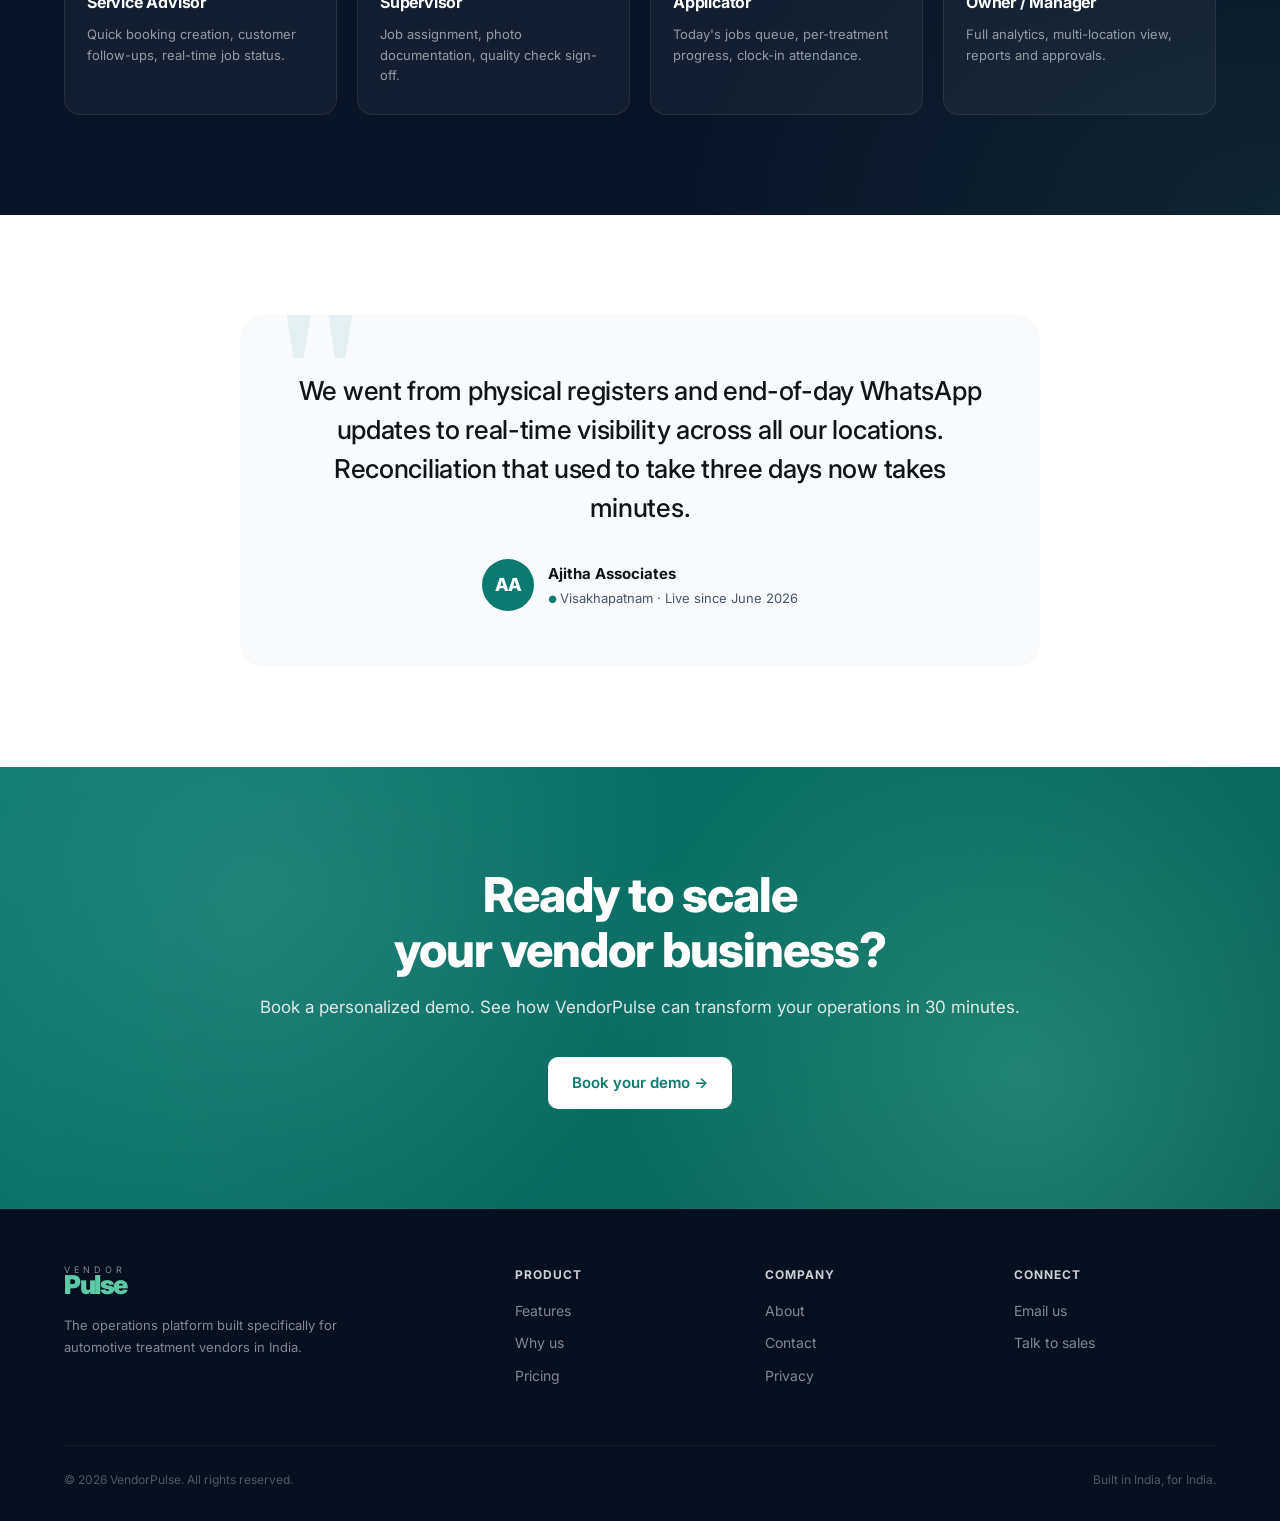
==== commit 43862383: "Add Privacy Policy page (DPDPA-compliant) + footer links" ====
--- a/index.html
+++ b/index.html
@@ -327,7 +327,7 @@
         <h4>Company</h4>
         <a href="about.html">About</a>
         <a href="contact.html">Contact</a>
-        <a href="contact.html">Book a demo</a>
+        <a href="privacy.html">Privacy</a>
       </div>
       <div class="footer-col">
         <h4>Connect</h4>
--- a/assets/css/styles.css
+++ b/assets/css/styles.css
@@ -1516,6 +1516,97 @@
   line-height: 1.65;
 }
 
+/* LEGAL CONTENT (Privacy, Terms) */
+.legal-section {
+  padding: 80px 0 100px;
+  background: var(--paper);
+}
+.legal-content {
+  max-width: 760px;
+  margin: 0 auto;
+}
+.legal-content .updated {
+  display: inline-block;
+  font-size: 12px;
+  font-weight: 700;
+  color: var(--text-3);
+  letter-spacing: 1.5px;
+  text-transform: uppercase;
+  margin-bottom: 32px;
+}
+.legal-summary {
+  background: var(--paper-2);
+  border-left: 3px solid var(--teal);
+  border-radius: 0 10px 10px 0;
+  padding: 20px 24px;
+  margin-bottom: 48px;
+  font-size: 15px;
+  color: var(--text);
+  line-height: 1.7;
+}
+.legal-summary strong {
+  display: block;
+  font-size: 12px;
+  font-weight: 700;
+  color: var(--teal);
+  letter-spacing: 1.5px;
+  text-transform: uppercase;
+  margin-bottom: 8px;
+}
+.legal-content h2 {
+  font-size: 22px;
+  font-weight: 800;
+  color: var(--text);
+  letter-spacing: -0.5px;
+  line-height: 1.3;
+  margin-top: 48px;
+  margin-bottom: 16px;
+  padding-top: 8px;
+  border-top: 1px solid var(--border);
+}
+.legal-content h2:first-of-type {
+  border-top: none;
+  padding-top: 0;
+  margin-top: 0;
+}
+.legal-content h3 {
+  font-size: 16px;
+  font-weight: 700;
+  color: var(--text);
+  margin-top: 24px;
+  margin-bottom: 10px;
+}
+.legal-content p {
+  font-size: 15px;
+  color: var(--text-2);
+  line-height: 1.75;
+  margin-bottom: 16px;
+}
+.legal-content ul {
+  margin-bottom: 18px;
+  padding-left: 24px;
+}
+.legal-content ul li {
+  font-size: 15px;
+  color: var(--text-2);
+  line-height: 1.75;
+  margin-bottom: 8px;
+  list-style: disc;
+}
+.legal-content ul li strong {
+  color: var(--text);
+  font-weight: 600;
+}
+.legal-content a {
+  color: var(--teal);
+  font-weight: 600;
+  text-decoration: underline;
+  text-decoration-color: rgba(10, 123, 110, 0.3);
+  text-underline-offset: 3px;
+}
+.legal-content a:hover {
+  text-decoration-color: var(--teal);
+}
 /* ── Responsive overrides for new components ─────────────── */
 @media (max-width: 880px) {
   .page-hero { padding: 60px 0; }
@@ -1533,5 +1624,7 @@
   .mission-section,
   .founder-section,
   .faq-section,
-  .form-section { padding: 60px 0; }
-}
+  .form-section,
+  .legal-section { padding: 60px 0; }
+  .legal-content h2 { font-size: 20px; margin-top: 36px; }
+}
